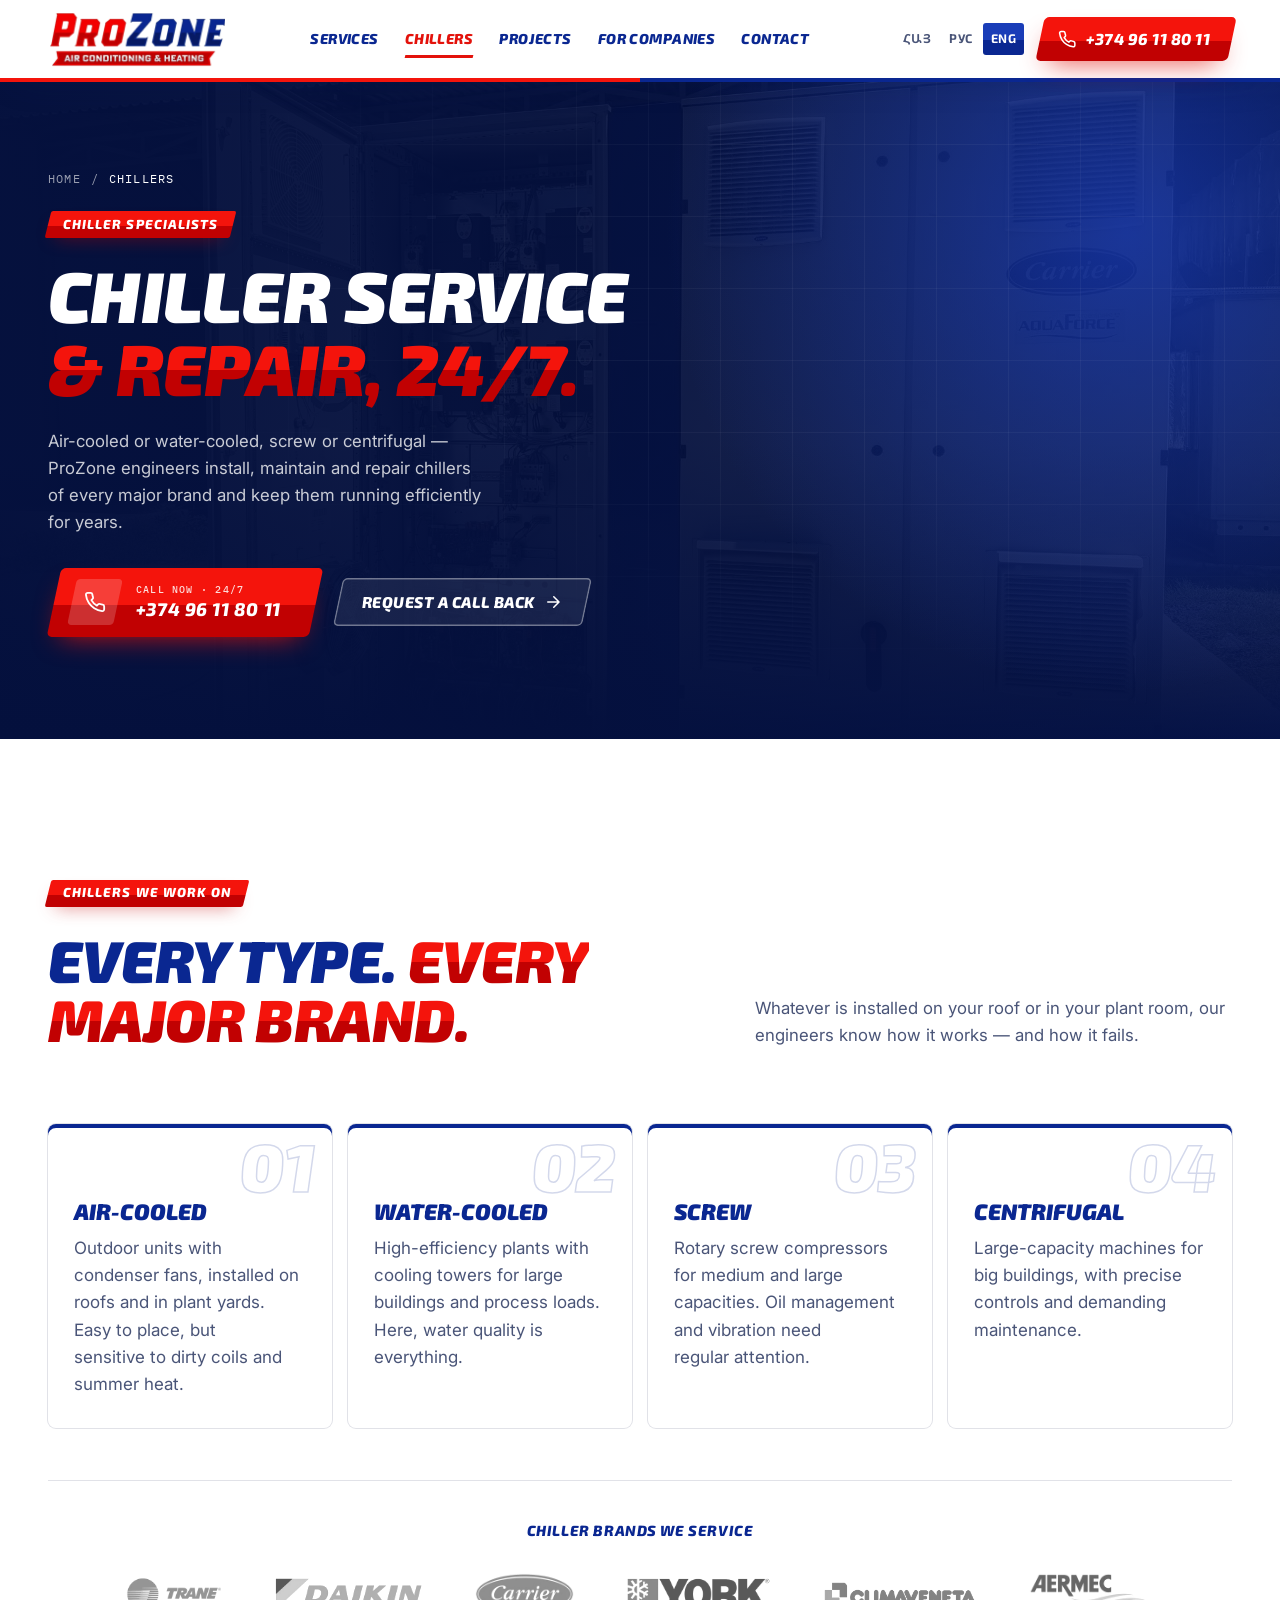
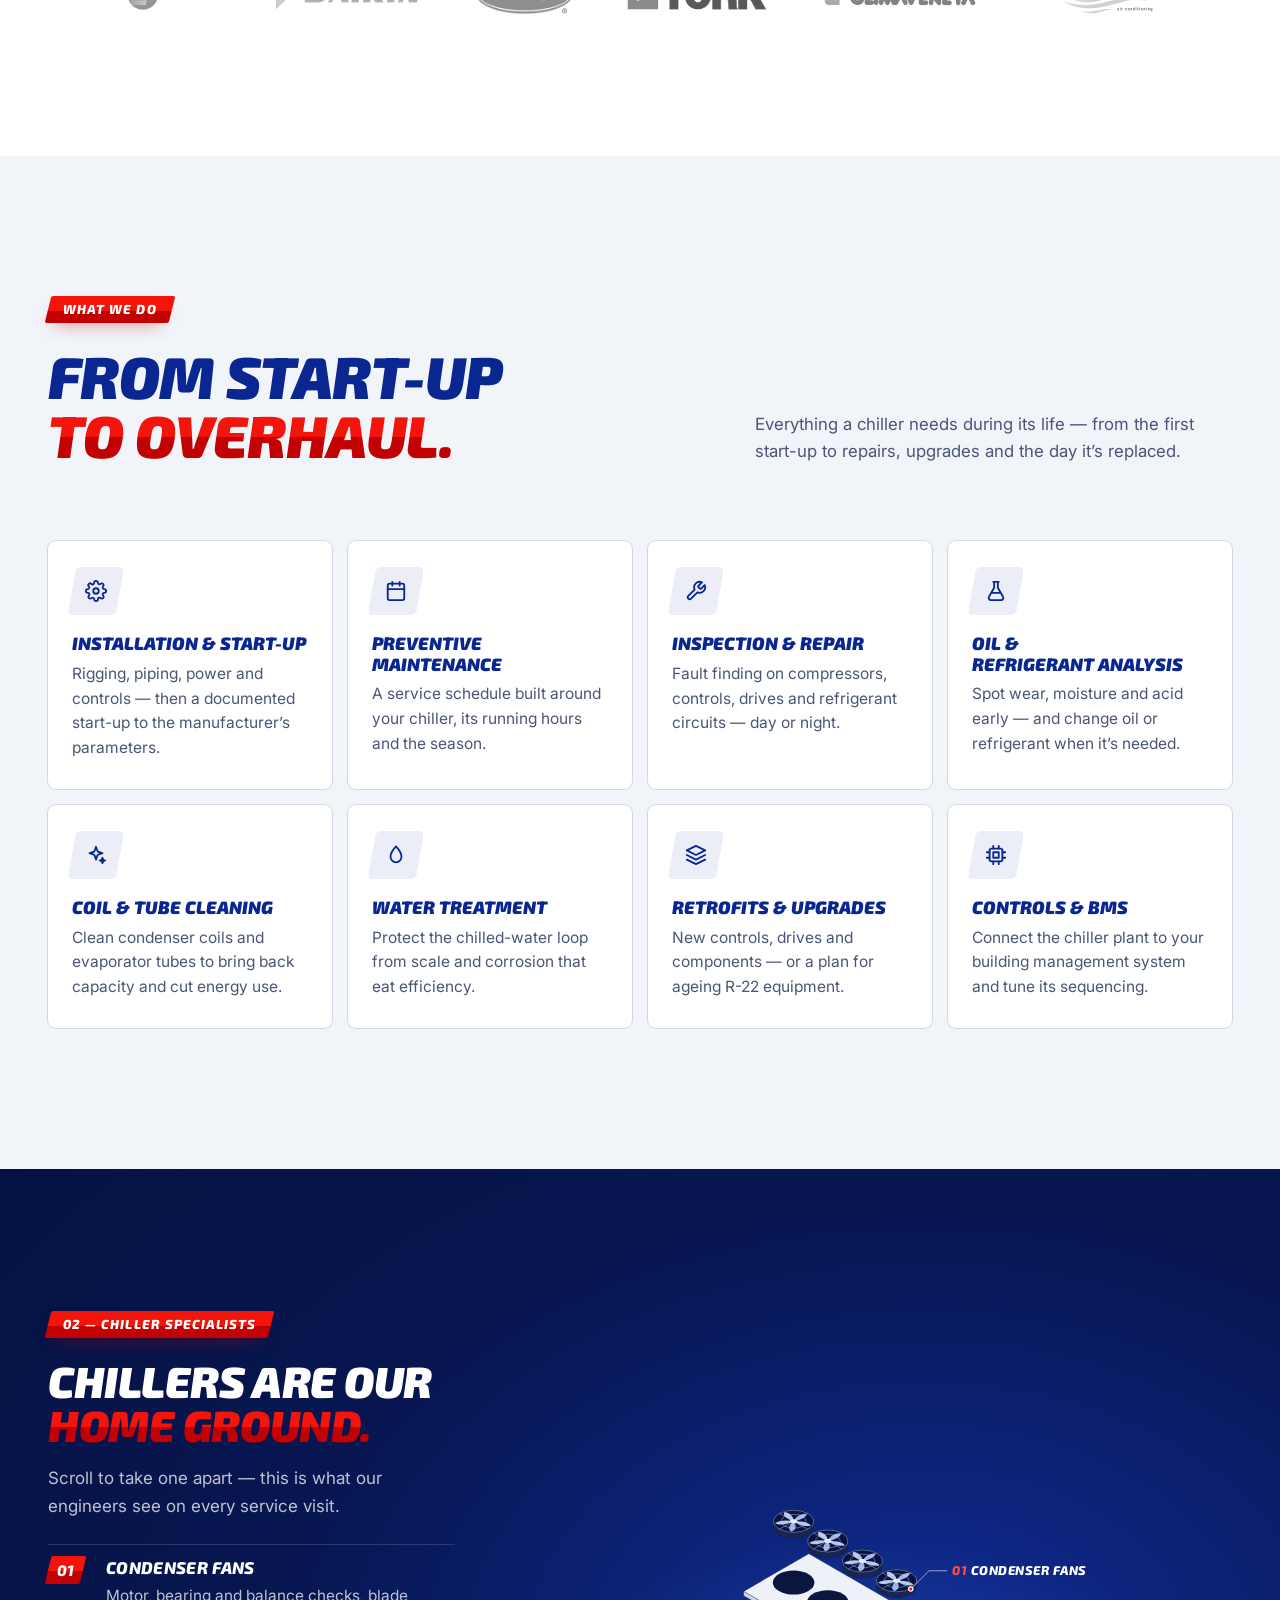
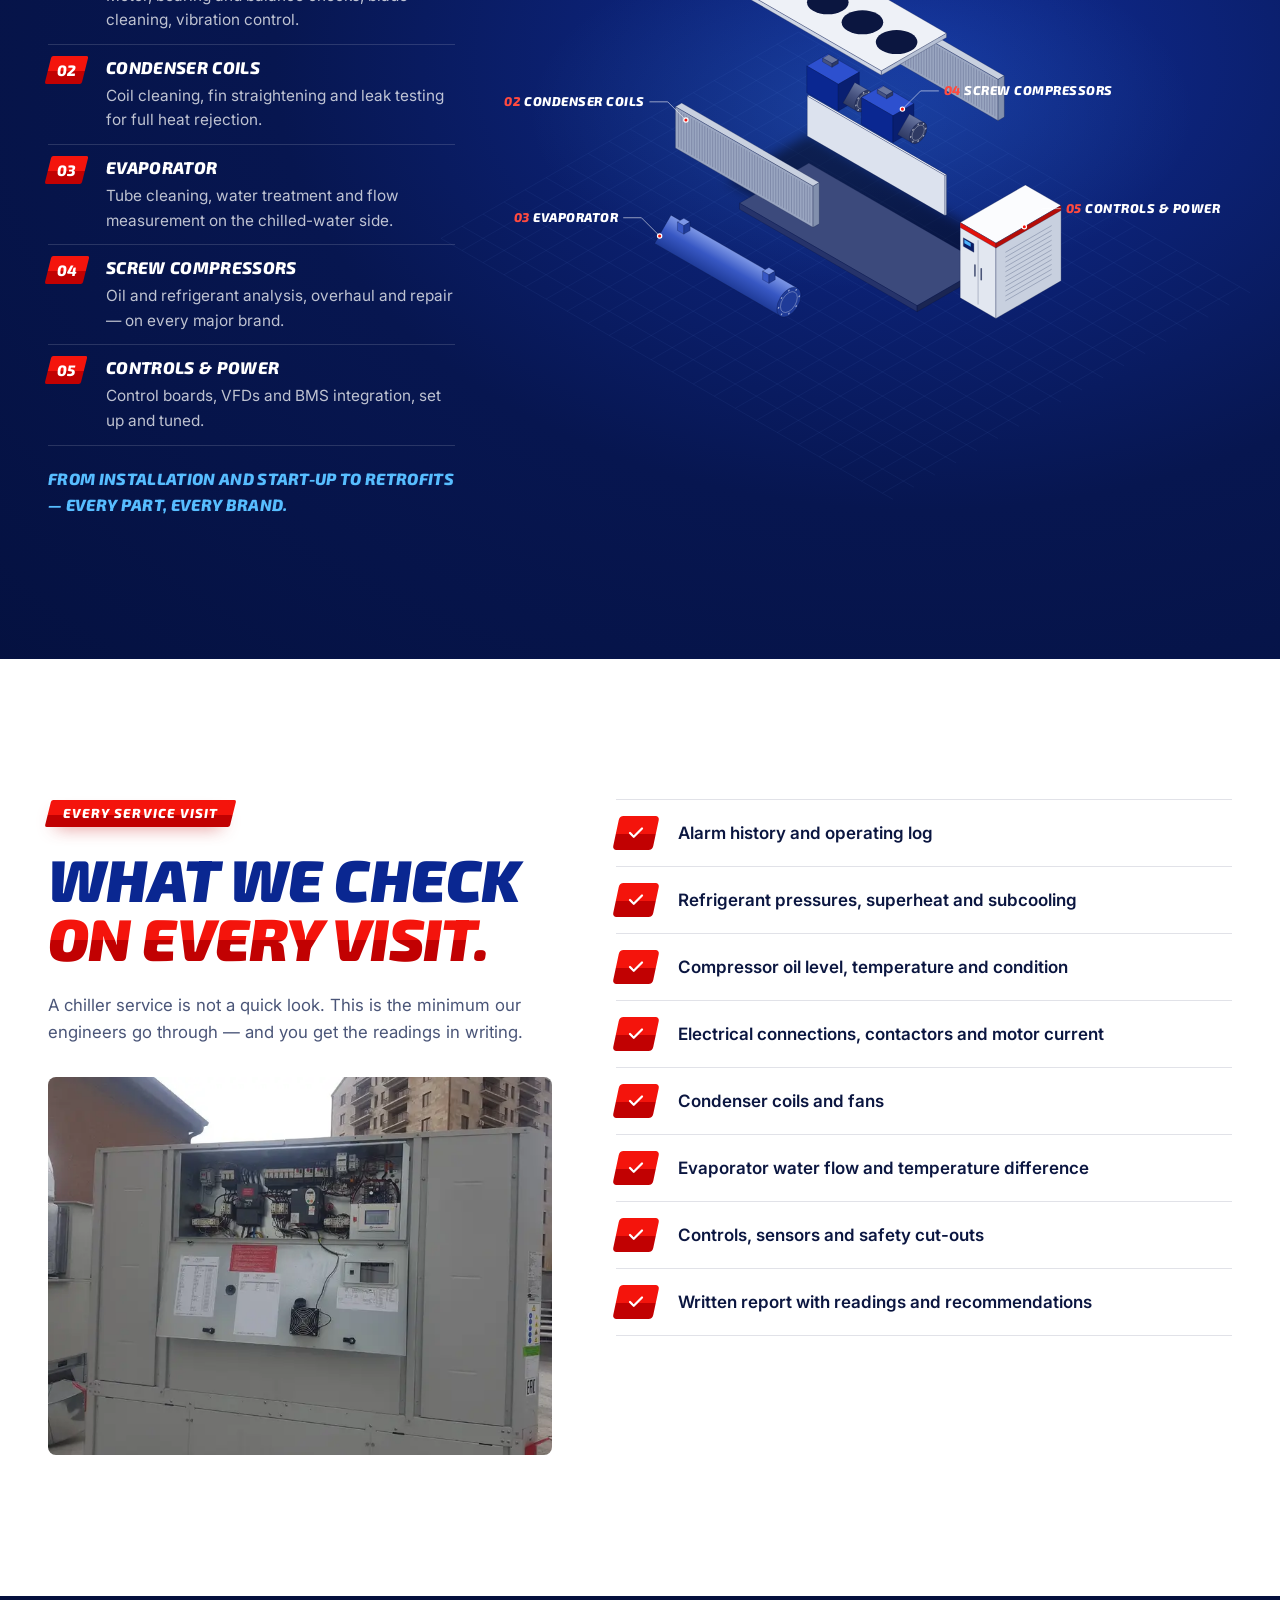
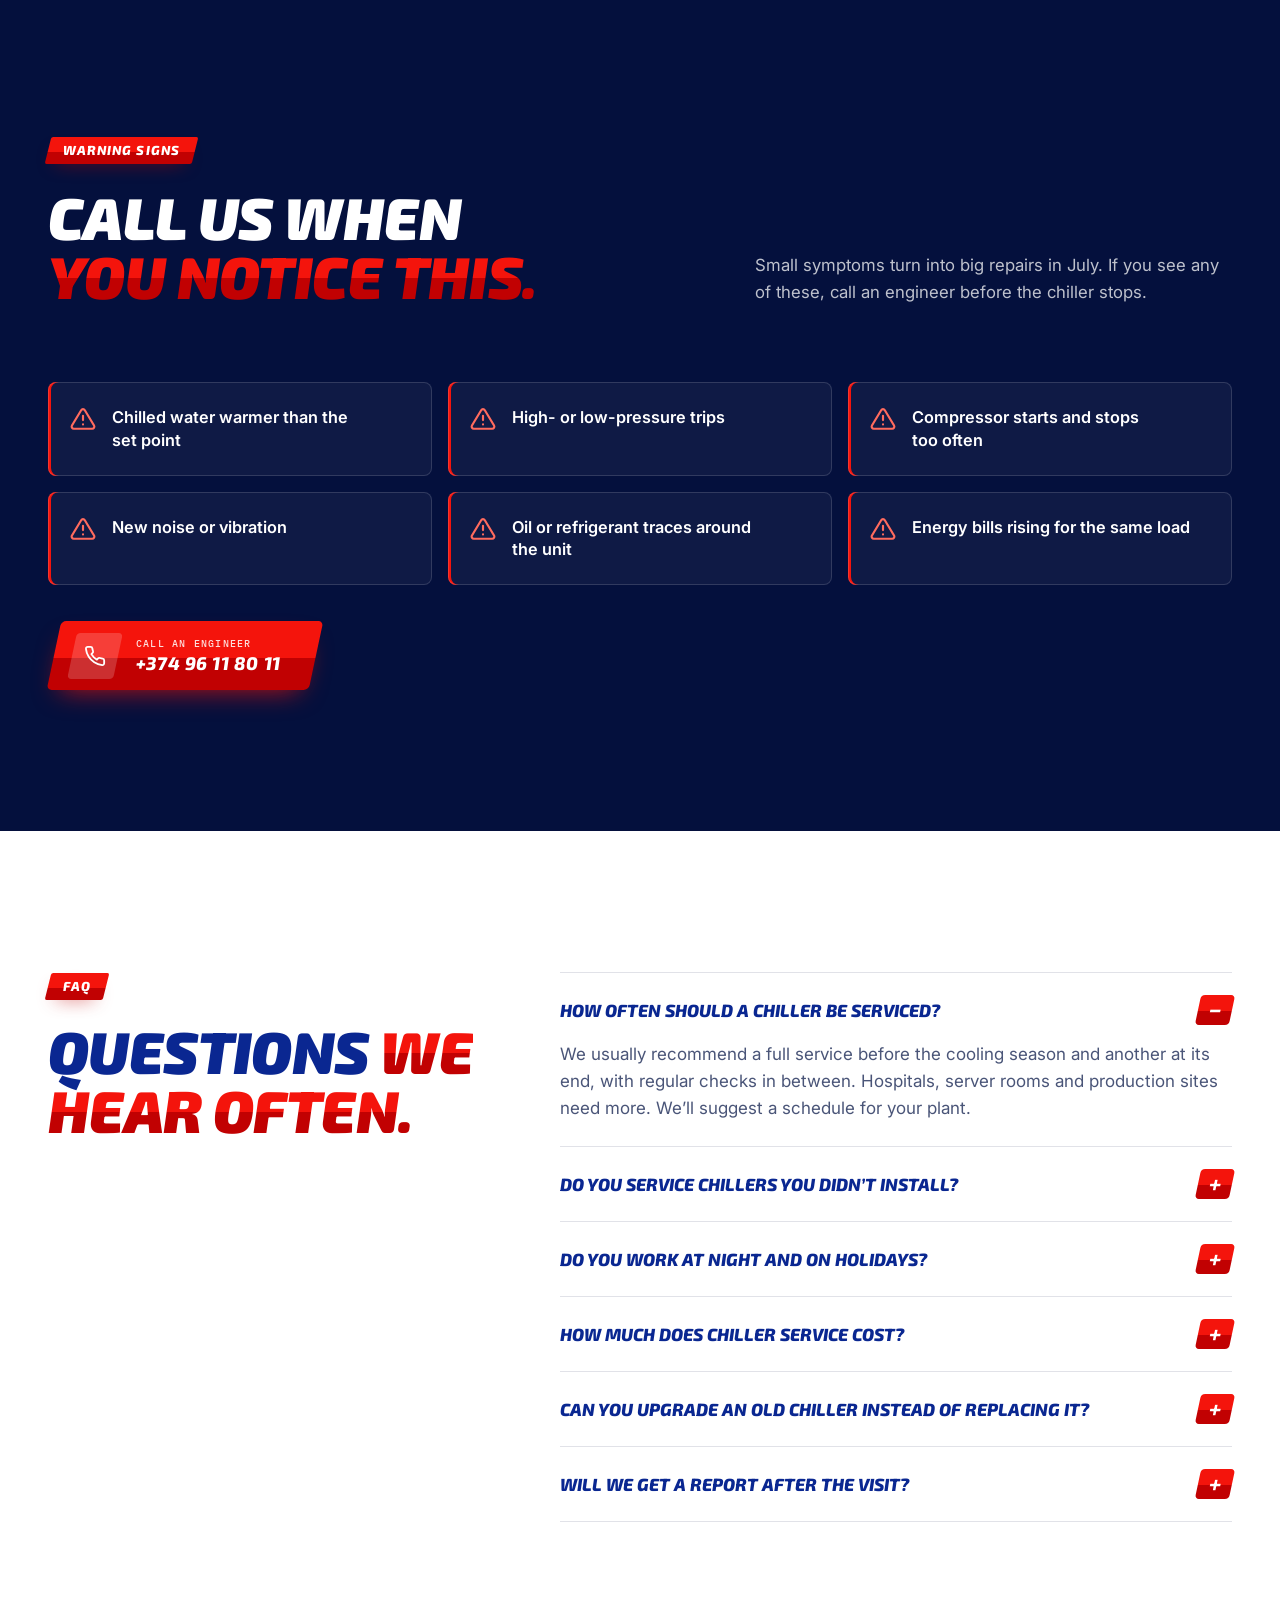
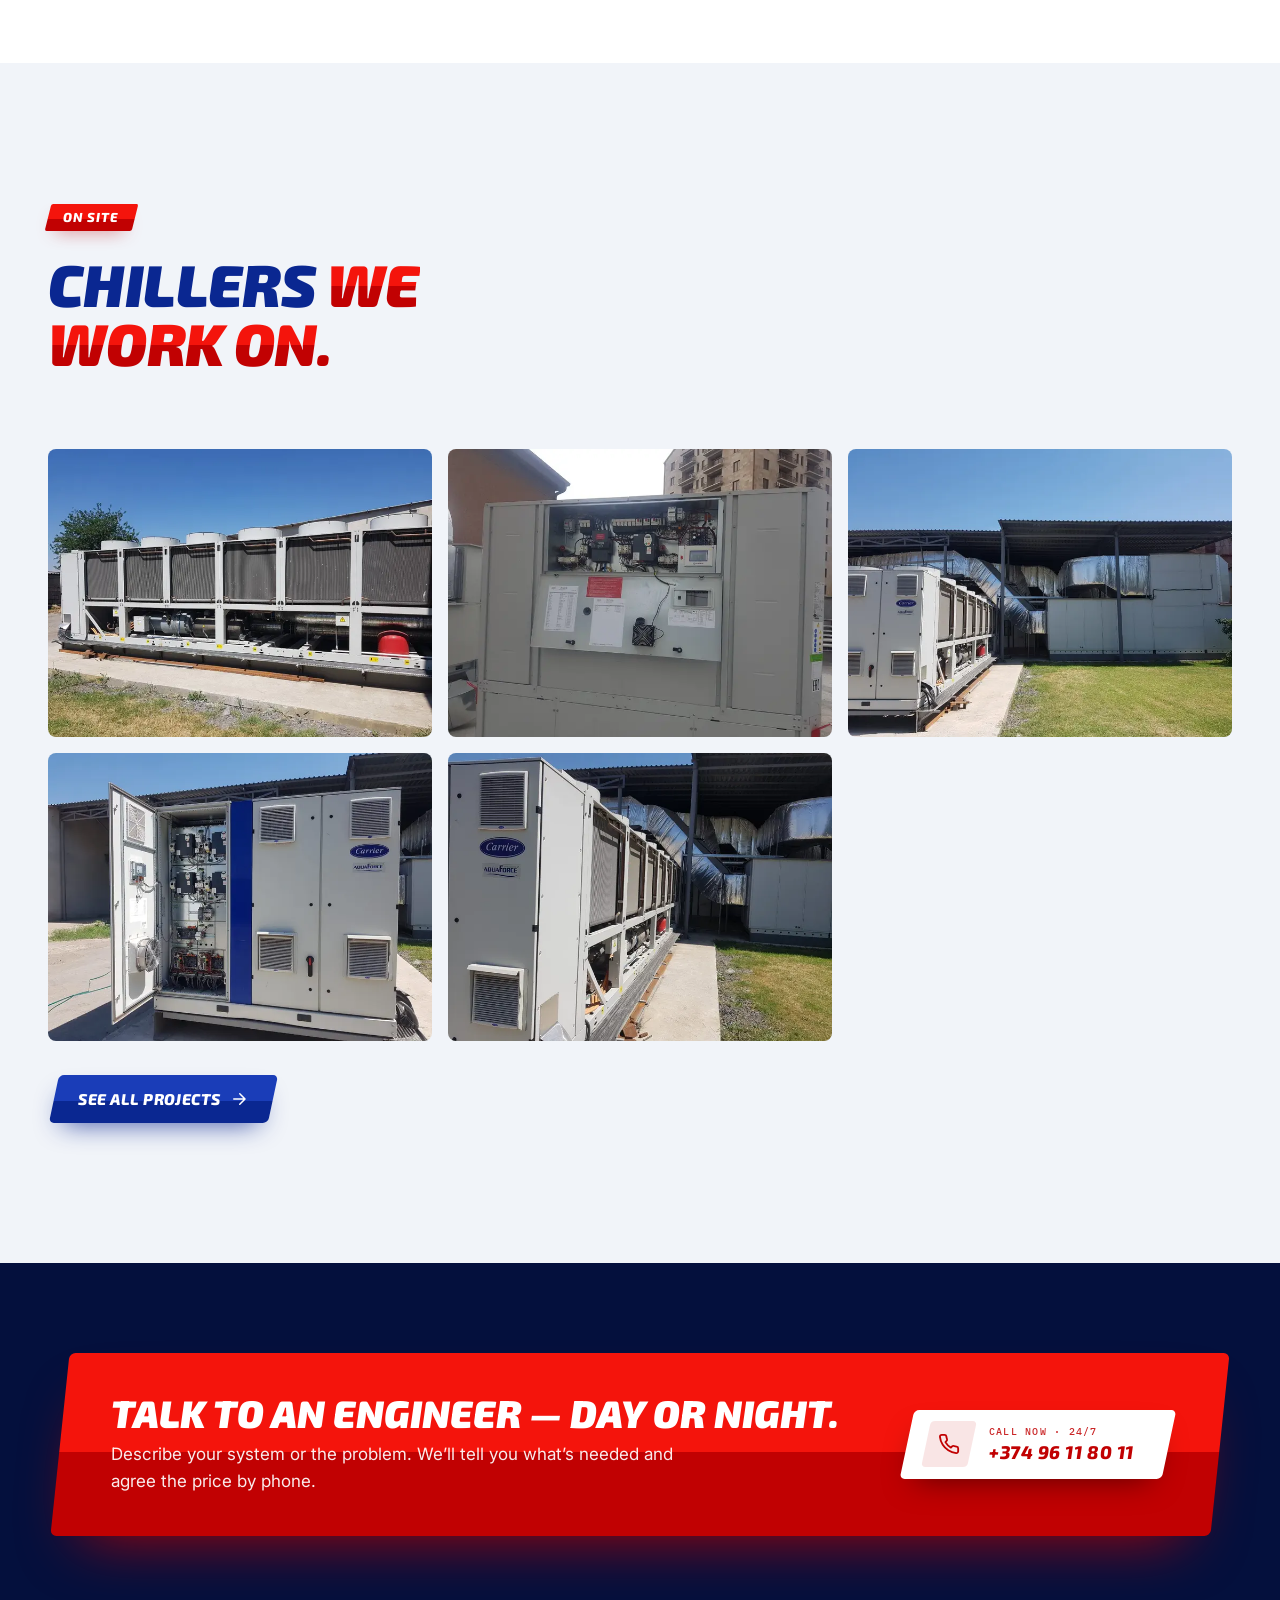
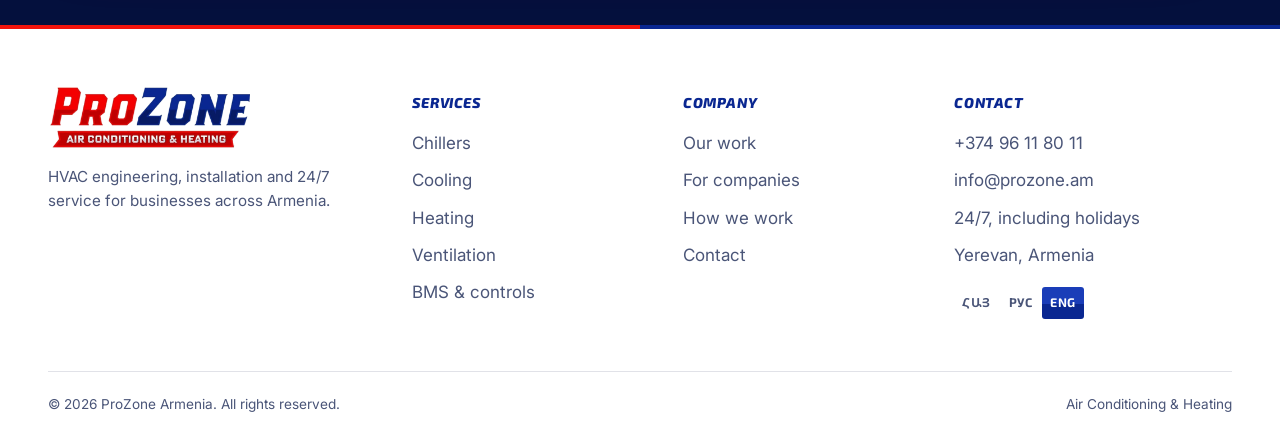
==== chillers.html @ 7e934a1a "Add inner pages: Chillers, Services, Projects, Contact - chillers.html: chiller types, 8 services, t" ====
<!doctype html>
<html lang="en" class="no-js">
<head>
  <meta charset="utf-8">
  <meta name="viewport" content="width=device-width, initial-scale=1, viewport-fit=cover">
  <title data-i18n="cp.title">Chiller Service, Repair &amp; Installation in Armenia — ProZone</title>
  <meta name="description" content="Chiller maintenance, repair, installation and retrofits for Trane, Daikin, Carrier, York, Climaveneta, Aermec and other brands. 24/7 in Yerevan and across Armenia." data-i18n-attr="content:cp.desc">
  <link rel="canonical" href="https://www.prozone.am/chillers">
  <meta name="theme-color" content="#071650">

  <meta property="og:type" content="website">
  <meta property="og:site_name" content="ProZone Armenia">
  <meta property="og:title" content="Chiller Service, Repair &amp; Installation in Armenia — ProZone">
  <meta property="og:description" content="Chiller maintenance, repair, installation and retrofits for Trane, Daikin, Carrier, York, Climaveneta, Aermec and other brands. 24/7 in Yerevan and across Armenia.">
  <meta property="og:url" content="https://www.prozone.am/chillers">
  <meta property="og:image" content="https://www.prozone.am/assets/img/og-image.jpg">
  <meta property="og:image:width" content="1200">
  <meta property="og:image:height" content="630">
  <meta name="twitter:card" content="summary_large_image">

  <link rel="icon" type="image/png" href="assets/img/favicon.png">
  <link rel="preconnect" href="https://fonts.googleapis.com">
  <link rel="preconnect" href="https://fonts.gstatic.com" crossorigin>
  <link rel="stylesheet" href="https://fonts.googleapis.com/css2?family=Exo+2:ital,wght@0,500..900;1,500..900&family=Inter:wght@400..700&family=Noto+Sans+Armenian:wght@400..900&family=IBM+Plex+Mono:wght@400;500;600&display=swap">
  <link rel="preload" as="image" href="assets/img/work/carrier-aquaforce-cabinet.webp">
  <link rel="stylesheet" href="assets/css/style.css">

  <script>
    // Language (URL ?lang= → saved choice → browser → English) and motion flags, set before first paint.
    (function (r) {
      var langs = ['en', 'hy', 'ru'], saved = null, q = /[?&]lang=(en|hy|ru)\b/.exec(location.search);
      try { saved = localStorage.getItem('pz-lang'); } catch (e) {}
      var nav = (navigator.language || 'en').slice(0, 2).toLowerCase();
      var lang = q ? q[1] : (langs.indexOf(saved) > -1 ? saved : (langs.indexOf(nav) > -1 ? nav : 'en'));
      if (q) try { localStorage.setItem('pz-lang', lang); } catch (e) {}
      r.lang = lang;
      r.setAttribute('data-lang', lang);
      r.classList.remove('no-js');
      r.classList.add('js');
      if (lang !== 'en') {
        r.classList.add('i18n-wait');
        setTimeout(function () { r.classList.remove('i18n-wait'); }, 3000);
      }
      if (!window.matchMedia('(prefers-reduced-motion: reduce)').matches) {
        r.classList.add('motion');
        setTimeout(function () { if (!window.__pzReady) r.classList.remove('motion'); }, 4000);
      }
    })(document.documentElement);
  </script>

  <script type="application/ld+json">
  {
    "@context": "https://schema.org",
    "@type": "BreadcrumbList",
    "itemListElement": [
      { "@type": "ListItem", "position": 1, "name": "Home", "item": "https://www.prozone.am/" },
      { "@type": "ListItem", "position": 2, "name": "Chillers", "item": "https://www.prozone.am/chillers" }
    ]
  }
  </script>
  <script type="application/ld+json">
  {
    "@context": "https://schema.org",
    "@type": "FAQPage",
    "mainEntity": [
      {
        "@type": "Question",
        "name": "How often should a chiller be serviced?",
        "acceptedAnswer": {
          "@type": "Answer",
          "text": "We usually recommend a full service before the cooling season and another at its end, with regular checks in between. Hospitals, server rooms and production sites need more. We’ll suggest a schedule for your plant."
        }
      },
      {
        "@type": "Question",
        "name": "Do you service chillers you didn’t install?",
        "acceptedAnswer": {
          "@type": "Answer",
          "text": "Yes. We work on all major brands and models, whoever installed them."
        }
      },
      {
        "@type": "Question",
        "name": "Do you work at night and on holidays?",
        "acceptedAnswer": {
          "@type": "Answer",
          "text": "Yes. Our emergency line works 24/7, including holidays."
        }
      },
      {
        "@type": "Question",
        "name": "How much does chiller service cost?",
        "acceptedAnswer": {
          "@type": "Answer",
          "text": "It depends on the chiller, its condition and what needs to be done, so we don’t publish prices. Call us — an engineer will ask a few questions and tell you the price."
        }
      },
      {
        "@type": "Question",
        "name": "Can you upgrade an old chiller instead of replacing it?",
        "acceptedAnswer": {
          "@type": "Answer",
          "text": "Often, yes. New controls, drives or components can extend its life. If replacement makes more sense, we’ll tell you honestly."
        }
      },
      {
        "@type": "Question",
        "name": "Will we get a report after the visit?",
        "acceptedAnswer": {
          "@type": "Answer",
          "text": "Yes — readings, photos and recommendations after every visit."
        }
      }
    ]
  }
  </script>
</head>
<body>

<!-- Icon sprite -->
<svg width="0" height="0" style="position:absolute" aria-hidden="true">
  <symbol id="i-phone" viewBox="0 0 24 24"><path d="M22 16.92v3a2 2 0 0 1-2.18 2 19.79 19.79 0 0 1-8.63-3.07 19.5 19.5 0 0 1-6-6A19.79 19.79 0 0 1 2.12 4.18 2 2 0 0 1 4.11 2h3a2 2 0 0 1 2 1.72c.13.96.36 1.9.7 2.81a2 2 0 0 1-.45 2.11L8.09 9.91a16 16 0 0 0 6 6l1.27-1.27a2 2 0 0 1 2.11-.45c.91.34 1.85.57 2.81.7A2 2 0 0 1 22 16.92z"/></symbol>
  <symbol id="i-mail" viewBox="0 0 24 24"><path d="M4 4h16c1.1 0 2 .9 2 2v12c0 1.1-.9 2-2 2H4c-1.1 0-2-.9-2-2V6c0-1.1.9-2 2-2z"/><path d="m22 6-10 7L2 6"/></symbol>
  <symbol id="i-chat" viewBox="0 0 24 24"><path d="M21 11.5a8.38 8.38 0 0 1-.9 3.8 8.5 8.5 0 0 1-7.6 4.7 8.38 8.38 0 0 1-3.8-.9L3 21l1.9-5.7a8.38 8.38 0 0 1-.9-3.8 8.5 8.5 0 0 1 4.7-7.6 8.38 8.38 0 0 1 3.8-.9h.5a8.48 8.48 0 0 1 8 8v.5z"/></symbol>
  <symbol id="i-arrow" viewBox="0 0 24 24"><path d="M5 12h14M13 5l7 7-7 7"/></symbol>
  <symbol id="i-snow" viewBox="0 0 24 24"><path d="M12 2v20M2 12h20M4.9 4.9l14.2 14.2M19.1 4.9 4.9 19.1M9 4l3 3 3-3M9 20l3-3 3 3M4 9l3 3-3 3M20 9l-3 3 3 3"/></symbol>
  <symbol id="i-sun" viewBox="0 0 24 24"><circle cx="12" cy="12" r="4"/><path d="M12 2v2M12 20v2M4.9 4.9l1.4 1.4M17.7 17.7l1.4 1.4M2 12h2M20 12h2M4.9 19.1l1.4-1.4M17.7 6.3l1.4-1.4"/></symbol>
  <symbol id="i-flame" viewBox="0 0 24 24"><path d="M12 22c4.4 0 7-2.9 7-6.8 0-3.5-2.2-5.6-4-7.7-.8 1.6-1.8 2.6-3 3.2.3-2.9-.8-5.9-3.4-8.7C8.3 6.4 5 9.6 5 15.2 5 19.1 7.6 22 12 22z"/></symbol>
  <symbol id="i-fan" viewBox="0 0 24 24"><circle cx="12" cy="12" r="2"/><path d="M12 10c0-4 1-7 4-7 2.5 0 3 3 0 5l-4 2zM14 12c4 0 7 1 7 4 0 2.5-3 3-5 0l-2-4zM12 14c0 4-1 7-4 7-2.5 0-3-3 0-5l4-2zM10 12c-4 0-7-1-7-4 0-2.5 3-3 5 0l2 4z"/></symbol>
  <symbol id="i-chip" viewBox="0 0 24 24"><rect x="5" y="5" width="14" height="14" rx="2"/><rect x="9" y="9" width="6" height="6"/><path d="M9 2v3M15 2v3M9 19v3M15 19v3M2 9h3M2 15h3M19 9h3M19 15h3"/></symbol>
  <symbol id="i-check" viewBox="0 0 24 24"><path d="M20 6 9 17l-5-5"/></symbol>
  <symbol id="i-close" viewBox="0 0 24 24"><path d="M18 6 6 18M6 6l12 12"/></symbol>
  <symbol id="i-left" viewBox="0 0 24 24"><path d="m15 18-6-6 6-6"/></symbol>
  <symbol id="i-right" viewBox="0 0 24 24"><path d="m9 18 6-6-6-6"/></symbol>
  <symbol id="i-zoom" viewBox="0 0 24 24"><circle cx="11" cy="11" r="7"/><path d="m21 21-4.3-4.3M11 8v6M8 11h6"/></symbol>
  <symbol id="i-file" viewBox="0 0 24 24"><path d="M14 2H6a2 2 0 0 0-2 2v16a2 2 0 0 0 2 2h12a2 2 0 0 0 2-2V8z"/><path d="M14 2v6h6M8 13h8M8 17h6"/></symbol>
  <symbol id="i-shield" viewBox="0 0 24 24"><path d="M12 22s8-4 8-10V5l-8-3-8 3v7c0 6 8 10 8 10z"/><path d="m9 12 2 2 4-4"/></symbol>
  <symbol id="i-layers" viewBox="0 0 24 24"><path d="m12 2 10 5-10 5L2 7l10-5zM2 17l10 5 10-5M2 12l10 5 10-5"/></symbol>
  <symbol id="i-bolt" viewBox="0 0 24 24"><path d="M13 2 3 14h9l-1 8 10-12h-9l1-8z"/></symbol>
  <symbol id="i-calendar" viewBox="0 0 24 24"><rect x="3" y="4" width="18" height="18" rx="2"/><path d="M16 2v4M8 2v4M3 10h18"/></symbol>
  <symbol id="i-wrench" viewBox="0 0 24 24"><path d="M14.7 6.3a1 1 0 0 0 0 1.4l1.6 1.6a1 1 0 0 0 1.4 0l3.77-3.77a6 6 0 0 1-7.94 7.94l-6.91 6.91a2.12 2.12 0 0 1-3-3l6.91-6.91a6 6 0 0 1 7.94-7.94l-3.76 3.76z"/></symbol>
  <symbol id="i-clock" viewBox="0 0 24 24"><circle cx="12" cy="12" r="10"/><path d="M12 6v6l4 2"/></symbol>
  <symbol id="i-menu" viewBox="0 0 24 24"><path d="M3 6h18M3 12h18M3 18h18"/></symbol>
  <symbol id="i-alert" viewBox="0 0 24 24"><path d="M10.3 3.9 1.8 18a2 2 0 0 0 1.7 3h17a2 2 0 0 0 1.7-3L13.7 3.9a2 2 0 0 0-3.4 0z"/><path d="M12 9v4M12 17h.01"/></symbol>
  <symbol id="i-flask" viewBox="0 0 24 24"><path d="M9 2h6M10 2v6.5L4.5 18A2.5 2.5 0 0 0 6.7 22h10.6a2.5 2.5 0 0 0 2.2-4L14 8.5V2"/><path d="M7.5 14h9"/></symbol>
  <symbol id="i-drop" viewBox="0 0 24 24"><path d="M12 2.7s-6 6.5-6 11.3a6 6 0 0 0 12 0c0-4.8-6-11.3-6-11.3z"/></symbol>
  <symbol id="i-sparkle" viewBox="0 0 24 24"><path d="M12 3l1.8 5.2L19 10l-5.2 1.8L12 17l-1.8-5.2L5 10l5.2-1.8z"/><path d="M19 15l.8 2.2L22 18l-2.2.8L19 21l-.8-2.2L16 18l2.2-.8z"/></symbol>
  <symbol id="i-cog" viewBox="0 0 24 24"><circle cx="12" cy="12" r="3"/><path d="M19.4 15a1.65 1.65 0 0 0 .33 1.82l.06.06a2 2 0 1 1-2.83 2.83l-.06-.06a1.65 1.65 0 0 0-1.82-.33 1.65 1.65 0 0 0-1 1.51V21a2 2 0 1 1-4 0v-.09A1.65 1.65 0 0 0 9 19.4a1.65 1.65 0 0 0-1.82.33l-.06.06a2 2 0 1 1-2.83-2.83l.06-.06A1.65 1.65 0 0 0 4.68 15a1.65 1.65 0 0 0-1.51-1H3a2 2 0 1 1 0-4h.09A1.65 1.65 0 0 0 4.6 9a1.65 1.65 0 0 0-.33-1.82l-.06-.06a2 2 0 1 1 2.83-2.83l.06.06A1.65 1.65 0 0 0 9 4.68a1.65 1.65 0 0 0 1-1.51V3a2 2 0 1 1 4 0v.09a1.65 1.65 0 0 0 1 1.51 1.65 1.65 0 0 0 1.82-.33l.06-.06a2 2 0 1 1 2.83 2.83l-.06.06A1.65 1.65 0 0 0 19.4 9a1.65 1.65 0 0 0 1.51 1H21a2 2 0 1 1 0 4h-.09a1.65 1.65 0 0 0-1.51 1z"/></symbol>
  <symbol id="i-building" viewBox="0 0 24 24"><path d="M4 22V4a2 2 0 0 1 2-2h8a2 2 0 0 1 2 2v18M16 9h2a2 2 0 0 1 2 2v11M2 22h20M8 6h4M8 10h4M8 14h4M8 18h4"/></symbol>
  <symbol id="i-tag" viewBox="0 0 24 24"><path d="M20.6 13.4 13.4 20.6a2 2 0 0 1-2.8 0L3 13V3h10l7.6 7.6a2 2 0 0 1 0 2.8z"/><circle cx="7.5" cy="7.5" r="1.5"/></symbol>
  <symbol id="i-camera" viewBox="0 0 24 24"><path d="M23 19a2 2 0 0 1-2 2H3a2 2 0 0 1-2-2V8a2 2 0 0 1 2-2h4l2-3h6l2 3h4a2 2 0 0 1 2 2z"/><circle cx="12" cy="13" r="4"/></symbol>
</svg>

<a class="skip" href="#main" data-i18n="skip">Skip to content</a>

<!-- ============ HEADER ============ -->
<header class="hdr" id="top">
  <div class="hdr__bar wrap">
    <a class="hdr__logo" href="./" aria-label="ProZone">
      <img src="assets/img/logo.webp" alt="ProZone Air Conditioning &amp; Heating" width="720" height="228">
    </a>
    <nav class="hdr__nav" aria-label="Main">
      <a href="services.html" data-i18n="nav.services">Services</a>
      <a href="chillers.html" aria-current="page" data-i18n="nav.chillers">Chillers</a>
      <a href="projects.html" data-i18n="nav.work">Projects</a>
      <a href="./#business" data-i18n="nav.business">For companies</a>
      <a href="contact.html" data-i18n="nav.contact">Contact</a>
    </nav>
    <div class="hdr__actions">
      <div class="lang hdr__lang" role="group" aria-label="Language">
        <a href="?lang=hy" data-set-lang="hy" lang="hy">ՀԱՅ</a>
        <a href="?lang=ru" data-set-lang="ru" lang="ru">РУС</a>
        <a href="?lang=en" data-set-lang="en" lang="en">ENG</a>
      </div>
      <a class="btn btn--red hdr__call" href="tel:+37496118011">
        <svg class="i"><use href="#i-phone"/></svg>
        <span class="hdr__num">+374 96 11 80 11</span><span class="hdr__short" data-i18n="hdr.call">Call</span>
      </a>
      <button class="hdr__menu" type="button" aria-expanded="false" aria-controls="mnav" aria-label="Open menu" data-i18n-attr="aria-label:hdr.menuOpen">
        <svg class="i"><use href="#i-menu"/></svg>
      </button>
    </div>
  </div>
  <div class="hdr__stripe" aria-hidden="true"></div>
  <nav class="mnav" id="mnav" aria-label="Mobile" hidden>
    <a href="services.html" data-i18n="nav.services">Services</a>
    <a href="chillers.html" aria-current="page" data-i18n="nav.chillers">Chillers</a>
    <a href="projects.html" data-i18n="nav.work">Projects</a>
    <a href="./#business" data-i18n="nav.business">For companies</a>
    <a href="contact.html" data-i18n="nav.contact">Contact</a>
    <div class="lang mnav__lang" role="group" aria-label="Language">
      <a href="?lang=hy" data-set-lang="hy" lang="hy">Հայերեն</a>
      <a href="?lang=ru" data-set-lang="ru" lang="ru">Русский</a>
      <a href="?lang=en" data-set-lang="en" lang="en">English</a>
    </div>
    <a class="btn btn--red" href="tel:+37496118011"><svg class="i"><use href="#i-phone"/></svg><span>+374 96 11 80 11</span></a>
    <a class="btn btn--line" href="mailto:info@prozone.am"><svg class="i"><use href="#i-mail"/></svg><span>info@prozone.am</span></a>
  </nav>
</header>

<main id="main">

  <!-- ============ PAGE HERO ============ -->
  <section class="hero phero" data-mode="cool" aria-labelledby="page-title">
    <div class="hero__media"><img src="assets/img/work/carrier-aquaforce-cabinet.webp" alt="" width="1280" height="960" fetchpriority="high"></div>
    <div class="hero__shade"></div>
    <div class="hero__glow hero__glow--cool"></div>
    <div class="hero__grid" aria-hidden="true"></div>
    <div class="wrap phero__inner">
      <nav class="crumbs" aria-label="Breadcrumb" data-hero-fade><a href="./" data-i18n="crumb.home">Home</a><span aria-hidden="true">/</span><span aria-current="page" data-i18n="nav.chillers">Chillers</span></nav>
      <p class="kicker" data-hero-fade data-i18n="cp.kicker">Chiller specialists</p>
      <h1 class="h1" id="page-title">
        <span class="line"><span data-i18n="cp.h1a">Chiller service</span></span>
        <span class="line"><span><em data-i18n="cp.h1b">&amp; repair, 24/7.</em></span></span>
      </h1>
      <p class="hero__lead" data-hero-fade data-i18n="cp.lead">Air-cooled or water-cooled, screw or centrifugal — ProZone engineers install, maintain and repair chillers of every major brand and keep them running efficiently for years.</p>
      <div class="hero__ctas" data-hero-fade>
        <a class="btn btn--red btn--xl" href="tel:+37496118011">
          <span class="btn__ic"><svg class="i"><use href="#i-phone"/></svg></span>
          <span class="btn__txt"><small data-i18n="hero.callSmall">Call now · 24/7</small>+374 96 11 80 11</span>
        </a>
        <a class="btn btn--ghost" href="contact.html#qform"><span data-i18n="req">Request a call back</span> <svg class="i"><use href="#i-arrow"/></svg></a>
      </div>
    </div>
  </section>

  <!-- ============ TYPES ============ -->
  <section class="sec" aria-labelledby="types-title">
    <div class="wrap">
      <header class="sec__head">
        <p class="kicker" data-i18n="cp.types.k">Chillers we work on</p>
        <h2 class="h2" id="types-title" data-split data-i18n="cp.types.t">Every type. <em>Every major brand.</em></h2>
        <p class="sec__lead" data-reveal data-i18n="cp.types.l">Whatever is installed on your roof or in your plant room, our engineers know how it works — and how it fails.</p>
      </header>
      <div class="tcards">
        <article class="tcard" data-reveal><span class="tcard__n" aria-hidden="true">01</span><h3 data-i18n="cp.t1.t">Air-cooled</h3><p data-i18n="cp.t1.p">Outdoor units with condenser fans, installed on roofs and in plant yards. Easy to place, but sensitive to dirty coils and summer heat.</p></article>
        <article class="tcard" data-reveal><span class="tcard__n" aria-hidden="true">02</span><h3 data-i18n="cp.t2.t">Water-cooled</h3><p data-i18n="cp.t2.p">High-efficiency plants with cooling towers for large buildings and process loads. Here, water quality is everything.</p></article>
        <article class="tcard" data-reveal><span class="tcard__n" aria-hidden="true">03</span><h3 data-i18n="cp.t3.t">Screw</h3><p data-i18n="cp.t3.p">Rotary screw compressors for medium and large capacities. Oil management and vibration need regular attention.</p></article>
        <article class="tcard" data-reveal><span class="tcard__n" aria-hidden="true">04</span><h3 data-i18n="cp.t4.t">Centrifugal</h3><p data-i18n="cp.t4.p">Large-capacity machines for big buildings, with precise controls and demanding maintenance.</p></article>
      </div>
      <div class="brandrow" data-reveal>
        <p data-i18n="cp.brands">Chiller brands we service</p>
        <img src="assets/img/brands/trane.webp" alt="Trane" width="272" height="96" loading="lazy">
        <img src="assets/img/brands/daikin.webp" alt="Daikin" width="420" height="96" loading="lazy">
        <img src="assets/img/brands/carrier.webp" alt="Carrier" width="228" height="96" class="b-tall" loading="lazy">
        <img src="assets/img/brands/york.webp" alt="York" width="408" height="96" loading="lazy">
        <img src="assets/img/brands/climaveneta.webp" alt="Climaveneta" width="570" height="96" class="b-wide" loading="lazy">
        <img src="assets/img/brands/aermec.webp" alt="Aermec" width="286" height="96" class="b-tall" loading="lazy">
      </div>
    </div>
  </section>

  <!-- ============ SERVICES ============ -->
  <section class="sec paper" aria-labelledby="csvc-title">
    <div class="wrap">
      <header class="sec__head">
        <p class="kicker" data-i18n="cp.svc.k">What we do</p>
        <h2 class="h2" id="csvc-title" data-split data-i18n="cp.svc.t">From start-up <em>to overhaul.</em></h2>
        <p class="sec__lead" data-reveal data-i18n="cp.svc.l">Everything a chiller needs during its life — from the first start-up to repairs, upgrades and the day it’s replaced.</p>
      </header>
      <div class="grid8">
        <article class="mini" data-reveal><span class="mini__ic"><svg class="i"><use href="#i-cog"/></svg></span><h3 data-i18n="cp.s1.t">Installation &amp; start-up</h3><p data-i18n="cp.s1.p">Rigging, piping, power and controls — then a documented start-up to the manufacturer’s parameters.</p></article>
        <article class="mini" data-reveal><span class="mini__ic"><svg class="i"><use href="#i-calendar"/></svg></span><h3 data-i18n="cp.s2.t">Preventive maintenance</h3><p data-i18n="cp.s2.p">A service schedule built around your chiller, its running hours and the season.</p></article>
        <article class="mini" data-reveal><span class="mini__ic"><svg class="i"><use href="#i-wrench"/></svg></span><h3 data-i18n="cp.s3.t">Inspection &amp; repair</h3><p data-i18n="cp.s3.p">Fault finding on compressors, controls, drives and refrigerant circuits — day or night.</p></article>
        <article class="mini" data-reveal><span class="mini__ic"><svg class="i"><use href="#i-flask"/></svg></span><h3 data-i18n="cp.s4.t">Oil &amp; refrigerant analysis</h3><p data-i18n="cp.s4.p">Spot wear, moisture and acid early — and change oil or refrigerant when it’s needed.</p></article>
        <article class="mini" data-reveal><span class="mini__ic"><svg class="i"><use href="#i-sparkle"/></svg></span><h3 data-i18n="cp.s5.t">Coil &amp; tube cleaning</h3><p data-i18n="cp.s5.p">Clean condenser coils and evaporator tubes to bring back capacity and cut energy use.</p></article>
        <article class="mini" data-reveal><span class="mini__ic"><svg class="i"><use href="#i-drop"/></svg></span><h3 data-i18n="cp.s6.t">Water treatment</h3><p data-i18n="cp.s6.p">Protect the chilled-water loop from scale and corrosion that eat efficiency.</p></article>
        <article class="mini" data-reveal><span class="mini__ic"><svg class="i"><use href="#i-layers"/></svg></span><h3 data-i18n="cp.s7.t">Retrofits &amp; upgrades</h3><p data-i18n="cp.s7.p">New controls, drives and components — or a plan for ageing R-22 equipment.</p></article>
        <article class="mini" data-reveal><span class="mini__ic"><svg class="i"><use href="#i-chip"/></svg></span><h3 data-i18n="cp.s8.t">Controls &amp; BMS</h3><p data-i18n="cp.s8.p">Connect the chiller plant to your building management system and tune its sequencing.</p></article>
      </div>
    </div>
  </section>

  <!-- ============ CHILLER — DISMANTLED ON SCROLL ============ -->
  <section class="xp" id="inside" aria-labelledby="xp-title">
    <div class="xp__pin">
      <div class="wrap xp__grid">
        <div class="xp__text">
          <p class="kicker" data-i18n="ch.kicker">02 — Chiller specialists</p>
          <h2 class="h2" id="xp-title" data-split data-i18n="ch.title">Chillers are our <em>home ground.</em></h2>
          <p class="xp__lead" data-i18n="ch.lead">Scroll to take one apart — this is what our engineers see on every service visit.</p>
          <ol class="xp__steps">
            <li data-step="1"><span class="xp__n">01</span><div><h3 data-i18n="ch.s1.t">Condenser fans</h3><p data-i18n="ch.s1.p">Motor, bearing and balance checks, blade cleaning, vibration control.</p></div></li>
            <li data-step="2"><span class="xp__n">02</span><div><h3 data-i18n="ch.s2.t">Condenser coils</h3><p data-i18n="ch.s2.p">Coil cleaning, fin straightening and leak testing for full heat rejection.</p></div></li>
            <li data-step="3"><span class="xp__n">03</span><div><h3 data-i18n="ch.s3.t">Evaporator</h3><p data-i18n="ch.s3.p">Tube cleaning, water treatment and flow measurement on the chilled-water side.</p></div></li>
            <li data-step="4"><span class="xp__n">04</span><div><h3 data-i18n="ch.s4.t">Screw compressors</h3><p data-i18n="ch.s4.p">Oil and refrigerant analysis, overhaul and repair — on every major brand.</p></div></li>
            <li data-step="5"><span class="xp__n">05</span><div><h3 data-i18n="ch.s5.t">Controls &amp; power</h3><p data-i18n="ch.s5.p">Control boards, VFDs and BMS integration, set up and tuned.</p></div></li>
          </ol>
          <p class="xp__end" data-i18n="ch.end">From installation and start-up to retrofits — every part, every brand.</p>
          <div class="xp__progress" aria-hidden="true"><span></span></div>
        </div>
        <div class="xp__stage">
          <svg class="xp__svg" role="img" aria-labelledby="xp-svg-title" viewBox="-200 -400 700 700">
            <title id="xp-svg-title" data-i18n="ch.svg">Exploded view of an air-cooled screw chiller: fans, condenser coils, evaporator, compressors and control cabinet</title>
          </svg>
        </div>
      </div>
    </div>
  </section>

  <!-- ============ CHECKLIST ============ -->
  <section class="sec" aria-labelledby="chk-title">
    <div class="wrap check__grid">
      <div>
        <p class="kicker" data-i18n="cp.chk.k">Every service visit</p>
        <h2 class="h2" id="chk-title" data-split data-i18n="cp.chk.t">What we check <em>on every visit.</em></h2>
        <p class="sec__lead" data-reveal data-i18n="cp.chk.l">A chiller service is not a quick look. This is the minimum our engineers go through — and you get the readings in writing.</p>
        <figure class="check__photo" data-reveal><img src="assets/img/work/chiller-control-panel-sm.webp" alt="" width="720" height="540" loading="lazy"></figure>
      </div>
      <ol class="checklist">
        <li data-reveal><span class="tick"><svg class="i"><use href="#i-check"/></svg></span><span data-i18n="cp.c1">Alarm history and operating log</span></li>
        <li data-reveal><span class="tick"><svg class="i"><use href="#i-check"/></svg></span><span data-i18n="cp.c2">Refrigerant pressures, superheat and subcooling</span></li>
        <li data-reveal><span class="tick"><svg class="i"><use href="#i-check"/></svg></span><span data-i18n="cp.c3">Compressor oil level, temperature and condition</span></li>
        <li data-reveal><span class="tick"><svg class="i"><use href="#i-check"/></svg></span><span data-i18n="cp.c4">Electrical connections, contactors and motor current</span></li>
        <li data-reveal><span class="tick"><svg class="i"><use href="#i-check"/></svg></span><span data-i18n="cp.c5">Condenser coils and fans</span></li>
        <li data-reveal><span class="tick"><svg class="i"><use href="#i-check"/></svg></span><span data-i18n="cp.c6">Evaporator water flow and temperature difference</span></li>
        <li data-reveal><span class="tick"><svg class="i"><use href="#i-check"/></svg></span><span data-i18n="cp.c7">Controls, sensors and safety cut-outs</span></li>
        <li data-reveal><span class="tick"><svg class="i"><use href="#i-check"/></svg></span><span data-i18n="cp.c8">Written report with readings and recommendations</span></li>
      </ol>
    </div>
  </section>

  <!-- ============ WARNING SIGNS ============ -->
  <section class="sec warn" aria-labelledby="warn-title">
    <div class="wrap">
      <header class="sec__head sec__head--dark">
        <p class="kicker" data-i18n="cp.warn.k">Warning signs</p>
        <h2 class="h2" id="warn-title" data-split data-i18n="cp.warn.t">Call us when <em>you notice this.</em></h2>
        <p class="sec__lead" data-reveal data-i18n="cp.warn.l">Small symptoms turn into big repairs in July. If you see any of these, call an engineer before the chiller stops.</p>
      </header>
      <div class="wgrid">
        <div class="wcard" data-reveal><svg class="i"><use href="#i-alert"/></svg><p data-i18n="cp.w1">Chilled water warmer than the set point</p></div>
        <div class="wcard" data-reveal><svg class="i"><use href="#i-alert"/></svg><p data-i18n="cp.w2">High- or low-pressure trips</p></div>
        <div class="wcard" data-reveal><svg class="i"><use href="#i-alert"/></svg><p data-i18n="cp.w3">Compressor starts and stops too often</p></div>
        <div class="wcard" data-reveal><svg class="i"><use href="#i-alert"/></svg><p data-i18n="cp.w4">New noise or vibration</p></div>
        <div class="wcard" data-reveal><svg class="i"><use href="#i-alert"/></svg><p data-i18n="cp.w5">Oil or refrigerant traces around the unit</p></div>
        <div class="wcard" data-reveal><svg class="i"><use href="#i-alert"/></svg><p data-i18n="cp.w6">Energy bills rising for the same load</p></div>
      </div>
      <div class="warn__cta" data-reveal>
        <a class="btn btn--red btn--xl" href="tel:+37496118011">
          <span class="btn__ic"><svg class="i"><use href="#i-phone"/></svg></span>
          <span class="btn__txt"><small data-i18n="cp.warn.cta">Call an engineer</small>+374 96 11 80 11</span>
        </a>
      </div>
    </div>
  </section>

  <!-- ============ FAQ ============ -->
  <section class="sec faq" aria-labelledby="faq-title">
    <div class="wrap faq__grid">
      <div>
        <p class="kicker" data-i18n="cp.faq.k">FAQ</p>
        <h2 class="h2" id="faq-title" data-split data-i18n="cp.faq.t">Questions <em>we hear often.</em></h2>
      </div>
      <div class="faq__list" data-reveal>
        <details open><summary data-i18n="cp.q1">How often should a chiller be serviced?</summary><p data-i18n="cp.a1">We usually recommend a full service before the cooling season and another at its end, with regular checks in between. Hospitals, server rooms and production sites need more. We’ll suggest a schedule for your plant.</p></details>
        <details><summary data-i18n="cp.q2">Do you service chillers you didn’t install?</summary><p data-i18n="cp.a2">Yes. We work on all major brands and models, whoever installed them.</p></details>
        <details><summary data-i18n="cp.q3">Do you work at night and on holidays?</summary><p data-i18n="cp.a3">Yes. Our emergency line works 24/7, including holidays.</p></details>
        <details><summary data-i18n="cp.q4">How much does chiller service cost?</summary><p data-i18n="cp.a4">It depends on the chiller, its condition and what needs to be done, so we don’t publish prices. Call us — an engineer will ask a few questions and tell you the price.</p></details>
        <details><summary data-i18n="cp.q5">Can you upgrade an old chiller instead of replacing it?</summary><p data-i18n="cp.a5">Often, yes. New controls, drives or components can extend its life. If replacement makes more sense, we’ll tell you honestly.</p></details>
        <details><summary data-i18n="cp.q6">Will we get a report after the visit?</summary><p data-i18n="cp.a6">Yes — readings, photos and recommendations after every visit.</p></details>
      </div>
    </div>
  </section>

  <!-- ============ CHILLER PHOTOS ============ -->
  <section class="sec paper work" aria-labelledby="gal-title">
    <div class="wrap">
      <header class="sec__head">
        <p class="kicker" data-i18n="cp.gal.k">On site</p>
        <h2 class="h2" id="gal-title" data-split data-i18n="cp.gal.t">Chillers <em>we work on.</em></h2>
      </header>
      <div class="gallery">
        <a class="shot" href="assets/img/work/chiller-plant.webp" data-cat="chillers" data-title="Air-cooled chiller plant" data-tag="Chillers · Installation" data-i18n-attr="data-title:g1,data-tag:tag.chInst">
          <img src="assets/img/work/chiller-plant-sm.webp" alt="Air-cooled chiller plant" data-i18n-attr="alt:g1" width="720" height="540" loading="lazy">
          <span class="shot__cap"><span><span class="shot__tag" data-i18n="tag.chInst">Chillers · Installation</span><b data-i18n="g1">Air-cooled chiller plant</b></span><span class="shot__zoom"><svg class="i"><use href="#i-zoom"/></svg></span></span>
        </a>
        <a class="shot" href="assets/img/work/carrier-aquaforce-cabinet.webp" data-cat="chillers controls" data-title="Carrier AquaForce — power &amp; control cabinet" data-tag="Chillers · Controls" data-i18n-attr="data-title:g4,data-tag:tag.chCtrl">
          <img src="assets/img/work/carrier-aquaforce-cabinet-sm.webp" alt="Carrier AquaForce — power &amp; control cabinet" data-i18n-attr="alt:g4" width="720" height="540" loading="lazy">
          <span class="shot__cap"><span><span class="shot__tag" data-i18n="tag.chCtrl">Chillers · Controls</span><b data-i18n="g4">Carrier AquaForce — power &amp; control cabinet</b></span><span class="shot__zoom"><svg class="i"><use href="#i-zoom"/></svg></span></span>
        </a>
        <a class="shot" href="assets/img/work/chiller-control-panel.webp" data-cat="chillers controls" data-title="Chiller control panel commissioning" data-tag="Chillers · Controls" data-i18n-attr="data-title:g8,data-tag:tag.chCtrl">
          <img src="assets/img/work/chiller-control-panel-sm.webp" alt="Chiller control panel commissioning" data-i18n-attr="alt:g8" width="720" height="540" loading="lazy">
          <span class="shot__cap"><span><span class="shot__tag" data-i18n="tag.chCtrl">Chillers · Controls</span><b data-i18n="g8">Chiller control panel commissioning</b></span><span class="shot__zoom"><svg class="i"><use href="#i-zoom"/></svg></span></span>
        </a>
        <a class="shot" href="assets/img/work/carrier-aquaforce-service.webp" data-cat="chillers" data-title="Carrier AquaForce chiller service" data-tag="Chillers · Service" data-i18n-attr="data-title:g10,data-tag:tag.chSvc">
          <img src="assets/img/work/carrier-aquaforce-service-sm.webp" alt="Carrier AquaForce chiller service" data-i18n-attr="alt:g10" width="720" height="540" loading="lazy">
          <span class="shot__cap"><span><span class="shot__tag" data-i18n="tag.chSvc">Chillers · Service</span><b data-i18n="g10">Carrier AquaForce chiller service</b></span><span class="shot__zoom"><svg class="i"><use href="#i-zoom"/></svg></span></span>
        </a>
        <a class="shot" href="assets/img/work/chiller-ahu-ductwork.webp" data-cat="chillers air" data-title="Chiller, air handling unit &amp; ductwork" data-tag="Chillers · Air handling" data-i18n-attr="data-title:g3,data-tag:tag.chAir">
          <img src="assets/img/work/chiller-ahu-ductwork-sm.webp" alt="Chiller, air handling unit &amp; ductwork" data-i18n-attr="alt:g3" width="720" height="540" loading="lazy">
          <span class="shot__cap"><span><span class="shot__tag" data-i18n="tag.chAir">Chillers · Air handling</span><b data-i18n="g3">Chiller, air handling unit &amp; ductwork</b></span><span class="shot__zoom"><svg class="i"><use href="#i-zoom"/></svg></span></span>
        </a>
      </div>
      <div class="sec__foot" data-reveal>
        <a class="btn btn--blue" href="projects.html"><span data-i18n="work.all">See all projects</span> <svg class="i"><use href="#i-arrow"/></svg></a>
      </div>
    </div>
  </section>

  <!-- ============ CALL TO ACTION ============ -->
  <section class="ctaband" aria-labelledby="ctab-title">
    <div class="wrap">
      <div class="pricecall" data-reveal>
        <div>
          <h2 id="ctab-title" data-i18n="ctab.t">Talk to an engineer — day or night.</h2>
          <p data-i18n="ctab.p">Describe your system or the problem. We’ll tell you what’s needed and agree the price by phone.</p>
        </div>
        <a class="btn btn--white btn--xl" href="tel:+37496118011">
          <span class="btn__ic"><svg class="i"><use href="#i-phone"/></svg></span>
          <span class="btn__txt"><small data-i18n="hero.callSmall">Call now · 24/7</small>+374 96 11 80 11</span>
        </a>
      </div>
    </div>
  </section>
</main>

<!-- ============ FOOTER ============ -->
<footer class="foot">
  <div class="hdr__stripe" aria-hidden="true"></div>
  <div class="wrap">
    <div class="foot__grid">
      <div>
        <a class="foot__logo" href="./"><img src="assets/img/logo.webp" alt="ProZone Air Conditioning &amp; Heating" width="720" height="228" loading="lazy"></a>
        <p data-i18n="ft.desc">HVAC engineering, installation and 24/7 service for businesses across Armenia.</p>
      </div>
      <div>
        <h3 data-i18n="ft.services">Services</h3>
        <ul>
          <li><a href="chillers.html" data-i18n="nav.chillers">Chillers</a></li>
          <li><a href="services.html#cooling" data-i18n="svc.cool.t">Cooling</a></li>
          <li><a href="services.html#heating" data-i18n="svc.heat.t">Heating</a></li>
          <li><a href="services.html#ventilation" data-i18n="svc.air.t">Ventilation</a></li>
          <li><a href="services.html#controls" data-i18n="ft.bms">BMS &amp; controls</a></li>
        </ul>
      </div>
      <div>
        <h3 data-i18n="ft.company">Company</h3>
        <ul>
          <li><a href="projects.html" data-i18n="ft.work">Our work</a></li>
          <li><a href="./#business" data-i18n="nav.business">For companies</a></li>
          <li><a href="./#process" data-i18n="ft.how">How we work</a></li>
          <li><a href="contact.html" data-i18n="nav.contact">Contact</a></li>
        </ul>
      </div>
      <div>
        <h3 data-i18n="ft.contact">Contact</h3>
        <ul>
          <li><a href="tel:+37496118011">+374 96 11 80 11</a></li>
          <li><a href="mailto:info@prozone.am">info@prozone.am</a></li>
          <li data-i18n="ct.hours">24/7, including holidays</li>
          <li data-i18n="ft.city">Yerevan, Armenia</li>
        </ul>
        <div class="lang foot__lang" role="group" aria-label="Language">
          <a href="?lang=hy" data-set-lang="hy" lang="hy">ՀԱՅ</a>
          <a href="?lang=ru" data-set-lang="ru" lang="ru">РУС</a>
          <a href="?lang=en" data-set-lang="en" lang="en">ENG</a>
        </div>
      </div>
    </div>
    <div class="foot__bottom">
      <span>© <span data-year>2026</span> ProZone Armenia. <span data-i18n="ft.rights">All rights reserved.</span></span>
      <span data-i18n="ft.tag">Air Conditioning &amp; Heating</span>
    </div>
  </div>
</footer>

<!-- Mobile quick-contact bar -->
<div class="mbar" role="region" aria-label="Quick contact">
  <a class="mbar__call" href="tel:+37496118011"><svg class="i"><use href="#i-phone"/></svg><span data-i18n="mb.call">Call 24/7</span></a>
  <a class="mbar__alt" href="https://wa.me/37496118011" target="_blank" rel="noopener" aria-label="WhatsApp"><svg class="i"><use href="#i-chat"/></svg></a>
  <a class="mbar__alt" href="mailto:info@prozone.am" aria-label="Email"><svg class="i"><use href="#i-mail"/></svg></a>
</div>

<!-- Gallery lightbox -->
<dialog class="lb" id="lb" aria-label="Photo">
  <figure>
    <img src="" alt="">
    <figcaption><b data-lb-title></b><span data-lb-tag></span></figcaption>
  </figure>
  <button class="lb__btn lb__close" type="button" aria-label="Close" data-i18n-attr="aria-label:lb.close"><svg class="i"><use href="#i-close"/></svg></button>
  <button class="lb__btn lb__prev" type="button" aria-label="Previous photo" data-i18n-attr="aria-label:lb.prev"><svg class="i"><use href="#i-left"/></svg></button>
  <button class="lb__btn lb__next" type="button" aria-label="Next photo" data-i18n-attr="aria-label:lb.next"><svg class="i"><use href="#i-right"/></svg></button>
</dialog>

<script src="https://cdnjs.cloudflare.com/ajax/libs/gsap/3.12.5/gsap.min.js" defer></script>
<script src="https://cdnjs.cloudflare.com/ajax/libs/gsap/3.12.5/ScrollTrigger.min.js" defer></script>
<script src="assets/js/i18n.js" defer></script>
<script src="assets/js/chiller.js" defer></script>
<script src="assets/js/main.js" defer></script>
</body>
</html>
---- assets/css/style.css ----
/* ==========================================================================
   ProZone Armenia — site styles
   Built from the logo: "Pro" red + "Zone" blue, heavy italic letters with a
   lighter top half and darker bottom half, and the red slanted banner.
   ========================================================================== */

:root {
  /* Logo colours (sampled from the logo file) */
  --red-hi: #F4140C;
  --red: #E3120B;
  --red-lo: #C10102;
  --blue-hi: #1A3DB8;
  --blue: #0A2791;
  --blue-lo: #091F71;

  --navy: #071650;
  --navy-2: #0B1E68;
  --navy-3: #04103D;
  --ice: #57BDFF;
  --heat: #FF5A3C;
  --paper: #F1F4F9;
  --ink: #0B1640;
  --ink-2: #4A5578;
  --line: rgba(11, 22, 64, .12);
  --line-strong: rgba(11, 22, 64, .22);
  --line-d: rgba(255, 255, 255, .14);

  /* Two-tone fills, like the logo lettering */
  --two-red: linear-gradient(180deg, var(--red-hi) 0 54%, var(--red-lo) 54% 100%);
  --two-blue: linear-gradient(180deg, var(--blue-hi) 0 54%, var(--blue) 54% 100%);
  --two-ice: linear-gradient(180deg, #9ADCFF 0 54%, #46A6FF 54% 100%);
  --two-white: linear-gradient(180deg, #FFFFFF 0 54%, #DCE3F2 54% 100%);

  --f-display: "Exo 2", "Noto Sans Armenian", system-ui, sans-serif;
  --f-body: "Inter", "Noto Sans Armenian", system-ui, -apple-system, "Segoe UI", sans-serif;
  --f-mono: "IBM Plex Mono", "Noto Sans Armenian", ui-monospace, Menlo, monospace;

  --radius: 8px;
  --gutter: clamp(16px, 4vw, 48px);
  --maxw: 1320px;
  --hdr-h: 82px;
  --ease: cubic-bezier(.2, .7, .1, 1);
}

/* ---------- Base ---------- */
*, *::before, *::after { box-sizing: border-box; }
html { -webkit-text-size-adjust: 100%; scroll-behavior: smooth; scroll-padding-top: 90px; }
html:has(dialog[open]) { overflow: hidden; }
.i18n-wait body { opacity: 0; }
body {
  margin: 0;
  font-family: var(--f-body);
  font-size: 1.0625rem;
  line-height: 1.6;
  color: var(--ink);
  background: #fff;
  -webkit-font-smoothing: antialiased;
  overflow-x: hidden;
}
img { max-width: 100%; height: auto; display: block; }
a { color: inherit; text-decoration: none; }
button { font: inherit; color: inherit; }
h1, h2, h3 { text-wrap: balance; overflow-wrap: break-word; }
p { text-wrap: pretty; }
:focus-visible { outline: 3px solid var(--ice); outline-offset: 3px; border-radius: 4px; }

.sr-only {
  position: absolute; width: 1px; height: 1px; padding: 0; margin: -1px;
  overflow: hidden; clip: rect(0 0 0 0); white-space: nowrap; border: 0;
}
.skip { position: absolute; left: -9999px; top: 8px; z-index: 300; background: #fff; color: var(--ink); padding: 10px 16px; font-weight: 700; }
.skip:focus { left: 8px; }

.wrap { width: 100%; max-width: var(--maxw); margin-inline: auto; padding-inline: var(--gutter); }

.i {
  width: 1.15em; height: 1.15em; flex: none;
  fill: none; stroke: currentColor; stroke-width: 2; stroke-linecap: round; stroke-linejoin: round;
}
.mono { font-family: var(--f-mono); font-size: .76rem; font-weight: 500; letter-spacing: .1em; text-transform: uppercase; }

/* Red slanted ribbon — the logo's banner */
.kicker {
  position: relative; isolation: isolate;
  display: inline-flex; align-items: center; justify-self: start;
  margin: 0 0 1.4rem; padding: .45em 1.15em .42em;
  font-family: var(--f-display); font-weight: 800; font-style: italic; font-size: .82rem;
  letter-spacing: .08em; text-transform: uppercase; line-height: 1.2; color: #fff;
}
.kicker::before {
  content: ""; position: absolute; inset: 0; z-index: -1;
  background: var(--two-red); transform: skewX(-14deg); border-radius: 2px;
  box-shadow: 0 8px 18px -10px rgba(193, 1, 2, .8);
}

/* Headlines — heavy italic capitals like the logo */
.h1, .h2 {
  margin: 0;
  font-family: var(--f-display); font-weight: 900; font-style: italic;
  text-transform: uppercase; letter-spacing: -.01em;
}
.h2 { font-size: clamp(2rem, 4.6vw, 4.2rem); line-height: 1; color: var(--blue); }
.h1 em, .h2 em { font-style: italic; }
.h2 em { color: var(--red); }
.h2 em, .h2.is-split em .wi {
  background: var(--two-red);
  -webkit-background-clip: text; background-clip: text; color: transparent;
  -webkit-box-decoration-break: clone; box-decoration-break: clone;
}
.h2.is-split em { background: none; color: inherit; }
.h2.is-split em .wi { padding-right: .06em; }

/* ---------- Buttons: slanted, two-tone ---------- */
.btn {
  --bb: transparent; --bs: none;
  position: relative; isolation: isolate;
  display: inline-flex; align-items: center; gap: .6em;
  padding: .95em 1.55em;
  border: 0; background: none; color: #fff; cursor: pointer; white-space: nowrap;
  font-family: var(--f-display); font-weight: 800; font-style: italic; font-size: .98rem;
  letter-spacing: .03em; text-transform: uppercase; line-height: 1.1;
  transition: translate .25s var(--ease), color .25s;
}
.btn::before {
  content: ""; position: absolute; inset: 0; z-index: -1;
  background: var(--bb); box-shadow: var(--bs);
  transform: skewX(-12deg); border-radius: 5px;
  transition: filter .25s, background-color .25s;
}
.btn:hover { translate: 0 -2px; }
.btn:hover::before { filter: brightness(1.1) saturate(1.05); }
.btn--red { --bb: var(--two-red); --bs: 0 12px 26px -12px rgba(227, 18, 11, .85); }
.btn--blue { --bb: var(--two-blue); --bs: 0 12px 26px -12px rgba(10, 39, 145, .85); }
.btn--ghost { --bb: rgba(255, 255, 255, .07); --bs: inset 0 0 0 1.5px rgba(255, 255, 255, .38); }
.btn--ghost:hover::before { background: rgba(255, 255, 255, .15); }
.btn--line { color: var(--blue); --bs: inset 0 0 0 2px var(--blue); }
.btn--white { color: var(--red-lo); --bb: #fff; --bs: 0 14px 30px -14px rgba(0, 0, 0, .55); }

.btn--xl { padding: .62em 1.9em .62em 1em; font-size: 1.15rem; gap: .95em; }
.btn__ic {
  position: relative; display: grid; place-items: center;
  width: 46px; height: 46px; transform: skewX(-12deg); border-radius: 4px;
  background: rgba(255, 255, 255, .18);
}
.btn__ic .i { width: 22px; height: 22px; transform: skewX(12deg); }
.btn--white .btn__ic { background: rgba(193, 1, 2, .1); }
.btn__txt { display: flex; flex-direction: column; align-items: flex-start; gap: 4px; text-transform: none; }
.btn__txt small {
  font-family: var(--f-mono); font-style: normal; font-weight: 500; font-size: .64rem; text-transform: uppercase;
  letter-spacing: .12em; opacity: .85;
}
.btn--red .btn__ic::after {
  content: ""; position: absolute; inset: 0; border-radius: 4px;
  animation: ring 2.4s ease-out infinite;
}
.btn--red .btn__ic .i { animation: wiggle 2.4s ease-in-out infinite; }

@keyframes ring {
  0% { box-shadow: 0 0 0 0 rgba(255, 255, 255, .55); }
  70%, 100% { box-shadow: 0 0 0 14px rgba(255, 255, 255, 0); }
}
@keyframes wiggle {
  0%, 60%, 100% { transform: skewX(12deg) rotate(0); }
  64% { transform: skewX(12deg) rotate(-14deg); }
  70% { transform: skewX(12deg) rotate(12deg); }
  76% { transform: skewX(12deg) rotate(-8deg); }
  82% { transform: skewX(12deg) rotate(4deg); }
}
@keyframes pulse {
  0% { box-shadow: 0 0 0 0 rgba(34, 197, 94, .6); }
  70% { box-shadow: 0 0 0 10px rgba(34, 197, 94, 0); }
  100% { box-shadow: 0 0 0 0 rgba(34, 197, 94, 0); }
}

/* ---------- Language switcher ---------- */
.lang { display: inline-flex; align-items: center; gap: 2px; }
.lang a {
  padding: 6px 8px; border-radius: 3px;
  font-family: var(--f-display); font-weight: 700; font-size: .78rem; letter-spacing: .04em;
  color: var(--ink-2); transition: color .2s, background-color .2s;
}
.lang a:hover { color: var(--blue); }
.lang a[aria-current] { color: #fff; background: var(--two-blue); }

/* ---------- Header ---------- */
.hdr {
  position: fixed; top: 0; left: 0; right: 0; z-index: 100;
  background: #fff;
  box-shadow: 0 12px 34px -22px rgba(7, 22, 80, .55);
}
.hdr__bar {
  display: flex; align-items: center; justify-content: space-between; gap: 18px;
  height: 78px; transition: height .3s var(--ease);
}
.hdr.is-scrolled .hdr__bar { height: 66px; }
.hdr__stripe { height: 4px; background: linear-gradient(100deg, var(--red-hi) 0 50%, var(--blue) 50% 100%); }
.hdr__logo img { height: 56px; width: auto; transition: height .3s var(--ease); }
.hdr.is-scrolled .hdr__logo img { height: 46px; }
.hdr__nav { display: flex; gap: 2px; }
.hdr__nav a {
  position: relative; padding: 10px 12px;
  font-family: var(--f-display); font-weight: 800; font-style: italic; font-size: .9rem;
  letter-spacing: .03em; text-transform: uppercase; color: var(--blue);
}
.hdr__nav a::after {
  content: ""; position: absolute; left: 12px; right: 12px; bottom: 3px; height: 3px;
  background: var(--red); transform: scaleX(0) skewX(-14deg); transform-origin: left;
  transition: transform .3s var(--ease);
}
.hdr__nav a:hover::after { transform: scaleX(1) skewX(-14deg); }
.hdr__actions { display: flex; align-items: center; gap: 16px; }
.hdr__call { padding: 13px 22px 13px 18px; font-size: 1rem; }
.hdr__short { display: none; }
.hdr__menu {
  display: none; place-items: center; width: 46px; height: 46px; border: 0; border-radius: 6px; cursor: pointer;
  background: var(--paper); color: var(--blue);
}
.hdr__menu .i { width: 22px; height: 22px; }
.mnav {
  display: grid; gap: 4px; padding: 10px var(--gutter) 18px;
  background: #fff; border-top: 1px solid var(--line);
}
.mnav[hidden] { display: none; }
.mnav > a:not(.btn) {
  padding: 13px 4px; border-bottom: 1px solid var(--line);
  font-family: var(--f-display); font-weight: 800; font-style: italic; font-size: 1.2rem;
  text-transform: uppercase; color: var(--blue);
}
.mnav .btn { justify-content: center; margin-top: 8px; }
.mnav__lang { margin: 10px 0 2px; }
.mnav__lang a { font-size: .9rem; padding: 8px 12px; }

@media (max-width: 1240px) {
  .hdr__nav { display: none; }
  .hdr__menu { display: grid; }
}
@media (max-width: 680px) {
  :root { --hdr-h: 68px; }
  .hdr__bar { height: 64px; gap: 10px; }
  .hdr.is-scrolled .hdr__bar { height: 58px; }
  .hdr__logo img, .hdr.is-scrolled .hdr__logo img { height: 40px; }
  .hdr__lang { display: none; }
  .hdr__num { display: none; }
  .hdr__short { display: inline; }
  .hdr__call { padding: 12px 18px; font-size: .92rem; }
  .hdr__actions { gap: 8px; }
}

/* ---------- Hero ---------- */
.hero {
  --mode: var(--ice); --mode-grad: var(--two-ice);
  position: relative; isolation: isolate; overflow: hidden;
  min-height: 100vh; min-height: 100svh;
  display: flex; flex-direction: column;
  padding-top: 150px;
  background: var(--navy-3); color: #fff;
}
.hero[data-mode="heat"] { --mode: var(--heat); --mode-grad: var(--two-red); }
.hero__media { position: absolute; inset: 0; z-index: -4; }
.hero__media img { width: 100%; height: 115%; object-fit: cover; object-position: 60% 50%; opacity: .45; filter: saturate(.6) contrast(1.05); }
.hero__shade {
  position: absolute; inset: 0; z-index: -3;
  background:
    linear-gradient(90deg, rgba(4, 16, 61, .97) 0%, rgba(4, 16, 61, .84) 42%, rgba(7, 22, 80, .5) 100%),
    linear-gradient(0deg, var(--navy-3) 0%, rgba(4, 16, 61, 0) 40%);
}
.hero__glow { position: absolute; z-index: -2; width: 72vmax; height: 72vmax; right: -24vmax; top: -18vmax; border-radius: 50%; opacity: 0; transition: opacity 1.4s ease; }
.hero__glow--cool { background: radial-gradient(closest-side, rgba(26, 61, 184, .7), rgba(26, 61, 184, 0)); }
.hero__glow--heat { background: radial-gradient(closest-side, rgba(244, 20, 12, .42), rgba(244, 20, 12, 0)); }
.hero[data-mode="cool"] .hero__glow--cool, .hero[data-mode="heat"] .hero__glow--heat { opacity: 1; }
.hero__grid {
  position: absolute; inset: 0; z-index: -1;
  background-image: linear-gradient(rgba(255, 255, 255, .045) 1px, transparent 1px), linear-gradient(90deg, rgba(255, 255, 255, .045) 1px, transparent 1px);
  background-size: 72px 72px;
  -webkit-mask-image: radial-gradient(ellipse 80% 70% at 70% 40%, #000 30%, transparent 75%);
  mask-image: radial-gradient(ellipse 80% 70% at 70% 40%, #000 30%, transparent 75%);
}
.hero__inner { flex: 1; display: grid; grid-template-columns: minmax(0, 1.2fr) minmax(0, .8fr); gap: 48px; align-items: center; padding-bottom: 56px; }
.eyebrow {
  display: inline-flex; align-items: center; gap: 10px;
  margin: 0 0 26px; padding: 8px 16px 8px 13px;
  font-family: var(--f-mono); font-size: .76rem; letter-spacing: .1em; text-transform: uppercase; color: rgba(255, 255, 255, .8);
  background: rgba(255, 255, 255, .06); box-shadow: inset 0 0 0 1px rgba(255, 255, 255, .14); border-radius: 3px;
}
.eyebrow .dot { width: 8px; height: 8px; border-radius: 50%; background: #22C55E; animation: pulse 2s infinite; }
.h1 { font-size: clamp(2.4rem, 6.4vw, 6rem); line-height: .96; margin-bottom: 26px; }
.h1 .line { display: block; overflow: hidden; padding: .06em .12em .08em 0; margin: -.06em 0 -.08em; }
.h1 .line > span { display: inline-block; }
.h1 em {
  color: var(--mode); background: var(--mode-grad);
  -webkit-background-clip: text; background-clip: text; -webkit-text-fill-color: transparent;
  padding-right: .08em;
}
.hero__lead { max-width: 42ch; margin: 0 0 36px; font-size: clamp(1.05rem, 1.3vw, 1.2rem); color: rgba(255, 255, 255, .78); }
.hero__ctas { display: flex; flex-wrap: wrap; gap: 18px 22px; padding-left: 6px; }
.hero__stats { display: grid; grid-template-columns: repeat(4, 1fr); border-top: 1px solid var(--line-d); }
.stat { padding: 24px 24px 30px 0; }
.stat + .stat { padding-left: 24px; border-left: 1px solid var(--line-d); }
.stat b {
  display: block; font-family: var(--f-display); font-weight: 900; font-style: italic;
  font-size: clamp(2rem, 3.3vw, 3rem); line-height: 1; font-variant-numeric: tabular-nums;
  background: var(--two-white); -webkit-background-clip: text; background-clip: text; -webkit-text-fill-color: transparent;
}
.stat span { display: block; margin-top: 8px; font-size: .92rem; color: rgba(255, 255, 255, .65); }

/* Set-point dial */
.dial {
  justify-self: end; width: 100%; max-width: 430px;
  padding: 20px 20px 22px; border-radius: 14px;
  background: linear-gradient(160deg, rgba(255, 255, 255, .11), rgba(255, 255, 255, .035));
  box-shadow: inset 0 0 0 1px rgba(255, 255, 255, .16), 0 40px 80px -30px rgba(0, 0, 0, .65);
  -webkit-backdrop-filter: blur(16px); backdrop-filter: blur(16px);
}
.dial__top { display: flex; align-items: center; justify-content: space-between; gap: 12px; }
.dial__title { font-family: var(--f-mono); font-size: .7rem; letter-spacing: .12em; text-transform: uppercase; color: rgba(255, 255, 255, .62); }
.seg { display: inline-flex; padding: 4px; border-radius: 6px; background: rgba(0, 0, 0, .3); box-shadow: inset 0 0 0 1px rgba(255, 255, 255, .1); }
.seg button {
  display: inline-flex; align-items: center; gap: 6px; padding: 7px 12px; border: 0; border-radius: 4px; cursor: pointer;
  background: transparent; color: rgba(255, 255, 255, .75);
  font-family: var(--f-display); font-weight: 700; font-style: italic; font-size: .84rem; text-transform: uppercase; letter-spacing: .02em;
  transition: background-color .3s, color .3s;
}
.seg button .i { width: 15px; height: 15px; }
.seg button[aria-pressed="true"] { background: #fff; color: var(--blue); }
.dial__gauge { position: relative; max-width: 310px; margin: 6px auto 4px; aspect-ratio: 1; }
.dial__svg { width: 100%; height: 100%; overflow: visible; }
.dial__track { fill: none; stroke: rgba(255, 255, 255, .09); stroke-width: 16; stroke-linecap: round; }
.dial__arc { fill: none; stroke: var(--mode); stroke-width: 16; stroke-linecap: round; filter: drop-shadow(0 0 8px var(--mode)); transition: stroke 1s ease; }
.dial__tick { stroke: rgba(255, 255, 255, .25); stroke-width: 1.5; }
.dial__tick--major { stroke: rgba(255, 255, 255, .55); stroke-width: 2; }
.dial__lbl { fill: rgba(255, 255, 255, .5); font-family: var(--f-mono); font-size: 11px; text-anchor: middle; dominant-baseline: middle; }
.dial__sp { stroke: #fff; stroke-width: 3; stroke-linecap: round; }
.dial__dot { fill: var(--mode); stroke: #fff; stroke-width: 3; transition: fill 1s ease; }
.dial__center { position: absolute; inset: 0; pointer-events: none; display: flex; flex-direction: column; align-items: center; justify-content: center; text-align: center; }
.dial__center .mono { color: rgba(255, 255, 255, .58); }
.dial__temp {
  margin: 6px 0 10px; font-family: var(--f-display); font-weight: 900; font-style: italic;
  font-size: clamp(3.2rem, 5.6vw, 4.4rem); line-height: 1; letter-spacing: -.02em; font-variant-numeric: tabular-nums;
}
.dial__temp sup { font-size: .36em; vertical-align: top; position: relative; top: .3em; margin-left: 3px; color: rgba(255, 255, 255, .6); }
.dial__ok { display: inline-flex; align-items: center; gap: 6px; padding: 5px 10px; border-radius: 3px; font-size: .8rem; font-weight: 600; color: #4ADE80; background: rgba(74, 222, 128, .1); }
.dial__ok .i { width: 14px; height: 14px; stroke-width: 3; }
.dial__read { display: grid; grid-template-columns: .9fr 1.25fr .9fr; gap: 8px; margin: 0; }
.dial__read div { padding: 10px 12px; border-radius: 6px; background: rgba(0, 0, 0, .26); box-shadow: inset 0 0 0 1px rgba(255, 255, 255, .07); min-width: 0; }
.dial__read dt { margin-bottom: 4px; font-family: var(--f-mono); font-size: .62rem; letter-spacing: .12em; text-transform: uppercase; color: rgba(255, 255, 255, .52); }
.dial__read dd { margin: 0; font-weight: 700; font-size: .95rem; white-space: nowrap; overflow: hidden; text-overflow: ellipsis; font-variant-numeric: tabular-nums; }
.modechip::before { content: ""; display: inline-block; width: 8px; height: 8px; margin-right: 6px; vertical-align: 1px; border-radius: 50%; background: var(--mode); transition: background-color 1s ease; }

@media (max-width: 980px) {
  .hero { padding-top: 120px; min-height: 0; }
  .hero__inner { grid-template-columns: 1fr; gap: 40px; padding-bottom: 48px; }
  .dial { justify-self: stretch; max-width: 520px; }
  .hero__stats { grid-template-columns: repeat(2, 1fr); }
  .stat:nth-child(3) { padding-left: 0; border-left: 0; }
  .stat:nth-child(n + 3) { border-top: 1px solid var(--line-d); }
}
@media (max-width: 560px) {
  .hero { padding-top: 104px; }
  .hero__ctas { padding-left: 4px; }
  .hero__ctas .btn { width: calc(100% - 8px); }
  .btn--xl { font-size: 1.06rem; }
  .stat { padding: 20px 12px 22px 0; }
  .stat + .stat { padding-left: 14px; }
  .stat:nth-child(3) { padding-left: 0; }
  .dial { padding: 16px 14px; }
  .dial__title { display: none; }
  .dial__top { justify-content: center; }
  .dial__read div { padding: 9px 10px; }
  .dial__read dd { font-size: .86rem; }
}

/* ---------- Brands marquee ---------- */
.brands { background: #fff; padding: 34px 0 36px; border-bottom: 1px solid var(--line); overflow: hidden; }
.brands__head { display: flex; justify-content: space-between; align-items: baseline; flex-wrap: wrap; gap: 6px 16px; margin-bottom: 24px; }
.brands__title { margin: 0; font-family: var(--f-display); font-weight: 800; font-style: italic; font-size: .95rem; letter-spacing: .04em; text-transform: uppercase; color: var(--blue); }
.brands__note { margin: 0; font-size: .92rem; color: var(--ink-2); }
.marquee {
  overflow: hidden;
  -webkit-mask-image: linear-gradient(90deg, transparent, #000 8%, #000 92%, transparent);
  mask-image: linear-gradient(90deg, transparent, #000 8%, #000 92%, transparent);
}
.marquee__track { display: flex; flex-wrap: wrap; justify-content: center; align-items: center; row-gap: 26px; padding-inline: var(--gutter); }
.marquee__track img {
  height: clamp(28px, 3.2vw, 38px); width: auto; margin-inline: clamp(20px, 3vw, 44px);
  filter: grayscale(1) contrast(1.15); opacity: .6; mix-blend-mode: multiply; transition: filter .4s, opacity .4s;
}
.marquee__track img.b-tall { height: clamp(34px, 3.9vw, 46px); }
.marquee__track img.b-wide { height: clamp(22px, 2.5vw, 30px); }
.marquee__track img:hover { filter: none; opacity: 1; }
.motion .marquee__track { flex-wrap: nowrap; justify-content: flex-start; width: max-content; padding-inline: 0; }

/* ---------- Sections ---------- */
.sec { padding-block: clamp(84px, 11vw, 160px); }
.sec__head { display: grid; grid-template-columns: minmax(0, 1.35fr) minmax(0, 1fr); gap: 24px 64px; align-items: end; margin-bottom: clamp(40px, 6vw, 76px); }
.sec__head .kicker { grid-column: 1 / -1; margin-bottom: 0; }
.sec__lead { margin: 0; max-width: 46ch; font-size: clamp(1.05rem, 1.3vw, 1.2rem); color: var(--ink-2); }
.sec__head--dark .h2 { color: #fff; }
.sec__head--dark .sec__lead { color: rgba(255, 255, 255, .74); }
@media (max-width: 860px) { .sec__head { grid-template-columns: 1fr; } }

/* Split-word reveal */
.w { display: inline-block; overflow: hidden; vertical-align: top; padding: .1em .1em .08em 0; margin: -.1em -.1em -.08em 0; }
.wi { display: inline-block; }

/* ---------- Services ---------- */
.services { background: var(--paper); }
.svc-grid { display: grid; grid-template-columns: repeat(4, 1fr); gap: 16px; }
.svc {
  --c: var(--blue); --cg: var(--two-blue);
  position: relative; isolation: isolate; overflow: hidden;
  display: flex; flex-direction: column; min-height: 460px; padding: 30px 28px 26px;
  border-radius: var(--radius); background: #fff;
  box-shadow: 0 0 0 1px var(--line), inset 0 4px 0 var(--c);
  transition: color .45s var(--ease), box-shadow .45s;
}
.svc--heat { --c: var(--red); --cg: var(--two-red); }
.svc--air { --c: #1F57B8; --cg: linear-gradient(180deg, #2F6AD0 0 54%, #1F4FA8 54% 100%); }
.svc--ctrl { --c: var(--navy-2); --cg: linear-gradient(180deg, #15297E 0 54%, var(--navy) 54% 100%); }
.svc::before { content: ""; position: absolute; inset: 0; z-index: -1; background: var(--cg); transform: translateY(101%); transition: transform .6s var(--ease); }
.svc:hover { color: #fff; box-shadow: 0 30px 60px -30px var(--c); }
.svc:hover::before { transform: none; }
.svc__num { position: absolute; top: 26px; right: 26px; font-family: var(--f-display); font-weight: 800; font-style: italic; font-size: .95rem; color: var(--ink-2); transition: color .45s; }
.svc__ic {
  width: 58px; height: 58px; display: grid; place-items: center; transform: skewX(-10deg); border-radius: 6px;
  background: color-mix(in srgb, var(--c) 10%, transparent); color: var(--c);
  transition: background-color .45s, color .45s;
}
.svc__ic .i { width: 28px; height: 28px; stroke-width: 1.9; transform: skewX(10deg); }
.svc h3 {
  margin: 42px 0 10px; font-family: var(--f-display); font-weight: 900; font-style: italic; text-transform: uppercase;
  font-size: clamp(1.6rem, 2.1vw, 2rem); letter-spacing: -.005em; line-height: 1.05; color: var(--c); transition: color .45s;
}
.svc p { margin: 0 0 20px; color: var(--ink-2); transition: color .45s; }
.svc ul { list-style: none; margin: 0 0 24px; padding: 0; display: grid; gap: 9px; }
.svc li { display: flex; align-items: baseline; gap: 10px; font-weight: 600; }
.svc li::before { content: ""; flex: none; width: 10px; height: 6px; background: var(--c); transform: skewX(-20deg); translate: 0 -3px; transition: background-color .45s; }
.svc__foot {
  margin-top: auto; padding-top: 16px; border-top: 1px solid var(--line);
  font-family: var(--f-mono); font-size: .68rem; letter-spacing: .1em; text-transform: uppercase; color: var(--ink-2);
  transition: color .45s, border-color .45s;
}
.svc:hover h3, .svc:hover .svc__num { color: #fff; }
.svc:hover p, .svc:hover .svc__foot { color: rgba(255, 255, 255, .82); }
.svc:hover .svc__ic { background: rgba(255, 255, 255, .16); color: #fff; }
.svc:hover li::before { background: #fff; }
.svc:hover .svc__foot { border-color: rgba(255, 255, 255, .25); }
@media (max-width: 1120px) { .svc-grid { grid-template-columns: repeat(2, 1fr); } .svc { min-height: 420px; } }
@media (max-width: 640px) { .svc-grid { grid-template-columns: 1fr; } .svc { min-height: 0; } .svc h3 { margin-top: 28px; } }

/* ---------- Chiller, taken apart on scroll ---------- */
.xp {
  position: relative; color: #fff;
  background: radial-gradient(110% 90% at 72% 45%, #102C96 0%, var(--navy) 46%, var(--navy-3) 100%);
}
.xp__pin { padding-block: clamp(84px, 11vw, 150px); }
.xp__grid { display: grid; grid-template-columns: minmax(0, .78fr) minmax(0, 1.42fr); gap: 36px; align-items: center; }
.xp .h2 { font-size: clamp(1.9rem, 3.4vw, 3.3rem); color: #fff; }
.xp__lead { max-width: 42ch; margin: 18px 0 24px; color: rgba(255, 255, 255, .74); }
.xp__steps { list-style: none; margin: 0; padding: 0; }
.xp__steps li { display: grid; grid-template-columns: 46px 1fr; gap: 12px; padding: 11px 0; border-top: 1px solid var(--line-d); }
.xp__steps li:last-child { border-bottom: 1px solid var(--line-d); }
.xp__n {
  position: relative; isolation: isolate; align-self: start; justify-self: start;
  padding: 2px 9px; font-family: var(--f-display); font-weight: 800; font-style: italic; font-size: .95rem; color: rgba(255, 255, 255, .45);
  transition: color .4s;
}
.xp__n::before { content: ""; position: absolute; inset: 0; z-index: -1; background: var(--two-red); transform: skewX(-14deg) scaleX(0); transform-origin: left; transition: transform .4s var(--ease); border-radius: 2px; }
.xp__steps h3 {
  margin: 0; font-family: var(--f-display); font-weight: 800; font-style: italic; text-transform: uppercase;
  font-size: 1.06rem; letter-spacing: .02em; line-height: 1.3; color: rgba(255, 255, 255, .55); transition: color .4s;
}
.xp__steps p { margin: 6px 0 0; font-size: .96rem; color: rgba(255, 255, 255, .74); }
.xp__steps li.is-on .xp__n, .xp--static .xp__n { color: #fff; }
.xp__steps li.is-on .xp__n::before, .xp--static .xp__n::before { transform: skewX(-14deg) scaleX(1); }
.xp__steps li.is-on h3, .xp--static .xp__steps h3 { color: #fff; }
.xp__end {
  margin: 20px 0 0; font-family: var(--f-display); font-weight: 800; font-style: italic; text-transform: uppercase;
  font-size: 1.02rem; letter-spacing: .02em; color: var(--ice);
}
.xp--pinned .xp__end { opacity: 0; transform: translateY(8px); transition: opacity .5s, transform .5s var(--ease); }
.xp--pinned[data-step="6"] .xp__end { opacity: 1; transform: none; }
.xp__progress { display: none; max-width: 360px; height: 3px; margin-top: 22px; overflow: hidden; border-radius: 3px; background: rgba(255, 255, 255, .12); }
.xp__progress span { display: block; height: 100%; transform: scaleX(0); transform-origin: left; background: linear-gradient(90deg, var(--red-hi), var(--ice)); }
.xp--pinned .xp__progress { display: block; }
.xp__stage { position: relative; }
.xp__stage::before {
  content: ""; position: absolute; inset: 10% 5%; z-index: 0; border-radius: 50%;
  background: radial-gradient(closest-side, rgba(87, 189, 255, .16), transparent);
}
.xp__svg { position: relative; display: block; width: 100%; height: auto; overflow: visible; }

.xp--pinned .xp__pin { height: 100vh; height: 100svh; padding: calc(var(--hdr-h) + 12px) 0 20px; display: flex; align-items: center; }
.xp--pinned .xp__grid { width: 100%; }
.xp--pinned .xp__svg { height: calc(100vh - var(--hdr-h) - 60px); height: calc(100svh - var(--hdr-h) - 60px); }
.xp--pinned .xp__steps p { max-height: 0; margin-top: 0; opacity: 0; overflow: hidden; transition: max-height .5s var(--ease), opacity .4s, margin .4s; }
.xp--pinned .xp__steps li.is-on p { max-height: 7em; margin-top: 6px; opacity: 1; }

/* SVG parts */
.xp-face { stroke: rgba(4, 16, 61, .55); stroke-width: .8; stroke-linejoin: round; }
.xp-fin { stroke: rgba(40, 52, 92, .42); stroke-width: .9; }
.xp-louver { stroke: rgba(40, 52, 92, .32); stroke-width: 1.4; }
.xp-seam { stroke: rgba(40, 52, 92, .45); stroke-width: 1; }
.xp-handle { stroke: #4A5578; stroke-width: 2.6; stroke-linecap: round; }
.xp-ring { stroke: rgba(255, 255, 255, .38); stroke-width: 1.2; }
.xp-bolt { fill: rgba(255, 255, 255, .6); }
.xp-grille { fill: none; stroke: rgba(205, 216, 245, .55); stroke-width: 1.1; }
.xp-grid { stroke: rgba(120, 160, 255, .1); stroke-width: 1; }
.xp-screen { animation: screen 2.6s ease-in-out infinite; }
@keyframes screen { 50% { opacity: .45; } }
.xp-part { transition: filter .5s; }
.xp-part.is-active { filter: drop-shadow(0 0 14px rgba(87, 189, 255, .6)); }
.xp-lead { fill: none; stroke: rgba(255, 255, 255, .7); stroke-width: 1.3; }
.xp-dot { fill: var(--red-hi); stroke: #fff; stroke-width: 2; }
.xp-labels text { font-family: var(--f-display); font-weight: 800; font-style: italic; font-size: 21px; letter-spacing: .04em; fill: #fff; }
.xp-num { fill: #FF4A3F; }

@media (max-width: 899px) {
  .xp-labels { display: none; }
  .xp__grid { grid-template-columns: 1fr; gap: 18px; }
  .xp--pinned .xp__pin { align-items: stretch; padding-bottom: 12px; }
  .xp--pinned .xp__grid { display: flex; flex-direction: column; justify-content: center; gap: 8px; }
  .xp--pinned .xp__text { display: contents; }
  .xp--pinned .kicker { order: 1; margin-bottom: 4px; font-size: .72rem; }
  .xp--pinned .h2 { order: 2; font-size: clamp(1.5rem, 6.4vw, 2.2rem); }
  .xp--pinned .xp__lead { order: 3; display: none; margin: 4px 0 0; font-size: .95rem; }
  .xp--pinned[data-step="0"] .xp__lead { display: block; }
  .xp--pinned .xp__stage { order: 4; }
  .xp--pinned .xp__svg { height: 44vh; height: 44svh; }
  .xp--pinned .xp__steps { order: 5; }
  .xp--pinned .xp__steps li { display: none; border: 0; padding: 4px 0 0; }
  .xp--pinned .xp__steps li.is-on { display: grid; }
  .xp--pinned .xp__end { order: 6; margin-top: 4px; }
  .xp--pinned .xp__progress { order: 7; margin-top: 10px; }
}

/* ---------- Work / gallery ---------- */
.filters { display: flex; flex-wrap: wrap; gap: 10px; margin: 0 0 28px; padding-left: 4px; }
.filters button {
  position: relative; isolation: isolate; display: inline-flex; align-items: baseline; gap: 7px;
  padding: 10px 18px; border: 0; background: none; cursor: pointer;
  font-family: var(--f-display); font-weight: 800; font-style: italic; font-size: .9rem; text-transform: uppercase; letter-spacing: .02em; color: var(--blue);
}
.filters button::before {
  content: ""; position: absolute; inset: 0; z-index: -1; transform: skewX(-12deg); border-radius: 4px;
  background: #fff; box-shadow: inset 0 0 0 1.5px var(--line-strong); transition: background .25s, box-shadow .25s;
}
.filters button:hover::before { box-shadow: inset 0 0 0 1.5px var(--blue); }
.filters button[aria-pressed="true"] { color: #fff; }
.filters button[aria-pressed="true"]::before { background: var(--two-blue); box-shadow: none; }
.filters .count { font-family: var(--f-mono); font-style: normal; font-size: .72rem; opacity: .65; }
.gallery { columns: 3 280px; column-gap: 16px; }
.shot { position: relative; display: block; overflow: hidden; margin: 0 0 16px; break-inside: avoid; border-radius: var(--radius); background: var(--navy); cursor: zoom-in; }
.shot[hidden] { display: none; }
.shot img { width: 100%; transition: transform .9s var(--ease); }
.shot:hover img { transform: scale(1.05); }
.shot__cap {
  position: absolute; inset: auto 0 0 0; display: flex; justify-content: space-between; align-items: flex-end; gap: 12px;
  padding: 56px 16px 16px 18px; color: #fff;
  background: linear-gradient(0deg, rgba(4, 16, 61, .92), rgba(4, 16, 61, 0));
  opacity: 0; transform: translateY(8px); transition: opacity .4s, transform .4s var(--ease);
}
.shot:hover .shot__cap, .shot:focus-visible .shot__cap { opacity: 1; transform: none; }
.shot__cap b { display: block; font-family: var(--f-display); font-weight: 800; font-style: italic; text-transform: uppercase; font-size: .98rem; line-height: 1.2; letter-spacing: .01em; }
.shot__tag { display: block; margin-bottom: 4px; font-family: var(--f-mono); font-size: .64rem; letter-spacing: .1em; text-transform: uppercase; opacity: .75; }
.shot__zoom { flex: none; display: grid; place-items: center; width: 38px; height: 38px; transform: skewX(-12deg); border-radius: 4px; background: var(--two-red); color: #fff; }
.shot__zoom .i { transform: skewX(12deg); }
@media (hover: none) { .shot__cap { opacity: 1; transform: none; } .shot__zoom { display: none; } }
@media (max-width: 560px) {
  .gallery { columns: 2; column-gap: 10px; }
  .shot { margin-bottom: 10px; }
  .shot__cap { padding: 40px 10px 10px; }
  .shot__cap b { font-size: .76rem; }
  .shot__tag { display: none; }
}
.work__more { margin: 30px 0 0; font-size: 1.05rem; color: var(--ink-2); }
.work__more a { display: inline-flex; align-items: center; gap: 6px; font-weight: 700; color: var(--red); }
.work__more .i { transition: translate .3s var(--ease); }
.work__more a:hover .i { translate: 4px 0; }

/* Lightbox */
.lb { width: 100vw; height: 100vh; max-width: none; max-height: none; margin: 0; padding: 0; border: 0; background: transparent; color: #fff; }
.lb[open] { display: grid; place-items: center; }
.lb::backdrop { background: rgba(4, 10, 36, .94); -webkit-backdrop-filter: blur(6px); backdrop-filter: blur(6px); }
.lb figure { display: grid; gap: 14px; max-width: min(92vw, 1200px); margin: 0; }
.lb img { width: auto; max-width: 100%; max-height: 80vh; margin-inline: auto; border-radius: 6px; }
.lb figcaption { display: flex; justify-content: space-between; align-items: baseline; gap: 16px; padding-inline: 4px; }
.lb figcaption b { font-family: var(--f-display); font-weight: 800; font-style: italic; text-transform: uppercase; }
.lb figcaption span { font-family: var(--f-mono); font-size: .74rem; letter-spacing: .08em; text-transform: uppercase; opacity: .65; }
.lb__btn { position: fixed; display: grid; place-items: center; width: 52px; height: 52px; border: 0; border-radius: 6px; cursor: pointer; background: rgba(255, 255, 255, .1); color: #fff; transition: background-color .2s; }
.lb__btn:hover { background: rgba(255, 255, 255, .22); }
.lb__btn .i { width: 24px; height: 24px; }
.lb__close { top: 18px; right: 18px; }
.lb__prev { left: 18px; top: 50%; translate: 0 -50%; }
.lb__next { right: 18px; top: 50%; translate: 0 -50%; }
@media (max-width: 700px) {
  .lb__prev, .lb__next { top: auto; bottom: calc(18px + env(safe-area-inset-bottom)); translate: none; }
  .lb__prev { left: calc(50% - 62px); }
  .lb__next { right: calc(50% - 62px); }
  .lb figcaption { flex-direction: column; gap: 4px; }
}

/* ---------- For companies ---------- */
.biz { position: relative; isolation: isolate; overflow: hidden; color: #fff; background: linear-gradient(180deg, var(--navy) 0%, var(--navy-3) 100%); }
.biz::before {
  content: ""; position: absolute; inset: 0; z-index: -1;
  background-image: linear-gradient(rgba(255, 255, 255, .035) 1px, transparent 1px), linear-gradient(90deg, rgba(255, 255, 255, .035) 1px, transparent 1px);
  background-size: 72px 72px;
  -webkit-mask-image: linear-gradient(180deg, #000, transparent 70%); mask-image: linear-gradient(180deg, #000, transparent 70%);
}
.offers { display: grid; grid-template-columns: repeat(4, 1fr); gap: 16px; }
.offer {
  position: relative; padding: 30px 26px 30px; border-radius: var(--radius);
  background: rgba(255, 255, 255, .045); box-shadow: inset 0 0 0 1px var(--line-d), inset 0 3px 0 var(--red-hi);
  transition: translate .4s var(--ease), background-color .4s;
}
.offer:hover { translate: 0 -6px; background: rgba(255, 255, 255, .075); }
.offer__ic { display: grid; place-items: center; width: 50px; height: 50px; transform: skewX(-10deg); border-radius: 5px; background: rgba(87, 189, 255, .12); color: var(--ice); }
.offer__ic .i { width: 24px; height: 24px; transform: skewX(10deg); }
.offer h3 { margin: 22px 0 10px; font-family: var(--f-display); font-weight: 900; font-style: italic; text-transform: uppercase; font-size: 1.3rem; line-height: 1.12; letter-spacing: .005em; }
.offer p { margin: 0; color: rgba(255, 255, 255, .72); font-size: .98rem; }

.pricecall {
  position: relative; isolation: isolate;
  display: flex; align-items: center; justify-content: space-between; gap: 24px 40px; flex-wrap: wrap;
  margin: clamp(40px, 5vw, 64px) 12px 0; padding: clamp(26px, 3.4vw, 40px) clamp(26px, 4vw, 56px);
}
.pricecall::before {
  content: ""; position: absolute; inset: 0; z-index: -1; transform: skewX(-6deg); border-radius: 6px;
  background: var(--two-red); box-shadow: 0 30px 60px -30px rgba(193, 1, 2, .9);
}
.pricecall h2, .pricecall h3 { margin: 0 0 8px; font-family: var(--f-display); font-weight: 900; font-style: italic; text-transform: uppercase; font-size: clamp(1.6rem, 3vw, 2.5rem); line-height: 1.05; }
.pricecall p { margin: 0; max-width: 54ch; color: rgba(255, 255, 255, .92); }
.why { display: grid; grid-template-columns: repeat(4, 1fr); gap: 32px; margin-top: clamp(56px, 7vw, 96px); padding-top: 44px; border-top: 1px solid var(--line-d); }
.why .i { width: 30px; height: 30px; color: var(--ice); stroke-width: 1.7; }
.why h3 { margin: 16px 0 6px; font-family: var(--f-display); font-weight: 800; font-style: italic; text-transform: uppercase; font-size: 1.05rem; letter-spacing: .01em; }
.why p { margin: 0; font-size: .96rem; color: rgba(255, 255, 255, .64); }
@media (max-width: 1080px) { .offers { grid-template-columns: repeat(2, 1fr); } }
@media (max-width: 960px) { .why { grid-template-columns: repeat(2, 1fr); } }
@media (max-width: 560px) {
  .offers, .why { grid-template-columns: 1fr; }
  .pricecall { margin-inline: 6px; }
  .pricecall .btn { width: 100%; }
}

/* ---------- Industries ---------- */
.ind { padding-block: clamp(64px, 9vw, 120px); background: #fff; overflow: hidden; border-bottom: 1px solid var(--line); }
.ind .wrap { display: grid; }
.ind .kicker { margin-bottom: clamp(24px, 3vw, 40px); }
.ind__rows { display: grid; gap: .08em; font-size: clamp(2.6rem, 7.2vw, 7rem); }
.ind__row {
  display: flex; align-items: center; width: max-content; white-space: nowrap;
  font-family: var(--f-display); font-weight: 900; font-style: italic; text-transform: uppercase;
  font-size: 1em; line-height: 1.1; letter-spacing: -.01em; will-change: transform;
}
.ind__row span { padding: .04em .26em; }
.ind__row:not(.ind__row--outline) span { background: var(--two-blue); -webkit-background-clip: text; background-clip: text; -webkit-text-fill-color: transparent; }
.ind__row i { font-style: normal; font-size: .36em; color: var(--red); }
.ind__row--outline { color: transparent; -webkit-text-stroke: 1.5px var(--red); }
.ind__row--outline i { color: var(--blue); -webkit-text-stroke: 0; }

/* ---------- Process ---------- */
.process { background: var(--paper); }
.process__grid { display: grid; grid-template-columns: minmax(0, .9fr) minmax(0, 1.1fr); gap: 64px; }
.process__head { position: sticky; top: 120px; align-self: start; display: grid; justify-items: start; }
.process__head .btn { margin: 34px 0 0 6px; }
.steps { position: relative; }
.steps__list { list-style: none; margin: 0; padding: 0; }
.steps__line { position: absolute; left: 27px; top: 28px; bottom: 28px; width: 3px; background: var(--line); }
.steps__line span { position: absolute; inset: 0; background: linear-gradient(var(--red-hi), var(--blue)); transform-origin: top; }
.motion .steps__line span { transform: scaleY(0); }
.step { position: relative; display: grid; grid-template-columns: 56px 1fr; gap: 24px; padding-bottom: 52px; }
.step:last-child { padding-bottom: 0; }
.step__n {
  position: relative; z-index: 1; isolation: isolate; display: grid; place-items: center; width: 56px; height: 56px;
  font-family: var(--f-display); font-weight: 900; font-style: italic; font-size: 1.05rem; color: var(--blue);
  transition: color .4s;
}
.step__n::before {
  content: ""; position: absolute; inset: 0; z-index: -1; transform: skewX(-12deg); border-radius: 6px;
  background: #fff; box-shadow: inset 0 0 0 2px var(--line-strong); transition: background .4s, box-shadow .4s;
}
.step.is-on .step__n { color: #fff; }
.step.is-on .step__n::before { background: var(--two-red); box-shadow: 0 10px 24px -10px rgba(227, 18, 11, .85); }
.step h3 { margin: 12px 0 8px; font-family: var(--f-display); font-weight: 900; font-style: italic; text-transform: uppercase; font-size: clamp(1.3rem, 1.9vw, 1.7rem); line-height: 1.12; color: var(--blue); }
.step p { margin: 0; max-width: 46ch; color: var(--ink-2); }
@media (max-width: 900px) { .process__grid { grid-template-columns: 1fr; gap: 48px; } .process__head { position: static; } }

/* ---------- Contact ---------- */
.contact { position: relative; isolation: isolate; overflow: hidden; padding-block: clamp(84px, 11vw, 160px); color: #fff; background: var(--navy-3); }
.contact .wrap { display: grid; }
.contact::before {
  content: ""; position: absolute; z-index: -1; left: -20%; right: -20%; bottom: -40%; height: 95%;
  background:
    radial-gradient(50% 60% at 25% 60%, rgba(244, 20, 12, .3), transparent 70%),
    radial-gradient(50% 60% at 80% 40%, rgba(26, 61, 184, .55), transparent 70%);
}
.contact .h2 { color: #fff; }
.bigphone {
  position: relative; justify-self: start; margin: 40px 0 clamp(40px, 5vw, 64px);
  font-family: var(--f-display); font-weight: 900; font-style: italic;
  font-size: clamp(1.9rem, 8.2vw, 7.2rem); line-height: 1.05; letter-spacing: -.01em; white-space: nowrap;
  background: var(--two-white); -webkit-background-clip: text; background-clip: text; -webkit-text-fill-color: transparent;
  padding-right: .1em;
}
.bigphone::after {
  content: ""; position: absolute; left: 0; right: .1em; bottom: -.08em; height: .07em;
  background: var(--two-red); transform: scaleX(.22) skewX(-14deg); transform-origin: left; transition: transform .6s var(--ease);
}
.bigphone:hover::after { transform: scaleX(1) skewX(-14deg); }
.bigphone .ch {
  display: inline-block;
  background: var(--two-white); -webkit-background-clip: text; background-clip: text; -webkit-text-fill-color: transparent;
}
.contact__grid { display: grid; grid-template-columns: minmax(0, 1fr) minmax(0, 1fr); gap: 56px; align-items: start; }
.contact__btns { display: flex; flex-wrap: wrap; gap: 14px 18px; margin-bottom: 36px; padding-left: 6px; }
.contact__meta { margin: 0; }
.contact__meta div { display: grid; grid-template-columns: 120px 1fr; gap: 16px; padding: 18px 0; border-top: 1px solid var(--line-d); }
.contact__meta dt { padding-top: 3px; font-family: var(--f-mono); font-size: .72rem; letter-spacing: .12em; text-transform: uppercase; color: rgba(255, 255, 255, .52); }
.contact__meta dd { margin: 0; font-weight: 600; }
.contact__meta a:hover { color: var(--ice); }

.qform { padding: clamp(22px, 3vw, 34px); border-radius: 10px; background: #fff; color: var(--ink); box-shadow: inset 0 4px 0 var(--red-hi), 0 40px 80px -40px rgba(0, 0, 0, .7); }
.qform h3 { margin: 0 0 6px; font-family: var(--f-display); font-weight: 900; font-style: italic; text-transform: uppercase; font-size: 1.55rem; line-height: 1.1; color: var(--blue); }
.qform > p:first-of-type { margin: 0 0 22px; color: var(--ink-2); font-size: .96rem; }
.row2 { display: grid; grid-template-columns: 1fr 1fr; gap: 12px; }
.field { display: grid; gap: 6px; margin-bottom: 14px; }
.field label { font-size: .84rem; font-weight: 600; }
.field input, .field select, .field textarea {
  width: 100%; padding: 13px 14px; border: 1.5px solid var(--line-strong); border-radius: 6px;
  font: inherit; font-size: 1rem; color: var(--ink); background: var(--paper);
  transition: border-color .2s, background-color .2s, box-shadow .2s;
}
.field select {
  -webkit-appearance: none; appearance: none; padding-right: 40px; cursor: pointer;
  background-image: url("data:image/svg+xml,%3Csvg xmlns='http://www.w3.org/2000/svg' viewBox='0 0 24 24' fill='none' stroke='%230A2791' stroke-width='2.2' stroke-linecap='round' stroke-linejoin='round'%3E%3Cpath d='m6 9 6 6 6-6'/%3E%3C/svg%3E");
  background-repeat: no-repeat; background-position: right 12px center; background-size: 18px;
}
.field textarea { min-height: 110px; resize: vertical; }
.field input:focus, .field select:focus, .field textarea:focus { outline: none; border-color: var(--blue); background-color: #fff; box-shadow: 0 0 0 4px rgba(10, 39, 145, .12); }
.field input:user-invalid { border-color: var(--red); }
.qform .btn[type="submit"] { width: calc(100% - 10px); margin: 6px 5px 0; justify-content: center; padding-block: 1.05em; font-size: 1.04rem; }
.qform__note { margin: 14px 0 0; text-align: center; font-size: .82rem; color: var(--ink-2); }
.qform__note a { font-weight: 700; color: var(--blue); white-space: nowrap; }
@media (max-width: 900px) { .contact__grid { grid-template-columns: 1fr; gap: 40px; } }
@media (max-width: 520px) {
  .row2 { grid-template-columns: 1fr; gap: 0; }
  .contact__btns .btn { flex: 1 1 calc(50% - 18px); justify-content: center; }
  .contact__meta div { grid-template-columns: 90px 1fr; }
}

/* ---------- Footer (light, so the logo sits on white) ---------- */
.foot { background: #fff; color: var(--ink-2); padding-bottom: calc(28px + env(safe-area-inset-bottom)); }
.foot .wrap { padding-top: 56px; }
.foot__grid { display: grid; grid-template-columns: 1.4fr 1fr 1fr 1.2fr; gap: 40px; }
.foot__logo img { height: 64px; width: auto; }
.foot p { max-width: 34ch; margin: 16px 0 0; font-size: .95rem; }
.foot h3 { margin: 6px 0 16px; font-family: var(--f-display); font-weight: 800; font-style: italic; text-transform: uppercase; font-size: .9rem; letter-spacing: .04em; color: var(--blue); }
.foot ul { list-style: none; display: grid; gap: 10px; margin: 0; padding: 0; }
.foot a:hover { color: var(--red); }
.foot__lang { margin-top: 18px; }
.foot__bottom { display: flex; justify-content: space-between; flex-wrap: wrap; gap: 16px; margin-top: 52px; padding-top: 22px; border-top: 1px solid var(--line); font-size: .85rem; }
@media (max-width: 900px) { .foot__grid { grid-template-columns: 1fr 1fr; } }
@media (max-width: 560px) { .foot__grid { grid-template-columns: 1fr; } }

/* ---------- Mobile quick-contact bar ---------- */
.mbar { display: none; }
@media (max-width: 760px) {
  body { padding-bottom: 86px; }
  .mbar {
    position: fixed; left: 10px; right: 10px; bottom: calc(10px + env(safe-area-inset-bottom)); z-index: 90;
    display: grid; grid-template-columns: 1fr auto auto; gap: 8px; padding: 8px 10px;
    border-radius: 10px; background: rgba(255, 255, 255, .96);
    -webkit-backdrop-filter: blur(14px); backdrop-filter: blur(14px);
    box-shadow: 0 18px 40px -16px rgba(4, 16, 61, .6), 0 0 0 1px rgba(11, 22, 64, .08);
    transition: transform .45s var(--ease);
  }
  .mbar.is-hidden { transform: translateY(150%); }
  .mbar a { position: relative; isolation: isolate; display: inline-flex; align-items: center; justify-content: center; gap: 8px; height: 52px; font-weight: 800; }
  .mbar__call {
    color: #fff; font-family: var(--f-display); font-style: italic; text-transform: uppercase; font-size: 1.05rem; letter-spacing: .03em;
  }
  .mbar__call::before { content: ""; position: absolute; inset: 0; z-index: -1; transform: skewX(-10deg); border-radius: 6px; background: var(--two-red); }
  .mbar__call .i { animation: wiggle 2.4s ease-in-out infinite; }
  .mbar__alt { width: 52px; color: var(--blue); }
  .mbar__alt::before { content: ""; position: absolute; inset: 0; z-index: -1; transform: skewX(-10deg); border-radius: 6px; background: var(--paper); }
  .mbar .i { width: 22px; height: 22px; }
}

/* ---------- Language-specific sizing (Armenian & Russian words run longer) ---------- */
:lang(hy) .h1 { font-size: clamp(1.9rem, 4.5vw, 4.3rem); line-height: 1.04; }
:lang(ru) .h1 { font-size: clamp(2.1rem, 5.3vw, 5rem); }
:lang(hy) .h2 { font-size: clamp(1.55rem, 3.3vw, 3.1rem); line-height: 1.08; }
:lang(ru) .h2 { font-size: clamp(1.75rem, 3.9vw, 3.7rem); }
:lang(hy) .xp .h2 { font-size: clamp(1.4rem, 2.5vw, 2.4rem); }
:lang(ru) .xp .h2 { font-size: clamp(1.6rem, 2.9vw, 2.8rem); }
:lang(hy) .ind__rows { font-size: clamp(2rem, 5.2vw, 5rem); }
:lang(ru) .ind__rows { font-size: clamp(2.2rem, 6vw, 6rem); }
:lang(hy) .hdr__nav a { font-size: .78rem; padding-inline: 9px; }
:lang(ru) .hdr__nav a { font-size: .84rem; padding-inline: 10px; }
:lang(hy) .svc h3, :lang(hy) .offer h3 { font-size: 1.15rem; }
:lang(hy) .svc h3 { font-size: clamp(1.25rem, 1.6vw, 1.5rem); }
:lang(hy) .pricecall h3 { font-size: clamp(1.4rem, 2.4vw, 2rem); }
:lang(hy) .step h3 { font-size: clamp(1.15rem, 1.6vw, 1.4rem); }
:lang(hy) .btn, :lang(ru) .btn { letter-spacing: .01em; }
@media (max-width: 680px) {
  :lang(hy) .mbar__call, :lang(ru) .mbar__call { font-size: .92rem; }
}

/* ---------- Motion: initial states (only while JS motion is active) ---------- */
.motion .hdr { opacity: 0; transform: translateY(-24px); }
.motion .hero .line > span { transform: translateY(110%); }
.motion [data-hero-fade] { opacity: 0; transform: translateY(24px); }
.motion .dial { opacity: 0; transform: translateY(30px) scale(.96); }
.motion [data-split] { visibility: hidden; }
.motion [data-reveal] { opacity: 0; transform: translateY(40px); }
.motion .shot { clip-path: inset(100% 0 0 0); }

@media (prefers-reduced-motion: reduce) {
  html { scroll-behavior: auto; }
  *, *::before, *::after { animation: none !important; transition: none !important; }
}
.mnav .btn--line span, .btn .is-mail { text-transform: none; }
:lang(hy) .dial__read dd, :lang(ru) .dial__read dd { font-size: .86rem; }

/* ==========================================================================
   Inner pages
   ========================================================================== */
.hdr__nav a[aria-current="page"] { color: var(--red); }
.hdr__nav a[aria-current="page"]::after { transform: scaleX(1) skewX(-14deg); }
.mnav > a[aria-current="page"] { color: var(--red); }

/* Page hero */
.phero { --mode: var(--red-hi); --mode-grad: var(--two-red); min-height: 0; padding: 170px 0 clamp(64px, 8vw, 110px); }
.phero__inner { display: grid; justify-items: start; }
.phero .hero__media img { opacity: .36; }
.phero .h1 { font-size: clamp(2.3rem, 5.6vw, 5.2rem); }
.phero .kicker { margin-bottom: 22px; }
.phero .hero__lead { margin-bottom: 32px; }
.crumbs { display: flex; flex-wrap: wrap; align-items: center; gap: 10px; margin: 0 0 22px; font-family: var(--f-mono); font-size: .74rem; letter-spacing: .1em; text-transform: uppercase; color: rgba(255, 255, 255, .6); }
.crumbs a:hover { color: #fff; }
.crumbs [aria-current] { color: #fff; }
.phero .bigphone { margin: 6px 0 26px; }
:lang(hy) .phero .h1 { font-size: clamp(1.8rem, 4.2vw, 3.9rem); }
:lang(ru) .phero .h1 { font-size: clamp(2rem, 4.8vw, 4.5rem); }
@media (max-width: 680px) { .phero { padding-top: 116px; } }

/* Shared call-to-action band */
.ctaband { padding-block: clamp(56px, 7vw, 100px); color: #fff; background: var(--navy-3); overflow: hidden; }
.ctaband .pricecall { margin-top: 0; }

/* Card grids */
.tcards { display: grid; grid-template-columns: repeat(4, 1fr); gap: 16px; }
.tcard { position: relative; overflow: hidden; padding: 30px 26px; border-radius: var(--radius); background: #fff; box-shadow: 0 0 0 1px var(--line), inset 0 4px 0 var(--blue); }
.tcard__n { position: absolute; top: 8px; right: 16px; font-family: var(--f-display); font-weight: 900; font-style: italic; font-size: 4.2rem; line-height: 1; color: transparent; -webkit-text-stroke: 1.5px rgba(10, 39, 145, .18); }
.tcard h3 { margin: 46px 0 10px; font-family: var(--f-display); font-weight: 900; font-style: italic; text-transform: uppercase; font-size: 1.4rem; line-height: 1.1; color: var(--blue); }
.tcard p { margin: 0; color: var(--ink-2); }
.brandrow { display: flex; flex-wrap: wrap; justify-content: center; align-items: center; gap: 24px 52px; margin-top: 52px; padding-top: 38px; border-top: 1px solid var(--line); }
.brandrow p { flex-basis: 100%; margin: 0 0 6px; text-align: center; font-family: var(--f-display); font-weight: 800; font-style: italic; text-transform: uppercase; font-size: .92rem; letter-spacing: .04em; color: var(--blue); }
.brandrow img { height: 34px; width: auto; filter: grayscale(1) contrast(1.1); opacity: .65; mix-blend-mode: multiply; transition: filter .3s, opacity .3s; }
.brandrow img:hover { filter: none; opacity: 1; }

.paper { background: var(--paper); }
.grid8 { display: grid; grid-template-columns: repeat(4, 1fr); gap: 16px; }
.mini { padding: 26px 24px 28px; border-radius: var(--radius); background: #fff; box-shadow: 0 0 0 1px var(--line); transition: translate .35s var(--ease), box-shadow .35s; }
.mini:hover { translate: 0 -4px; box-shadow: 0 0 0 1px var(--line), 0 24px 40px -28px rgba(10, 39, 145, .6); }
.mini__ic { display: grid; place-items: center; width: 48px; height: 48px; transform: skewX(-10deg); border-radius: 5px; background: rgba(10, 39, 145, .08); color: var(--blue); }
.mini__ic .i { width: 22px; height: 22px; transform: skewX(10deg); }
.mini h3 { margin: 18px 0 8px; font-family: var(--f-display); font-weight: 900; font-style: italic; text-transform: uppercase; font-size: 1.12rem; line-height: 1.15; color: var(--blue); }
.mini p { margin: 0; font-size: .97rem; color: var(--ink-2); }
@media (max-width: 1120px) { .tcards, .grid8 { grid-template-columns: repeat(2, 1fr); } }
@media (max-width: 560px) { .tcards, .grid8 { grid-template-columns: 1fr; } .tcard h3 { margin-top: 34px; } }

/* Checklist */
.check__grid { display: grid; grid-template-columns: minmax(0, .9fr) minmax(0, 1.1fr); gap: 64px; align-items: start; }
.check__grid .sec__lead { margin-top: 24px; }
.check__photo { margin: 32px 0 0; overflow: hidden; border-radius: var(--radius); }
.checklist { list-style: none; margin: 0; padding: 0; border-top: 1px solid var(--line); }
.checklist li { display: grid; grid-template-columns: 46px 1fr; gap: 16px; align-items: center; padding: 16px 0; border-bottom: 1px solid var(--line); font-weight: 600; }
.tick { position: relative; isolation: isolate; display: grid; place-items: center; width: 40px; height: 34px; color: #fff; }
.tick::before { content: ""; position: absolute; inset: 0; z-index: -1; transform: skewX(-12deg); border-radius: 4px; background: var(--two-red); }
.tick .i { width: 18px; height: 18px; stroke-width: 3; }
@media (max-width: 900px) { .check__grid { grid-template-columns: 1fr; gap: 36px; } }

/* Warning signs */
.warn { color: #fff; background: var(--navy-3); }
.wgrid { display: grid; grid-template-columns: repeat(3, 1fr); gap: 16px; }
.wcard { display: flex; align-items: flex-start; gap: 16px; padding: 24px 22px; border-radius: var(--radius); background: rgba(255, 255, 255, .045); box-shadow: inset 0 0 0 1px var(--line-d), inset 3px 0 0 var(--red-hi); }
.wcard .i { flex: none; width: 26px; height: 26px; color: #FF6B5E; }
.wcard p { margin: 0; font-size: 1.02rem; font-weight: 600; line-height: 1.4; }
.warn__cta { display: flex; flex-wrap: wrap; align-items: center; gap: 18px 24px; margin-top: 36px; padding-left: 6px; }
@media (max-width: 960px) { .wgrid { grid-template-columns: repeat(2, 1fr); } }
@media (max-width: 560px) { .wgrid { grid-template-columns: 1fr; } }

/* FAQ */
.faq__grid { display: grid; grid-template-columns: minmax(0, .8fr) minmax(0, 1.2fr); gap: 64px; align-items: start; }
.faq__list { border-top: 1px solid var(--line); }
.faq details { border-bottom: 1px solid var(--line); }
.faq summary {
  display: flex; justify-content: space-between; align-items: center; gap: 20px; padding: 22px 0; cursor: pointer; list-style: none;
  font-family: var(--f-display); font-weight: 800; font-style: italic; text-transform: uppercase; font-size: 1.1rem; line-height: 1.25; color: var(--blue);
}
.faq summary::-webkit-details-marker { display: none; }
.faq summary::after {
  content: "+"; flex: none; display: grid; place-items: center; width: 34px; height: 30px; transform: skewX(-12deg); border-radius: 4px;
  font-family: var(--f-body); font-style: normal; font-weight: 700; font-size: 1.3rem; color: #fff; background: var(--two-red);
}
.faq details[open] summary::after { content: "−"; }
.faq details p { margin: -6px 0 24px; max-width: 62ch; color: var(--ink-2); }
@media (max-width: 900px) { .faq__grid { grid-template-columns: 1fr; gap: 28px; } }

/* Section footer row (link buttons under a section) */
.sec__foot { display: flex; flex-wrap: wrap; align-items: center; gap: 16px 28px; margin-top: 34px; padding-left: 6px; }
.sec__foot .work__more { margin: 0; }

/* Services page */
.svcp__grid { display: grid; grid-template-columns: 250px minmax(0, 1fr); gap: 56px; align-items: start; }
.svcp__nav { position: sticky; top: calc(var(--hdr-h) + 36px); display: grid; gap: 4px; }
.svcp__nav a {
  --c: var(--blue);
  display: flex; align-items: center; gap: 12px; padding: 12px 14px; border-radius: 6px;
  font-family: var(--f-display); font-weight: 800; font-style: italic; text-transform: uppercase; font-size: .98rem; color: var(--c);
  transition: background-color .25s, color .25s;
}
.svcp__nav a .i { width: 20px; height: 20px; }
.svcp__nav a:hover { background: var(--paper); }
.svcp__nav a[aria-current="true"] { color: #fff; background: var(--two-blue); }
.chiprow { display: flex; flex-wrap: wrap; gap: 10px; margin-bottom: 64px; padding-left: 4px; }
.chip { position: relative; isolation: isolate; padding: 8px 16px; font-family: var(--f-display); font-weight: 700; font-style: italic; text-transform: uppercase; font-size: .82rem; letter-spacing: .02em; color: var(--blue); }
.chip::before { content: ""; position: absolute; inset: 0; z-index: -1; transform: skewX(-12deg); border-radius: 4px; background: var(--paper); box-shadow: inset 0 0 0 1.5px var(--line-strong); }
.cat { --c: var(--blue); margin-bottom: 72px; padding-bottom: 72px; border-bottom: 1px solid var(--line); scroll-margin-top: calc(var(--hdr-h) + 24px); }
.cat:last-child { margin-bottom: 0; padding-bottom: 0; border-bottom: 0; }
.cat--heat { --c: var(--red); }
.cat--air { --c: #1F57B8; }
.cat--ctrl { --c: var(--navy-2); }
.cat__head { display: grid; grid-template-columns: auto 1fr; align-items: center; gap: 8px 22px; margin-bottom: 30px; }
.cat__head .h2 { font-size: clamp(1.8rem, 3.4vw, 3rem); color: var(--c); }
.cat__head p { grid-column: 2; margin: 0; max-width: 56ch; color: var(--ink-2); }
.items { display: grid; grid-template-columns: repeat(2, 1fr); gap: 16px; }
.item { position: relative; padding: 26px 24px; border-radius: var(--radius); background: var(--paper); scroll-margin-top: calc(var(--hdr-h) + 24px); transition: box-shadow .3s; }
.item:target { box-shadow: 0 0 0 2px var(--c); }
.item h3 { margin: 0 0 8px; font-family: var(--f-display); font-weight: 900; font-style: italic; text-transform: uppercase; font-size: 1.2rem; line-height: 1.15; color: var(--c); }
.item p { margin: 0 0 14px; color: var(--ink-2); }
.item__tags { font-family: var(--f-mono); font-size: .68rem; letter-spacing: .1em; text-transform: uppercase; color: var(--ink-2); }
.item__link { display: inline-flex; align-items: center; gap: 6px; margin-top: 10px; font-weight: 700; color: var(--red); }
.item__link .i { transition: translate .3s var(--ease); }
.item__link:hover .i { translate: 4px 0; }
:lang(hy) .cat__head .h2 { font-size: clamp(1.5rem, 2.8vw, 2.4rem); }
@media (max-width: 1000px) {
  .svcp__grid { grid-template-columns: 1fr; gap: 20px; }
  .svcp__nav {
    top: var(--hdr-h); z-index: 5; display: flex; gap: 6px; overflow-x: auto; scrollbar-width: none;
    margin: 0 calc(-1 * var(--gutter)); padding: 10px var(--gutter); background: rgba(255, 255, 255, .96);
    box-shadow: 0 1px 0 var(--line);
  }
  .svcp__nav::-webkit-scrollbar { display: none; }
  .svcp__nav a { flex: none; padding: 9px 12px; font-size: .86rem; }
}
@media (max-width: 640px) {
  .items { grid-template-columns: 1fr; }
  .cat__head { grid-template-columns: 1fr; }
  .cat__head p { grid-column: 1; }
}

/* Contact page */
.cpage__grid { display: grid; grid-template-columns: minmax(0, 1.05fr) minmax(0, .95fr); gap: 48px; align-items: start; }
.channels { display: grid; grid-template-columns: repeat(2, 1fr); gap: 14px; }
.channel {
  --c: var(--blue);
  display: grid; gap: 4px; padding: 22px 22px 20px; border-radius: var(--radius); background: #fff;
  box-shadow: 0 0 0 1px var(--line), inset 0 3px 0 var(--c); transition: translate .3s var(--ease), box-shadow .3s;
}
.channel:hover { translate: 0 -4px; box-shadow: 0 0 0 1px var(--line), inset 0 3px 0 var(--c), 0 24px 40px -28px rgba(10, 39, 145, .6); }
.channel--phone { --c: var(--red-hi); }
.channel .i { width: 26px; height: 26px; margin-bottom: 8px; color: var(--c); }
.channel b { font-family: var(--f-display); font-weight: 900; font-style: italic; text-transform: uppercase; font-size: 1.05rem; color: var(--blue); }
.channel .val { font-weight: 700; font-size: 1.08rem; color: var(--ink); }
.channel small { font-size: .88rem; color: var(--ink-2); }
.ready { margin-top: 28px; padding: 28px; border-radius: var(--radius); background: #fff; box-shadow: 0 0 0 1px var(--line); }
.ready h2 { margin: 0 0 16px; font-family: var(--f-display); font-weight: 900; font-style: italic; text-transform: uppercase; font-size: 1.3rem; color: var(--blue); }
.ready ul { list-style: none; display: grid; gap: 12px; margin: 0; padding: 0; }
.ready li { display: flex; align-items: flex-start; gap: 12px; }
.ready li .i { flex: none; margin-top: 3px; color: var(--red); }
.contact__meta--light { margin-top: 28px; }
.contact__meta--light div { border-top-color: var(--line); }
.contact__meta--light dt { color: var(--ink-2); }
@media (max-width: 960px) { .cpage__grid { grid-template-columns: 1fr; } }
@media (max-width: 520px) { .channels { grid-template-columns: 1fr; } }

/* Home: links into the inner pages */
.svc__more {
  display: inline-flex; align-items: center; gap: 6px; margin: -6px 0 18px;
  font-family: var(--f-display); font-weight: 800; font-style: italic; text-transform: uppercase; font-size: .86rem; color: var(--c);
  transition: color .45s;
}
.svc__more::after { content: ""; position: absolute; inset: 0; }
.svc:hover .svc__more { color: #fff; }
.xp__more { margin-top: 18px; }
.xp--pinned .xp__more { opacity: 0; pointer-events: none; transition: opacity .5s; }
.xp--pinned[data-step="6"] .xp__more { opacity: 1; pointer-events: auto; }
@media (max-width: 899px) { .xp--pinned .xp__more { order: 7; margin-top: 8px; } .xp--pinned .xp__progress { order: 8; } }
.item__tags { display: block; }
.phero .hero__ctas { align-items: center; }
.brandrow img.b-tall { height: 42px; }
.brandrow img.b-wide { height: 26px; }
.xp__more { white-space: normal; max-width: calc(100% - 12px); margin-left: 6px; line-height: 1.25; text-align: left; }
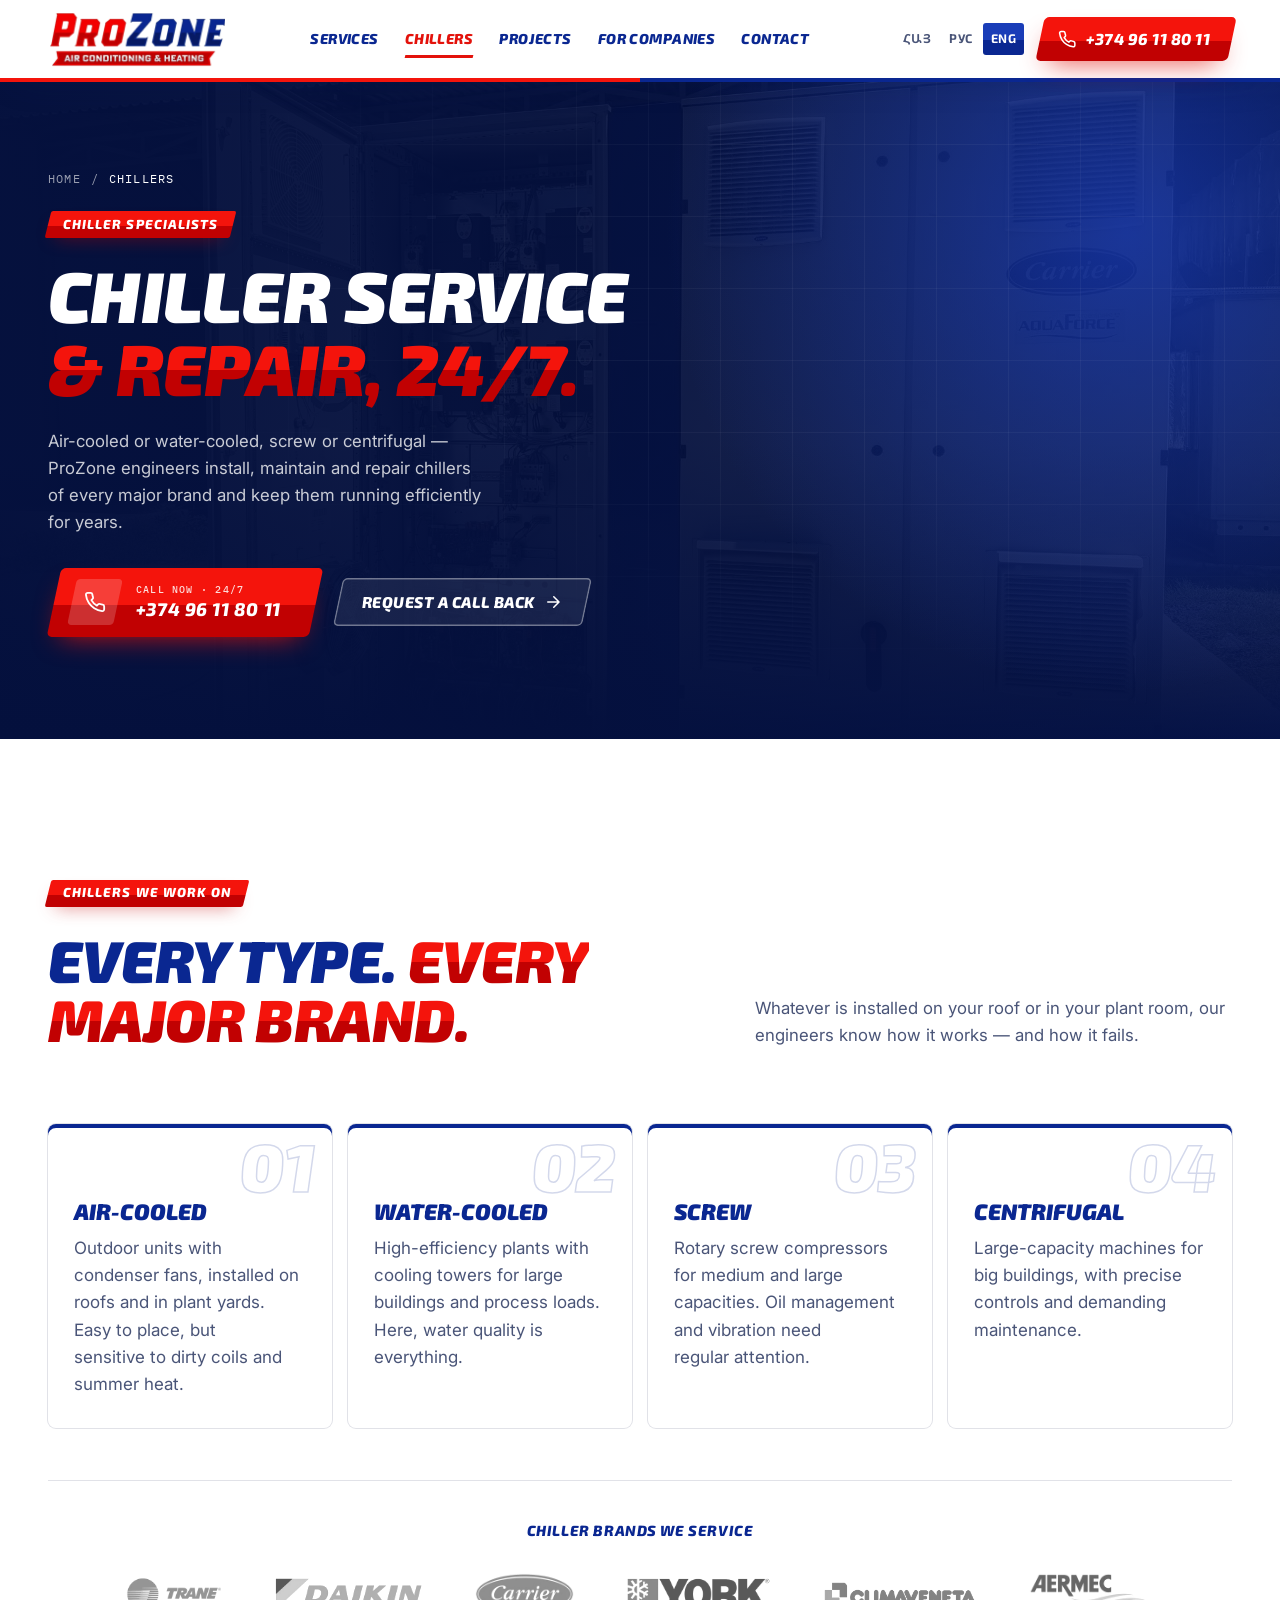
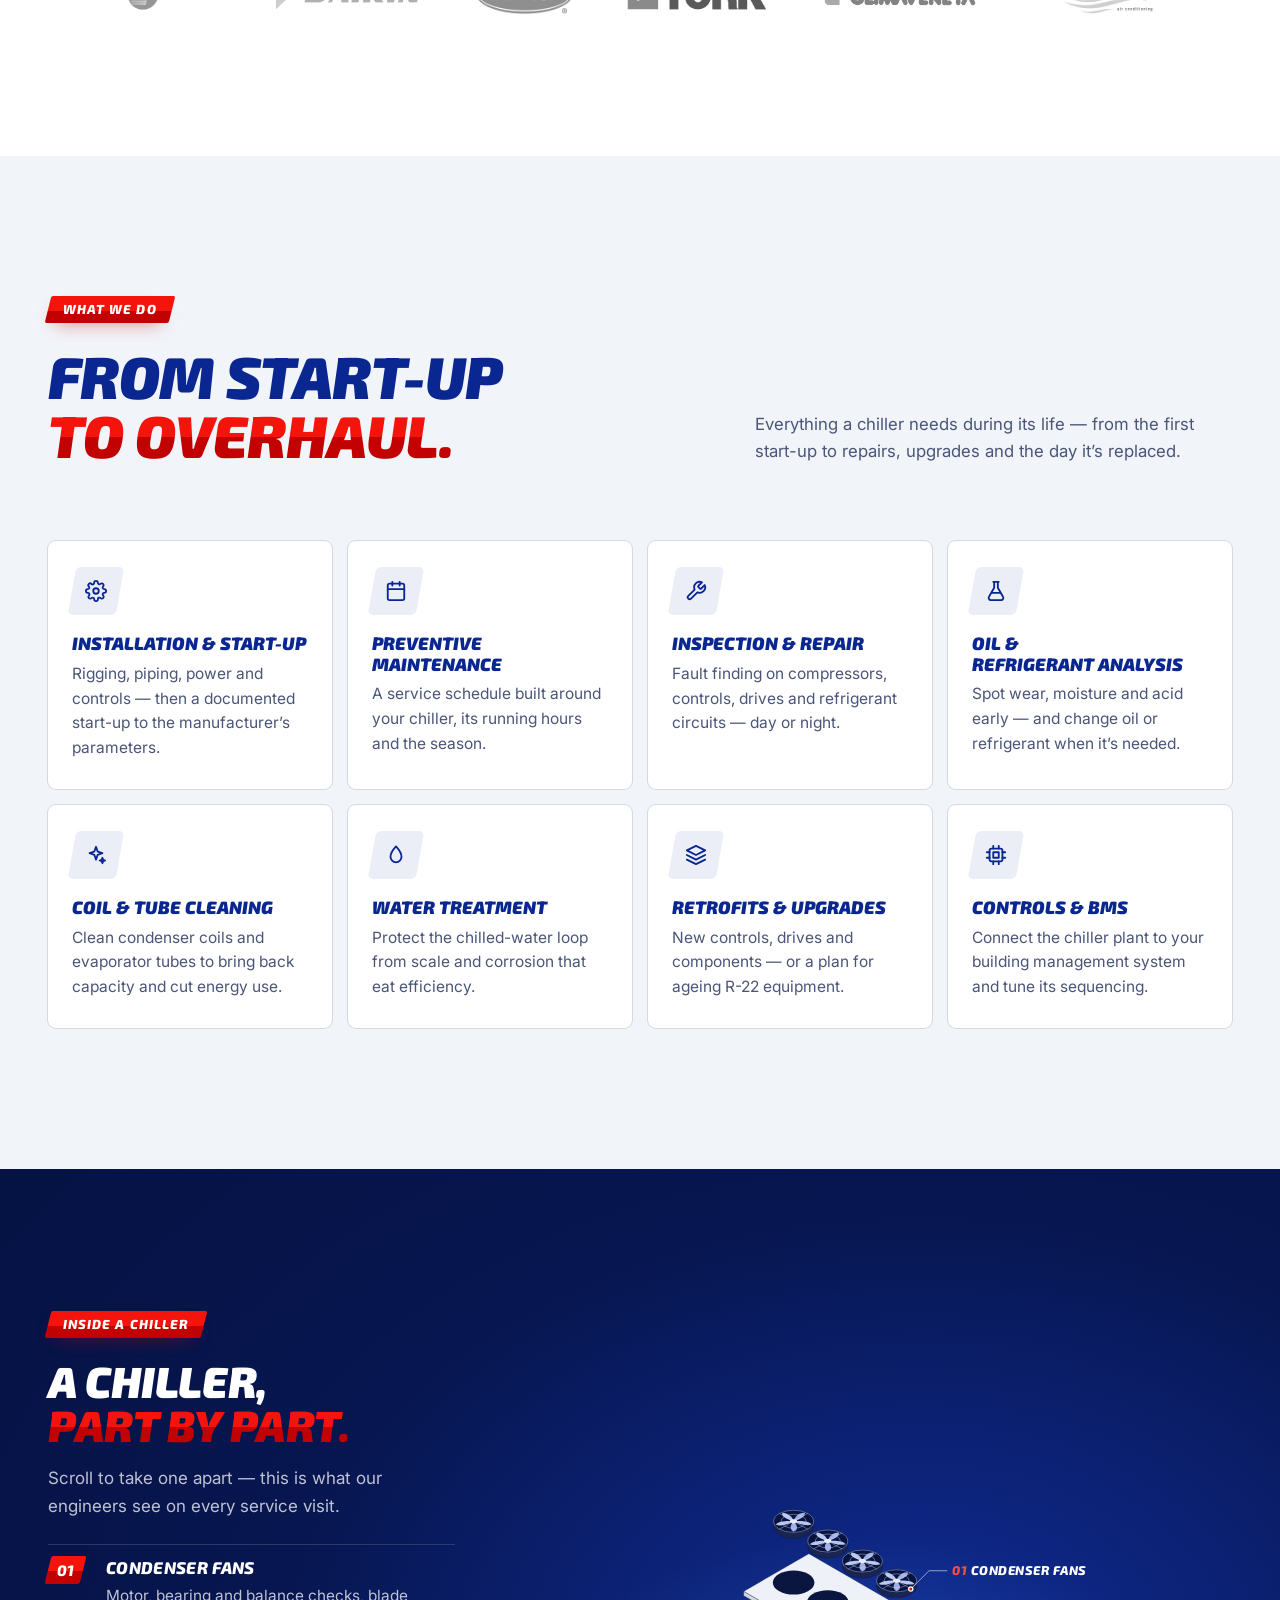
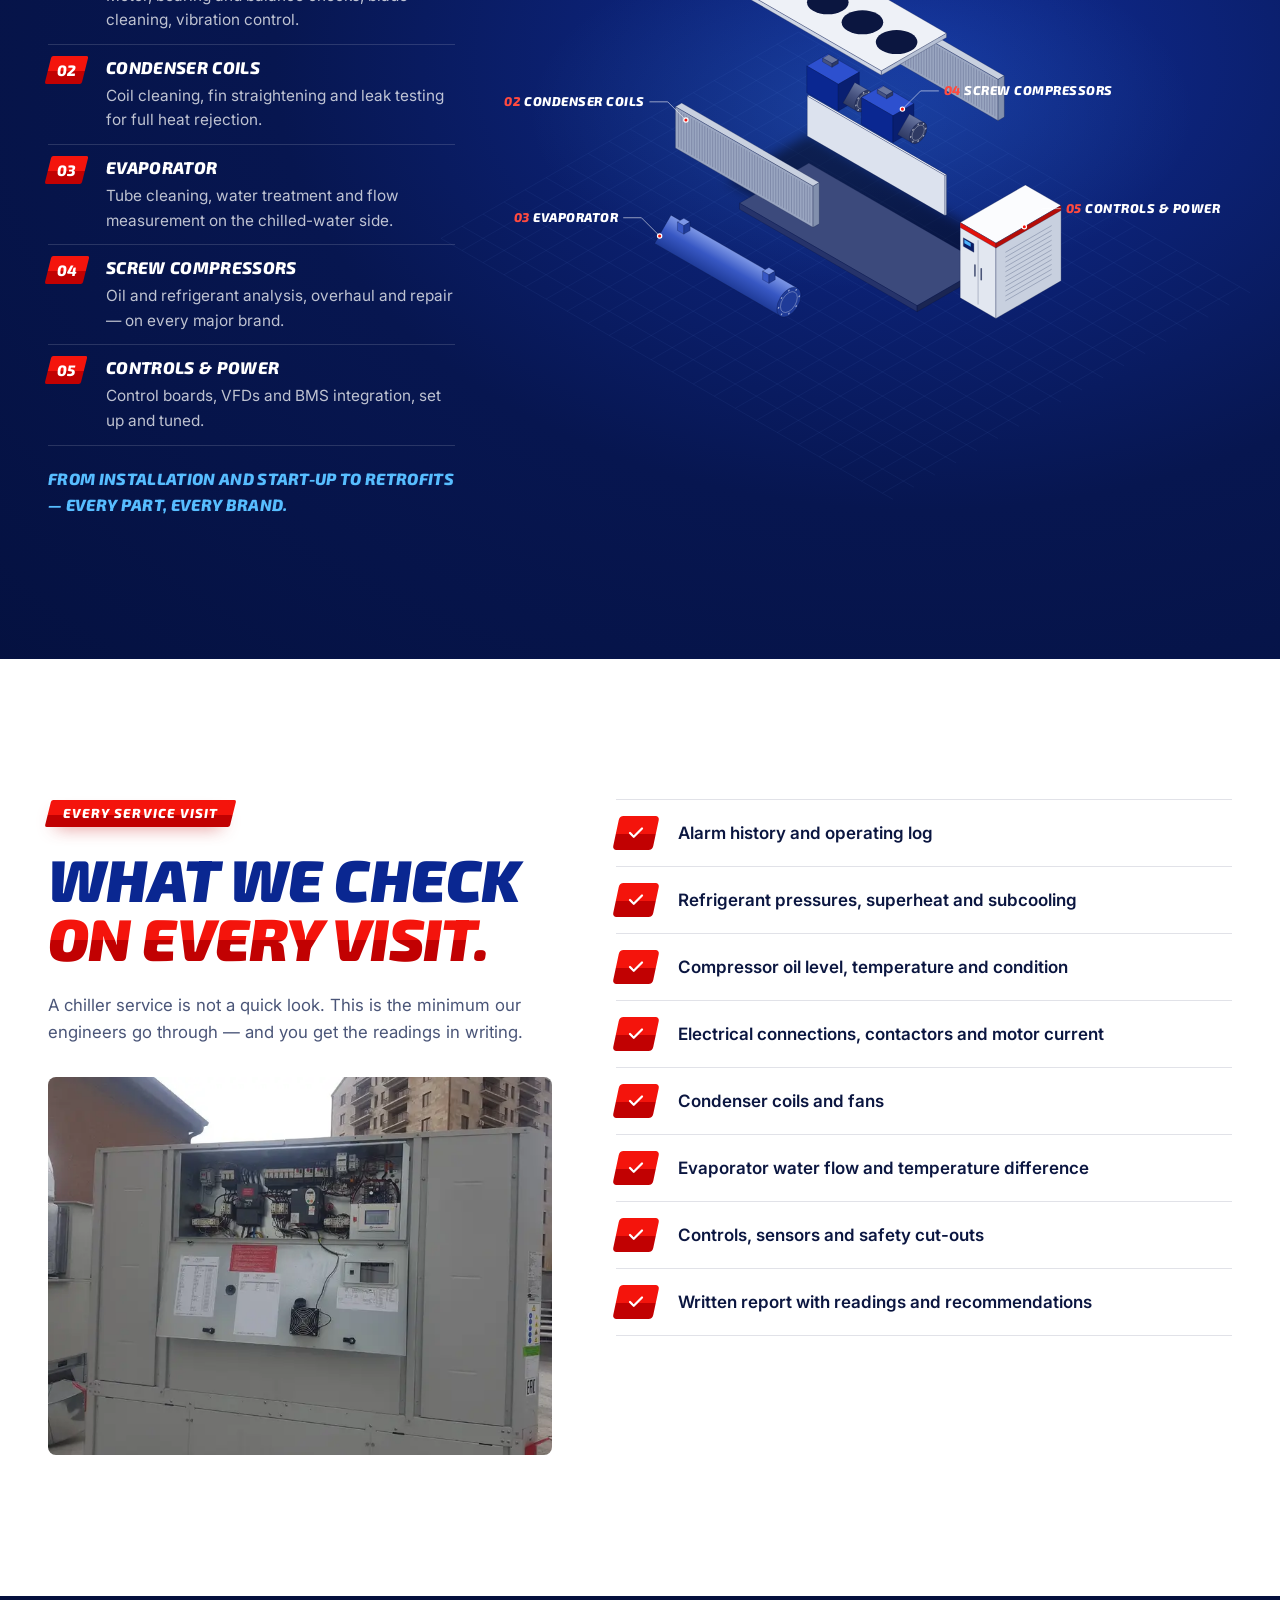
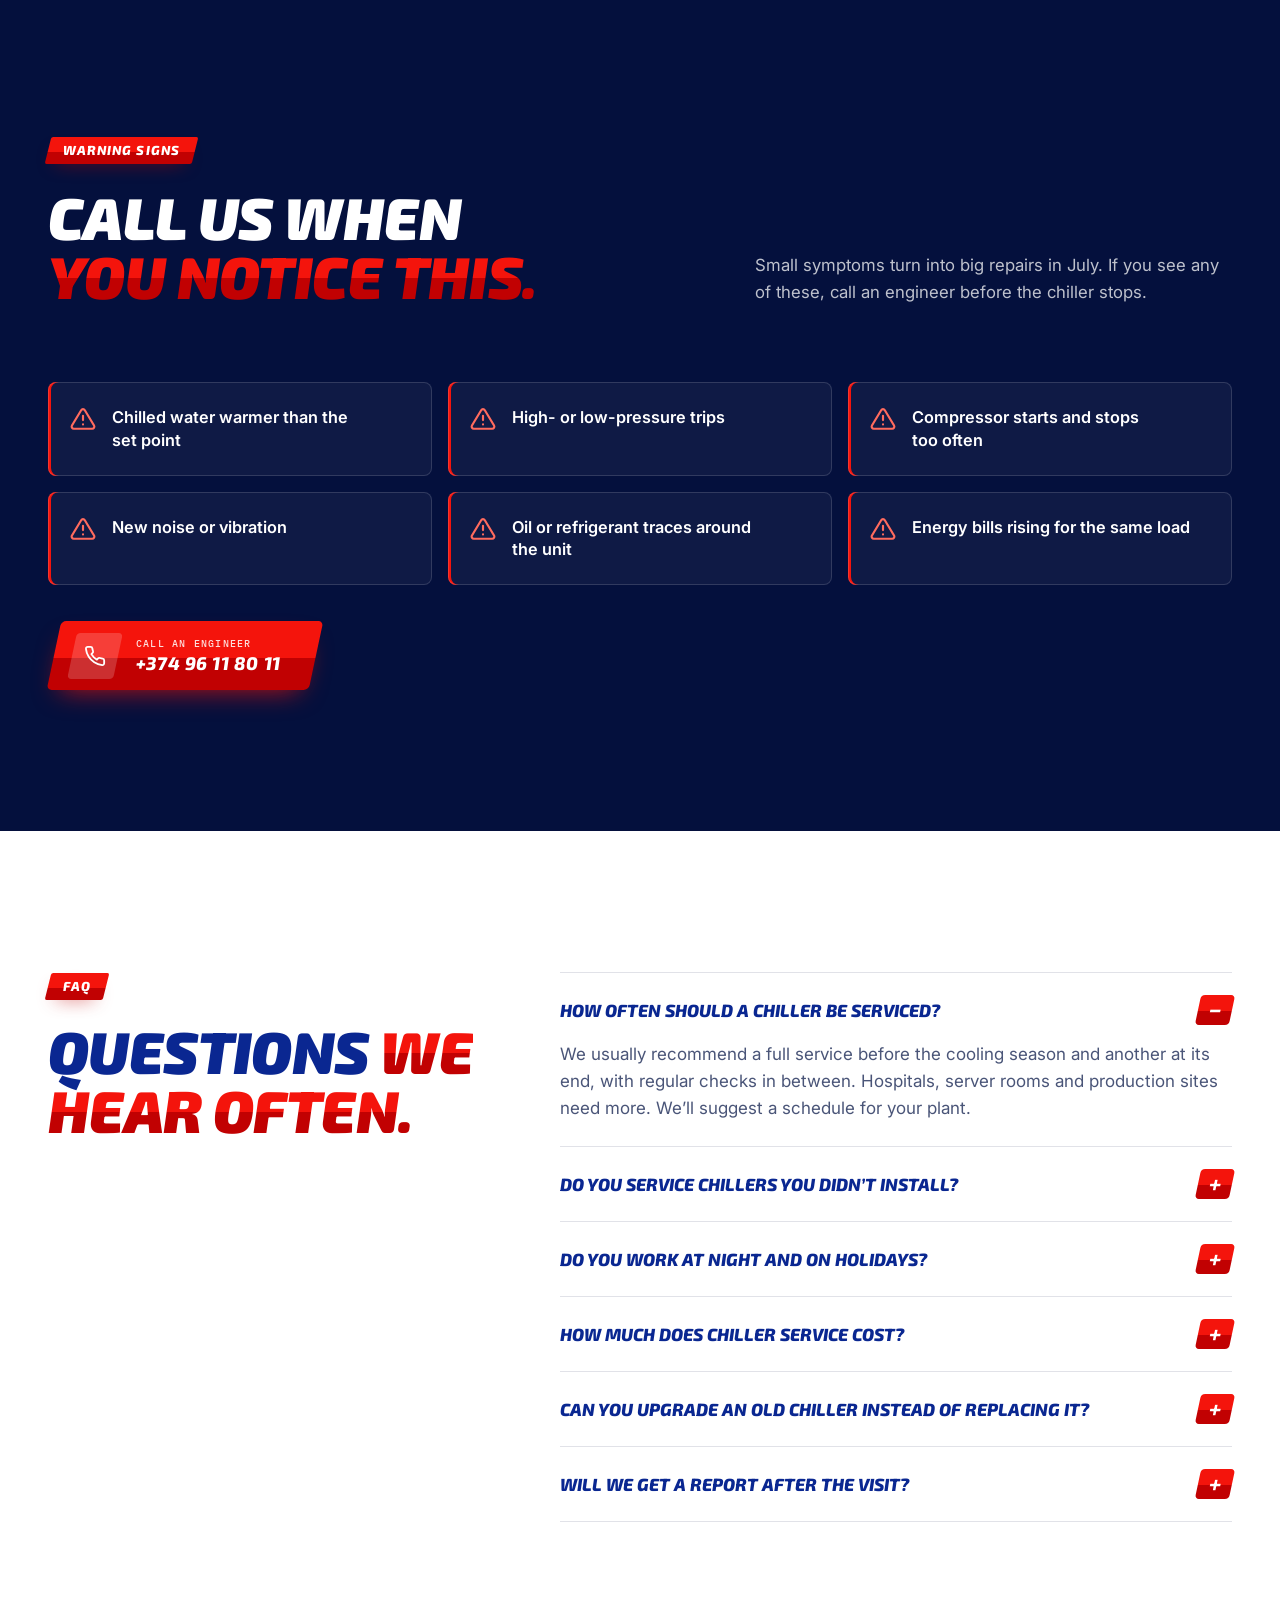
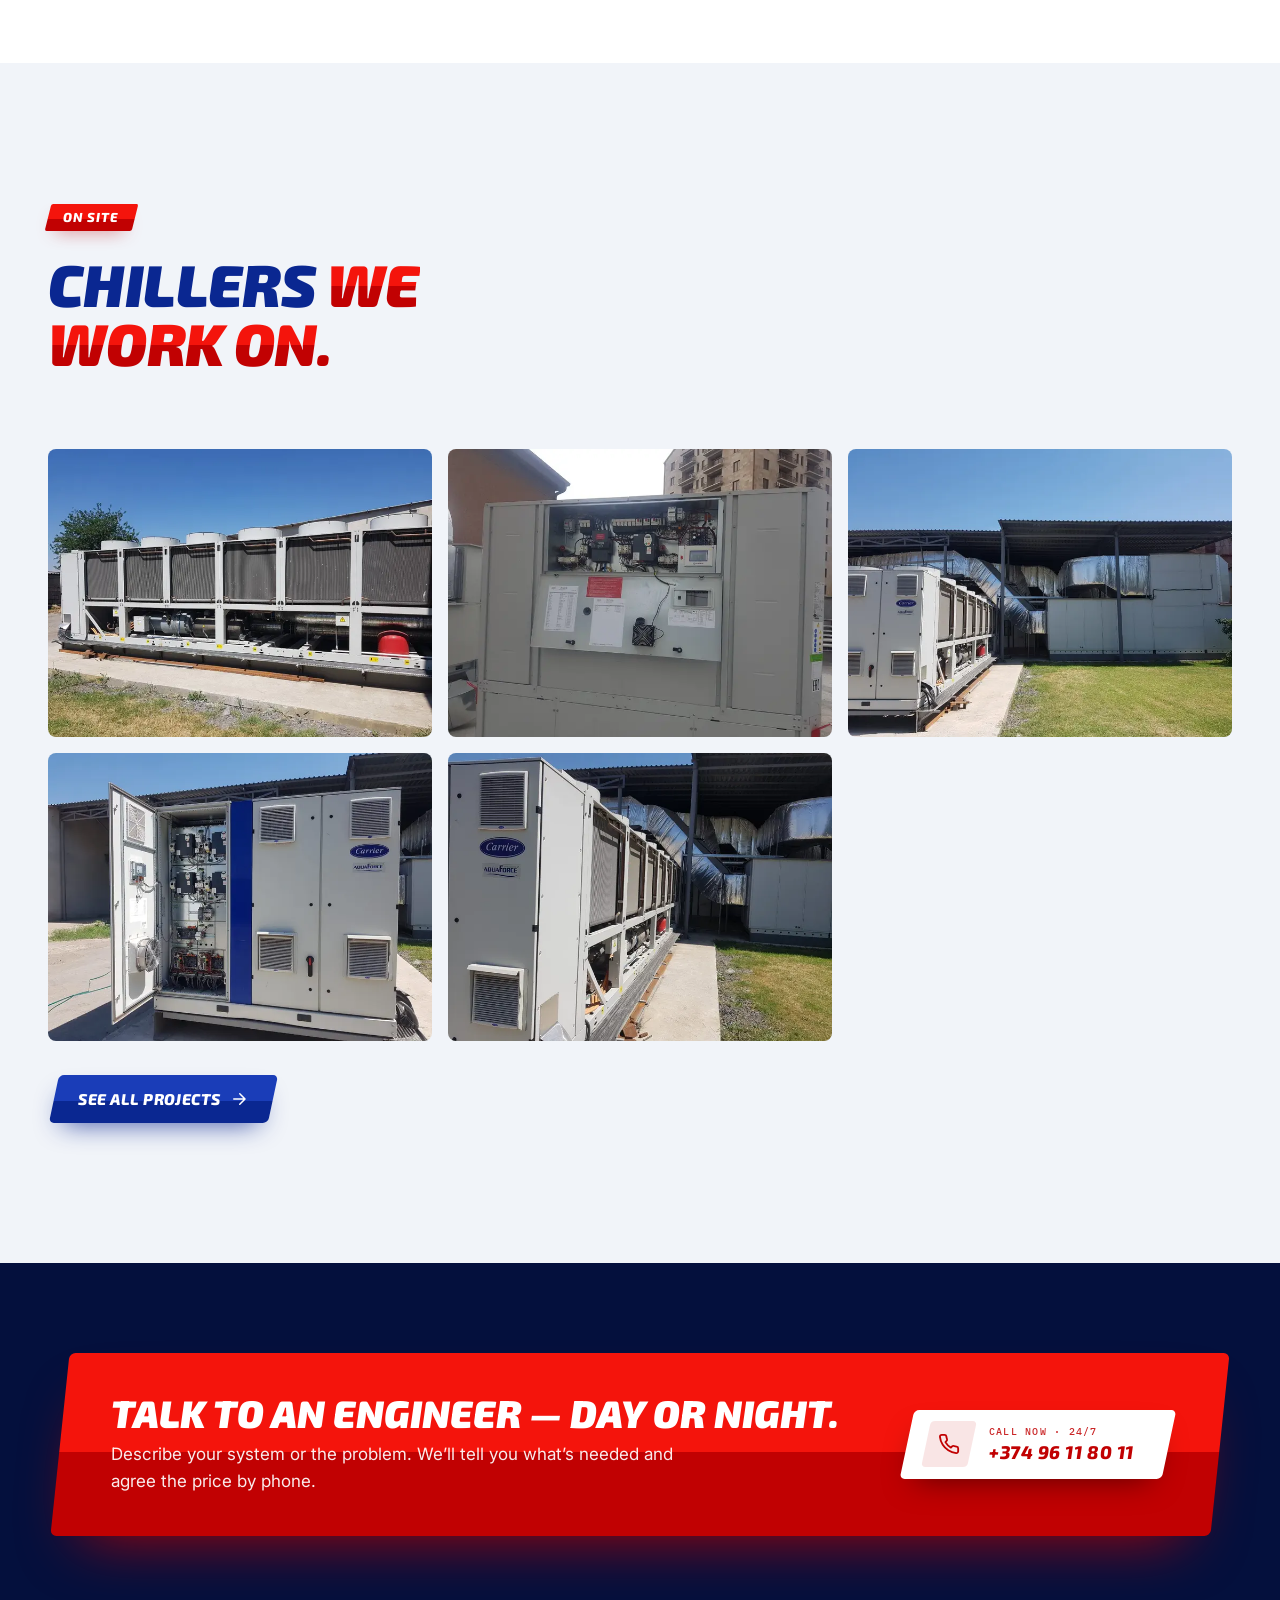
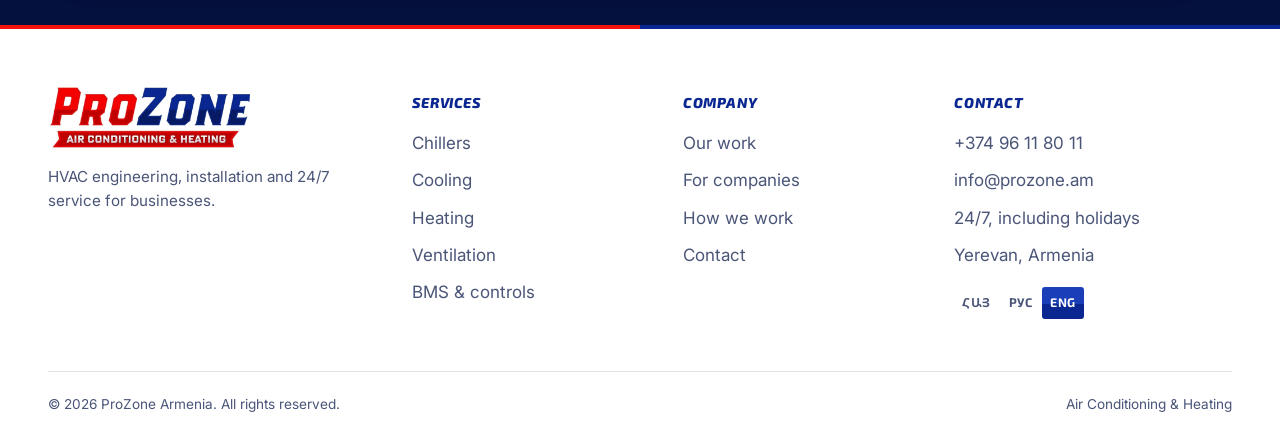
==== commit f886e89d: "Add category pages and update homepage copy - New Cooling, Heating, Ventilation and Controls pages, " ====
--- a/chillers.html
+++ b/chillers.html
@@ -4,14 +4,14 @@
   <meta charset="utf-8">
   <meta name="viewport" content="width=device-width, initial-scale=1, viewport-fit=cover">
   <title data-i18n="cp.title">Chiller Service, Repair &amp; Installation in Armenia — ProZone</title>
-  <meta name="description" content="Chiller maintenance, repair, installation and retrofits for Trane, Daikin, Carrier, York, Climaveneta, Aermec and other brands. 24/7 in Yerevan and across Armenia." data-i18n-attr="content:cp.desc">
+  <meta name="description" content="Chiller maintenance, repair, installation and retrofits for Trane, Daikin, Carrier, York, Climaveneta, Aermec and other brands. 24/7 in Yerevan." data-i18n-attr="content:cp.desc">
   <link rel="canonical" href="https://www.prozone.am/chillers">
   <meta name="theme-color" content="#071650">
 
   <meta property="og:type" content="website">
   <meta property="og:site_name" content="ProZone Armenia">
   <meta property="og:title" content="Chiller Service, Repair &amp; Installation in Armenia — ProZone">
-  <meta property="og:description" content="Chiller maintenance, repair, installation and retrofits for Trane, Daikin, Carrier, York, Climaveneta, Aermec and other brands. 24/7 in Yerevan and across Armenia.">
+  <meta property="og:description" content="Chiller maintenance, repair, installation and retrofits for Trane, Daikin, Carrier, York, Climaveneta, Aermec and other brands. 24/7 in Yerevan.">
   <meta property="og:url" content="https://www.prozone.am/chillers">
   <meta property="og:image" content="https://www.prozone.am/assets/img/og-image.jpg">
   <meta property="og:image:width" content="1200">
@@ -276,8 +276,8 @@
     <div class="xp__pin">
       <div class="wrap xp__grid">
         <div class="xp__text">
-          <p class="kicker" data-i18n="ch.kicker">02 — Chiller specialists</p>
-          <h2 class="h2" id="xp-title" data-split data-i18n="ch.title">Chillers are our <em>home ground.</em></h2>
+          <p class="kicker" data-i18n="ch.kicker">Inside a chiller</p>
+          <h2 class="h2" id="xp-title" data-split data-i18n="ch.title">A chiller, <em>part by part.</em></h2>
           <p class="xp__lead" data-i18n="ch.lead">Scroll to take one apart — this is what our engineers see on every service visit.</p>
           <ol class="xp__steps">
             <li data-step="1"><span class="xp__n">01</span><div><h3 data-i18n="ch.s1.t">Condenser fans</h3><p data-i18n="ch.s1.p">Motor, bearing and balance checks, blade cleaning, vibration control.</p></div></li>
@@ -290,7 +290,7 @@
           <div class="xp__progress" aria-hidden="true"><span></span></div>
         </div>
         <div class="xp__stage">
-          <svg class="xp__svg" role="img" aria-labelledby="xp-svg-title" viewBox="-200 -400 700 700">
+          <svg class="xp__svg" data-machine="chiller" role="img" aria-labelledby="xp-svg-title" viewBox="-200 -400 700 700">
             <title id="xp-svg-title" data-i18n="ch.svg">Exploded view of an air-cooled screw chiller: fans, condenser coils, evaporator, compressors and control cabinet</title>
           </svg>
         </div>
@@ -422,16 +422,16 @@
     <div class="foot__grid">
       <div>
         <a class="foot__logo" href="./"><img src="assets/img/logo.webp" alt="ProZone Air Conditioning &amp; Heating" width="720" height="228" loading="lazy"></a>
-        <p data-i18n="ft.desc">HVAC engineering, installation and 24/7 service for businesses across Armenia.</p>
+        <p data-i18n="ft.desc">HVAC engineering, installation and 24/7 service for businesses.</p>
       </div>
       <div>
         <h3 data-i18n="ft.services">Services</h3>
         <ul>
           <li><a href="chillers.html" data-i18n="nav.chillers">Chillers</a></li>
-          <li><a href="services.html#cooling" data-i18n="svc.cool.t">Cooling</a></li>
-          <li><a href="services.html#heating" data-i18n="svc.heat.t">Heating</a></li>
-          <li><a href="services.html#ventilation" data-i18n="svc.air.t">Ventilation</a></li>
-          <li><a href="services.html#controls" data-i18n="ft.bms">BMS &amp; controls</a></li>
+          <li><a href="cooling.html" data-i18n="svc.cool.t">Cooling</a></li>
+          <li><a href="heating.html" data-i18n="svc.heat.t">Heating</a></li>
+          <li><a href="ventilation.html" data-i18n="svc.air.t">Ventilation</a></li>
+          <li><a href="controls.html" data-i18n="ft.bms">BMS &amp; controls</a></li>
         </ul>
       </div>
       <div>
@@ -486,7 +486,7 @@
 <script src="https://cdnjs.cloudflare.com/ajax/libs/gsap/3.12.5/gsap.min.js" defer></script>
 <script src="https://cdnjs.cloudflare.com/ajax/libs/gsap/3.12.5/ScrollTrigger.min.js" defer></script>
 <script src="assets/js/i18n.js" defer></script>
-<script src="assets/js/chiller.js" defer></script>
+<script src="assets/js/xp.js" defer></script>
 <script src="assets/js/main.js" defer></script>
 </body>
 </html>
--- a/assets/css/style.css
+++ b/assets/css/style.css
@@ -513,6 +513,16 @@
 .xp-dot { fill: var(--red-hi); stroke: #fff; stroke-width: 2; }
 .xp-labels text { font-family: var(--f-display); font-weight: 800; font-style: italic; font-size: 21px; letter-spacing: .04em; fill: #fff; }
 .xp-num { fill: #FF4A3F; }
+.xp-spoke { stroke: rgba(70, 82, 127, .5); stroke-width: 1.2; }
+.xp-led { animation: led 1.6s steps(2, jump-none) infinite; }
+.xp-flame { fill: #FF8A3D; animation: screen 1.1s ease-in-out infinite; }
+@keyframes led { 50% { opacity: .25; } }
+/* Heating scene: warm glow instead of ice blue */
+.xp--heat { background: radial-gradient(110% 90% at 72% 45%, #3A1B6E 0%, var(--navy) 46%, var(--navy-3) 100%); }
+.xp--heat .xp__stage::before { background: radial-gradient(closest-side, rgba(255, 90, 60, .2), transparent); }
+.xp--heat .xp-part.is-active { filter: drop-shadow(0 0 14px rgba(255, 90, 60, .65)); }
+.xp--heat .xp__end { color: #FF8A7E; }
+@media (prefers-reduced-motion: reduce) { .xp-led, .xp-flame { animation: none; } }
 
 @media (max-width: 899px) {
   .xp-labels { display: none; }
@@ -572,10 +582,6 @@
   .shot__cap b { font-size: .76rem; }
   .shot__tag { display: none; }
 }
-.work__more { margin: 30px 0 0; font-size: 1.05rem; color: var(--ink-2); }
-.work__more a { display: inline-flex; align-items: center; gap: 6px; font-weight: 700; color: var(--red); }
-.work__more .i { transition: translate .3s var(--ease); }
-.work__more a:hover .i { translate: 4px 0; }
 
 /* Lightbox */
 .lb { width: 100vw; height: 100vh; max-width: none; max-height: none; margin: 0; padding: 0; border: 0; background: transparent; color: #fff; }
@@ -798,7 +804,9 @@
 :lang(hy) .hdr__nav a { font-size: .78rem; padding-inline: 9px; }
 :lang(ru) .hdr__nav a { font-size: .84rem; padding-inline: 10px; }
 :lang(hy) .svc h3, :lang(hy) .offer h3 { font-size: 1.15rem; }
-:lang(hy) .svc h3 { font-size: clamp(1.25rem, 1.6vw, 1.5rem); }
+/* "Օդափոխություն" is one long word: shrink it to the card's width instead of breaking it */
+.svc { container-type: inline-size; }
+:lang(hy) .svc h3 { font-size: min(clamp(1.25rem, 1.6vw, 1.5rem), 9.4cqi); }
 :lang(hy) .pricecall h3 { font-size: clamp(1.4rem, 2.4vw, 2rem); }
 :lang(hy) .step h3 { font-size: clamp(1.15rem, 1.6vw, 1.4rem); }
 :lang(hy) .btn, :lang(ru) .btn { letter-spacing: .01em; }
@@ -838,6 +846,8 @@
 .phero .hero__lead { margin-bottom: 32px; }
 .crumbs { display: flex; flex-wrap: wrap; align-items: center; gap: 10px; margin: 0 0 22px; font-family: var(--f-mono); font-size: .74rem; letter-spacing: .1em; text-transform: uppercase; color: rgba(255, 255, 255, .6); }
 .crumbs a:hover { color: #fff; }
+.phero__home { margin: 0 0 22px 6px; padding: .7em 1.2em; font-size: .82rem; }
+.ctaband__home { margin-top: 28px; padding-left: 6px; }
 .crumbs [aria-current] { color: #fff; }
 .phero .bigphone { margin: 6px 0 26px; }
 :lang(hy) .phero .h1 { font-size: clamp(1.8rem, 4.2vw, 3.9rem); }
@@ -910,7 +920,6 @@
 
 /* Section footer row (link buttons under a section) */
 .sec__foot { display: flex; flex-wrap: wrap; align-items: center; gap: 16px 28px; margin-top: 34px; padding-left: 6px; }
-.sec__foot .work__more { margin: 0; }
 
 /* Services page */
 .svcp__grid { display: grid; grid-template-columns: 250px minmax(0, 1fr); gap: 56px; align-items: start; }
@@ -935,6 +944,7 @@
 .cat__head { display: grid; grid-template-columns: auto 1fr; align-items: center; gap: 8px 22px; margin-bottom: 30px; }
 .cat__head .h2 { font-size: clamp(1.8rem, 3.4vw, 3rem); color: var(--c); }
 .cat__head p { grid-column: 2; margin: 0; max-width: 56ch; color: var(--ink-2); }
+.cat__head .cat__link { grid-column: 2; justify-self: start; margin-top: 2px; }
 .items { display: grid; grid-template-columns: repeat(2, 1fr); gap: 16px; }
 .item { position: relative; padding: 26px 24px; border-radius: var(--radius); background: var(--paper); scroll-margin-top: calc(var(--hdr-h) + 24px); transition: box-shadow .3s; }
 .item:target { box-shadow: 0 0 0 2px var(--c); }
@@ -958,7 +968,7 @@
 @media (max-width: 640px) {
   .items { grid-template-columns: 1fr; }
   .cat__head { grid-template-columns: 1fr; }
-  .cat__head p { grid-column: 1; }
+  .cat__head p, .cat__head .cat__link { grid-column: 1; }
 }
 
 /* Contact page */
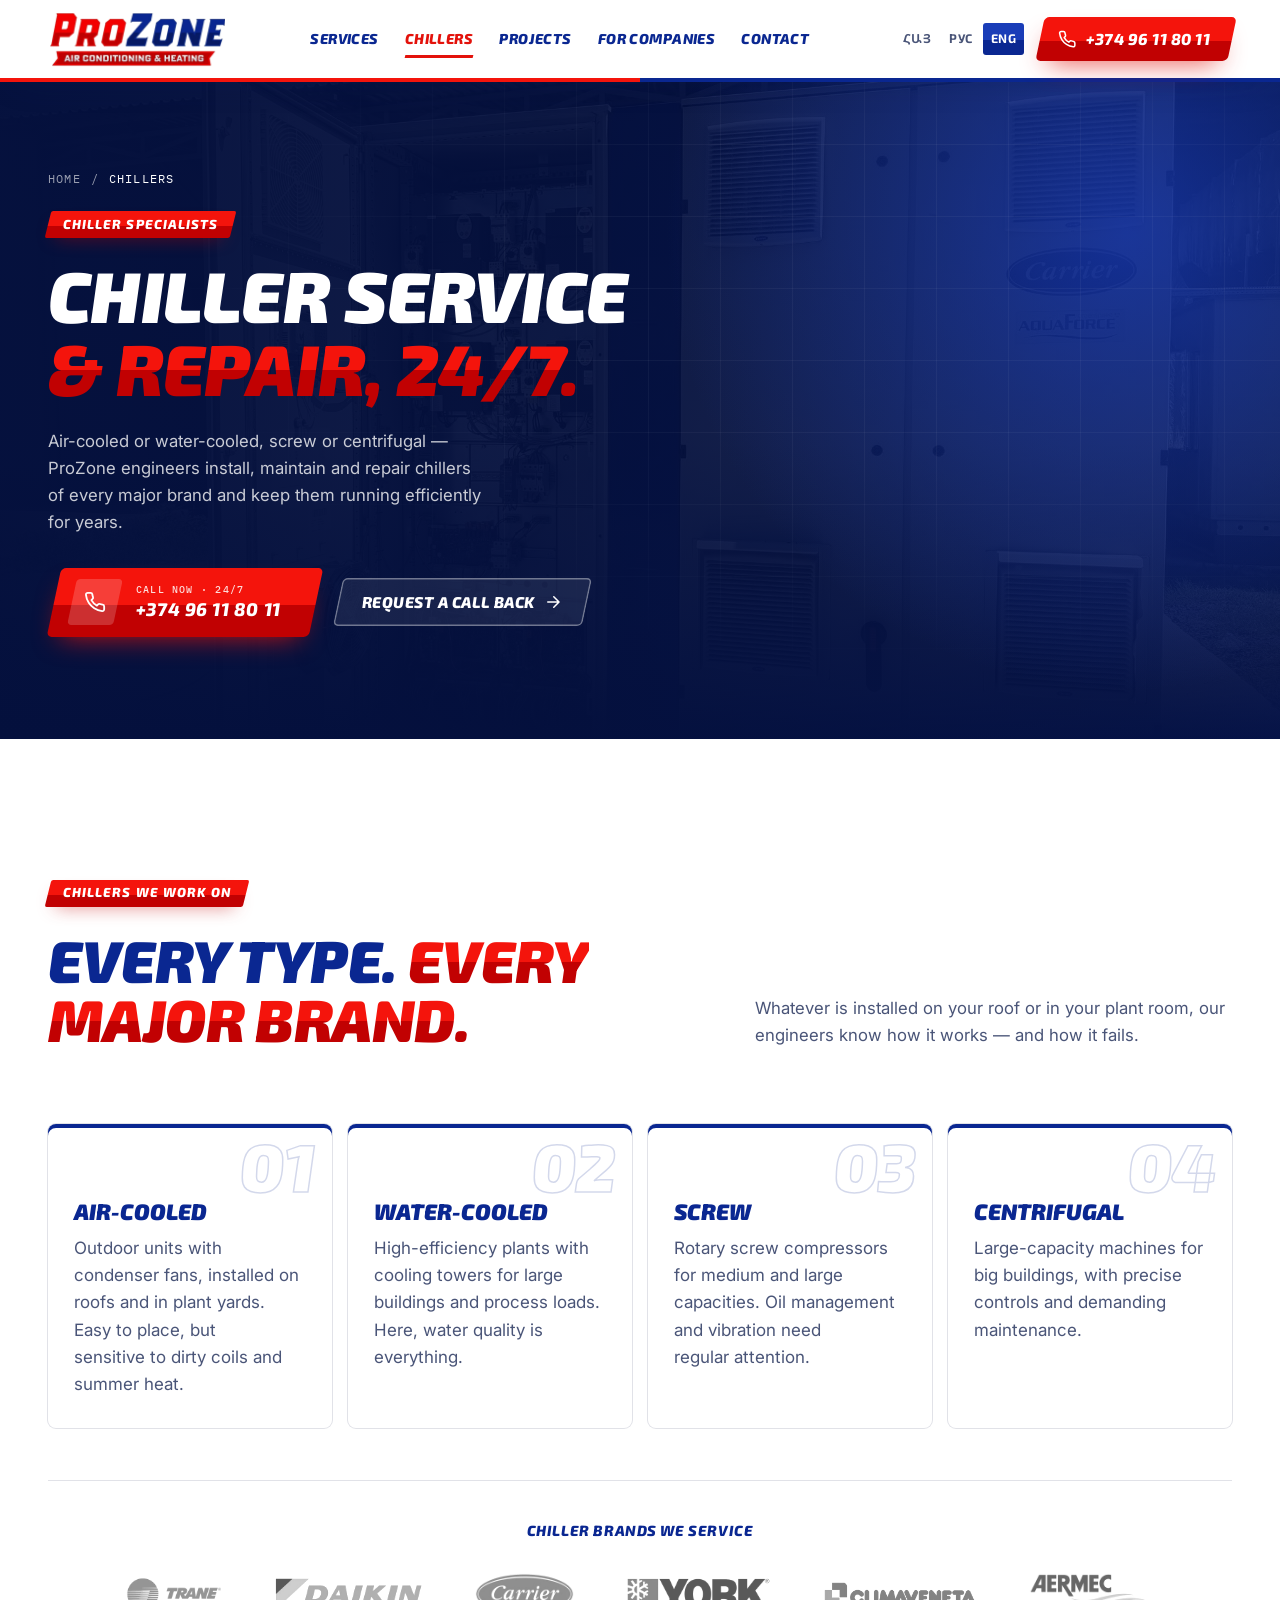
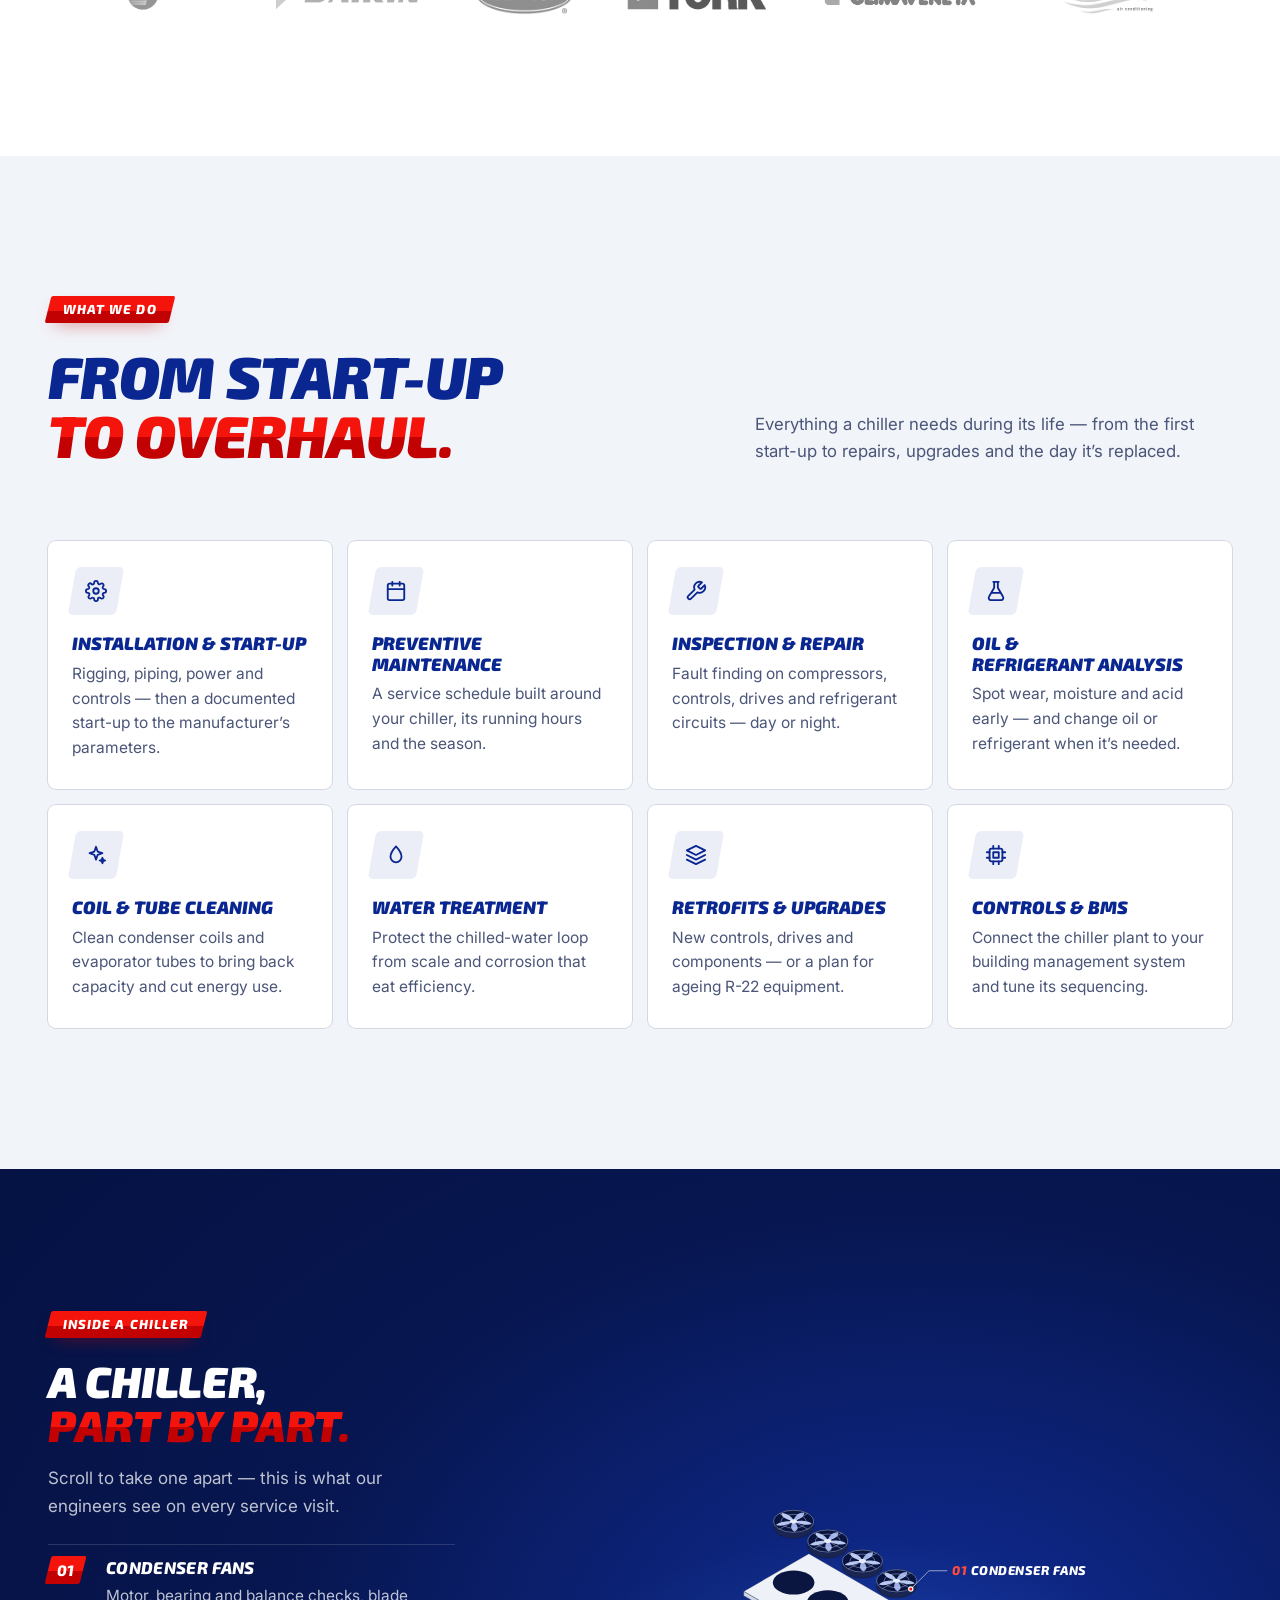
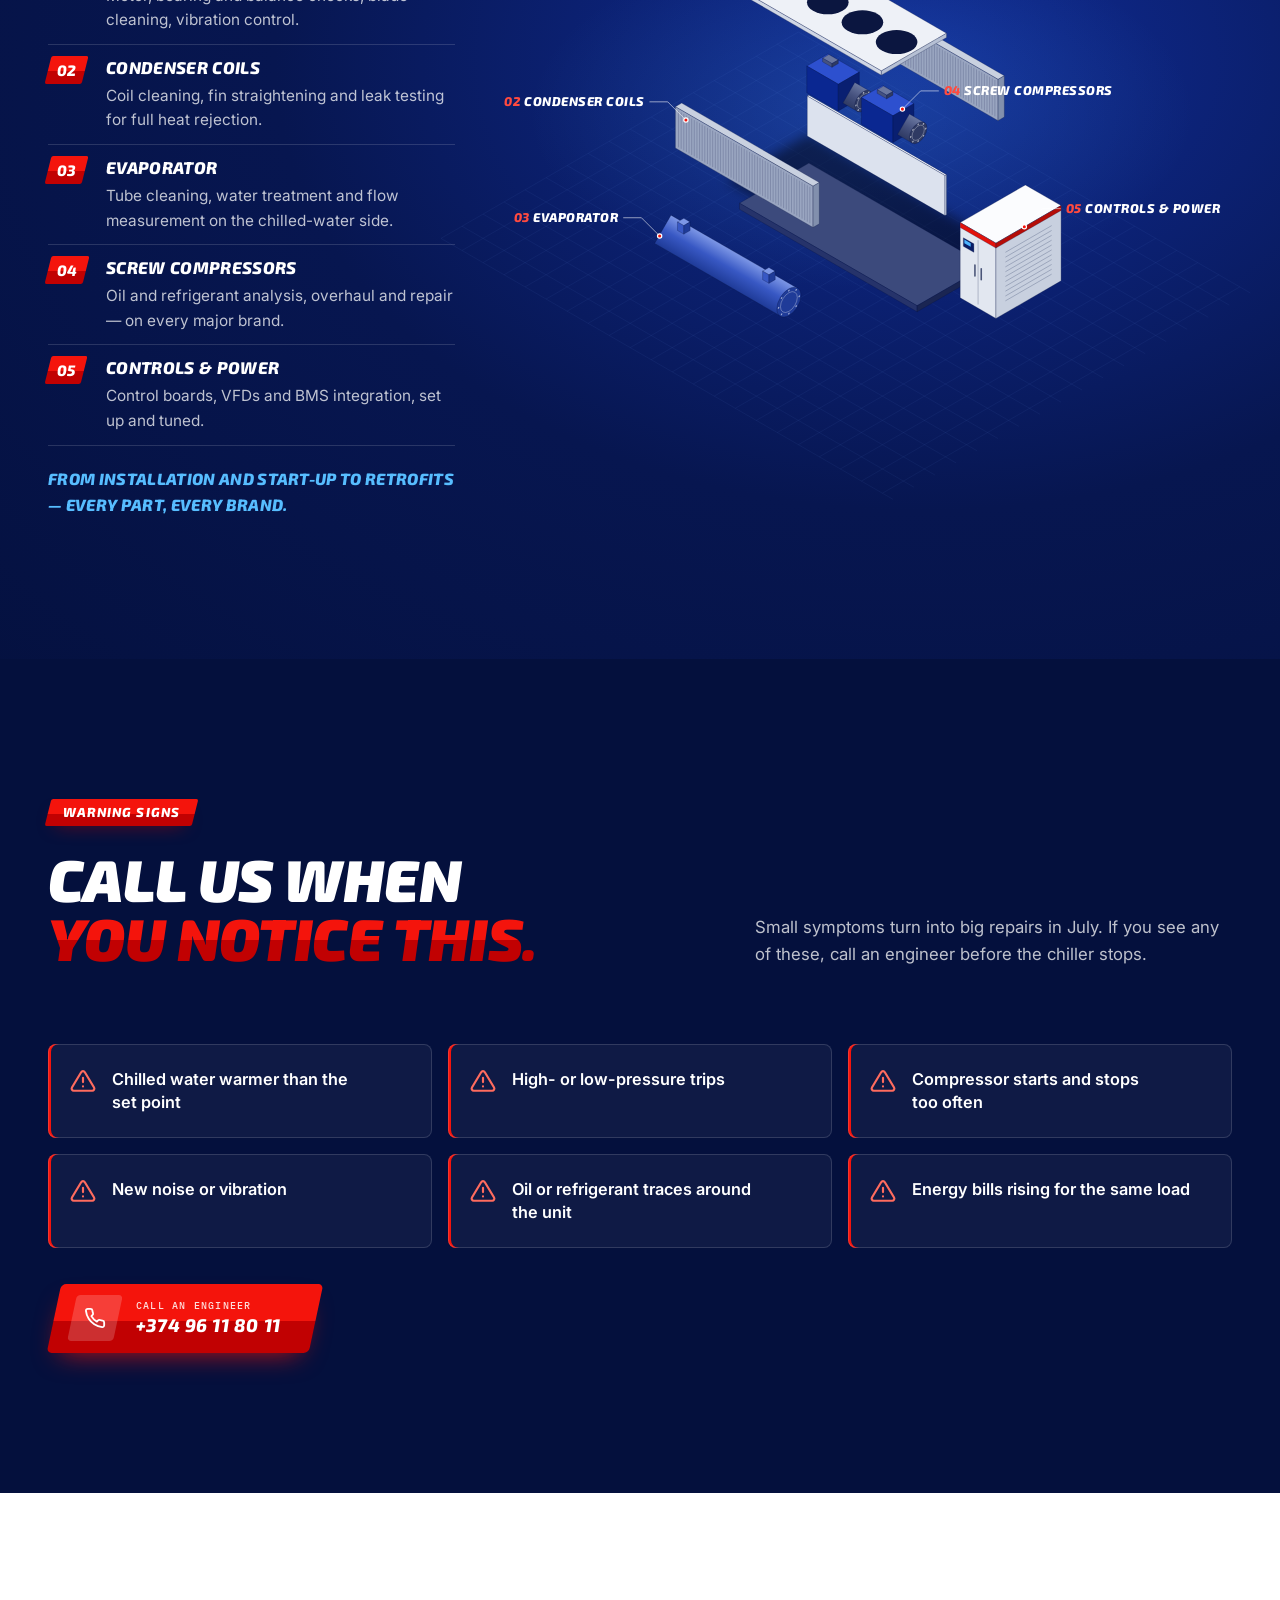
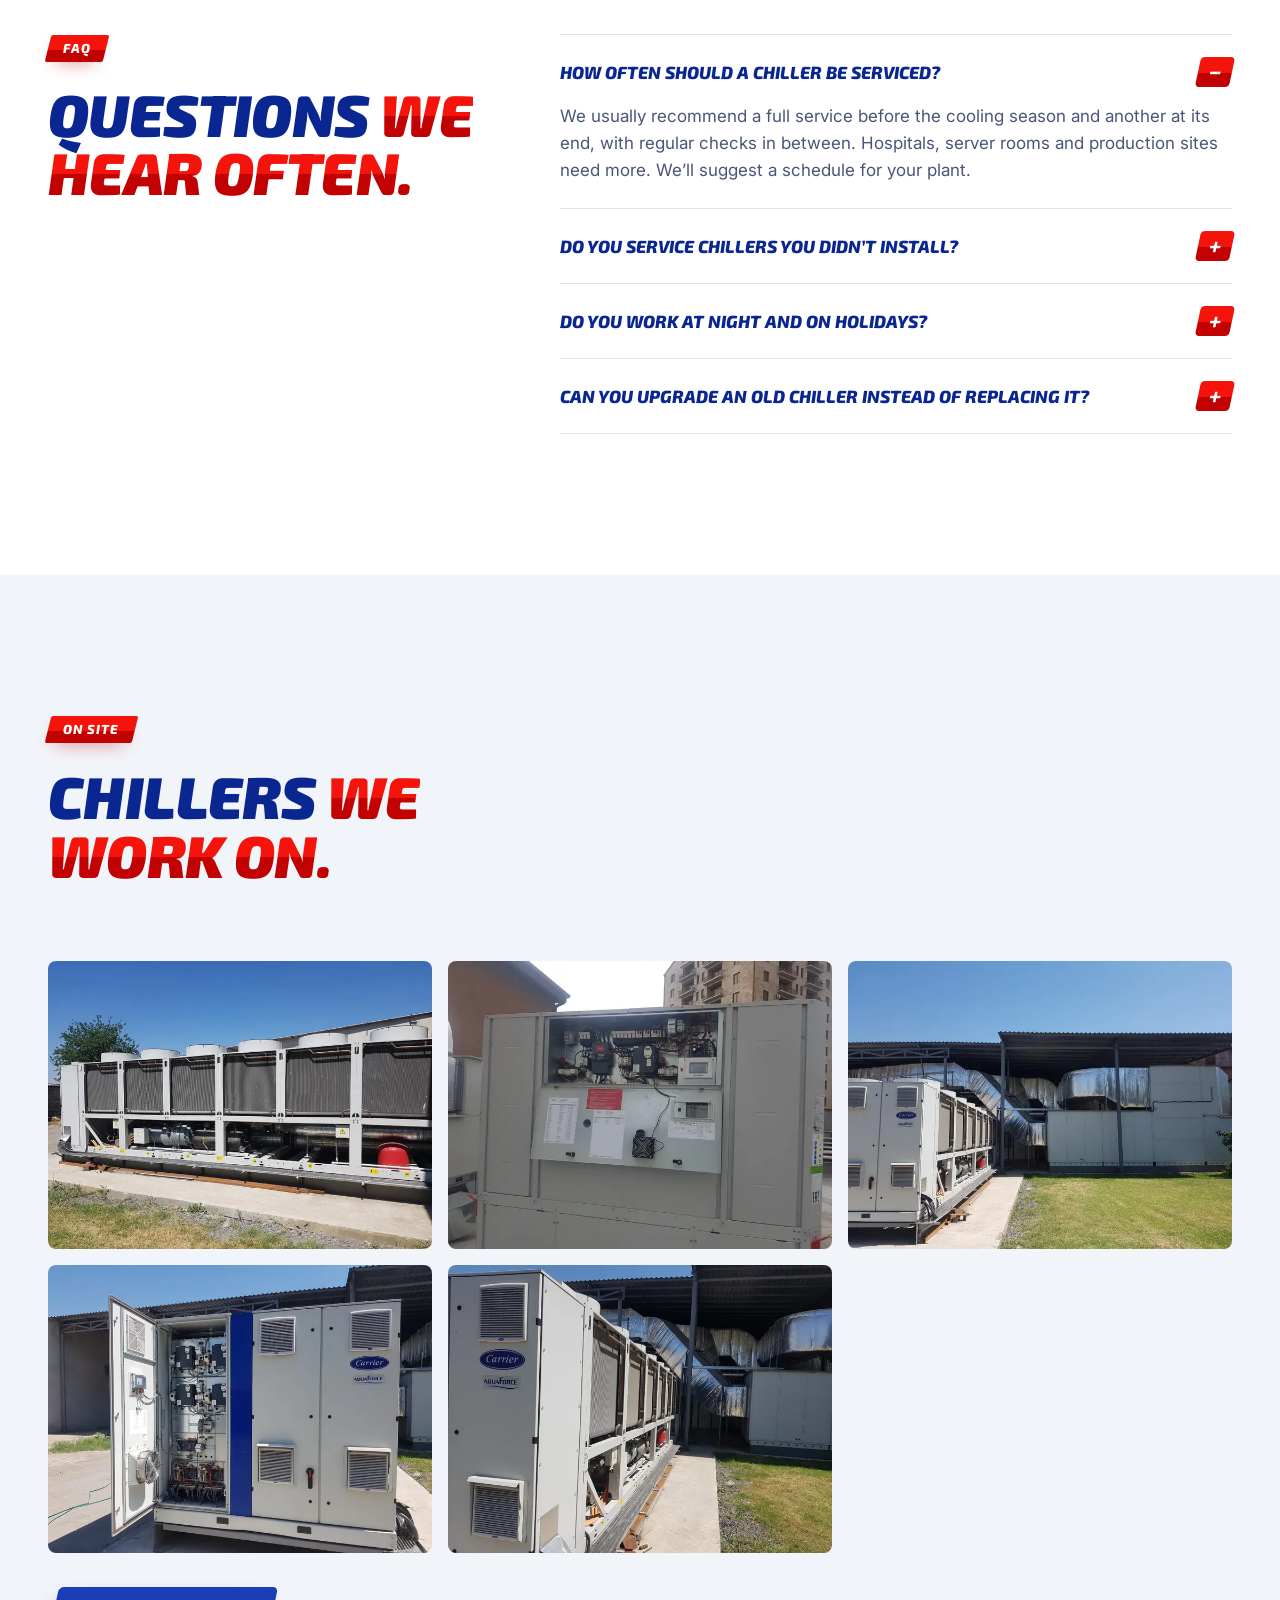
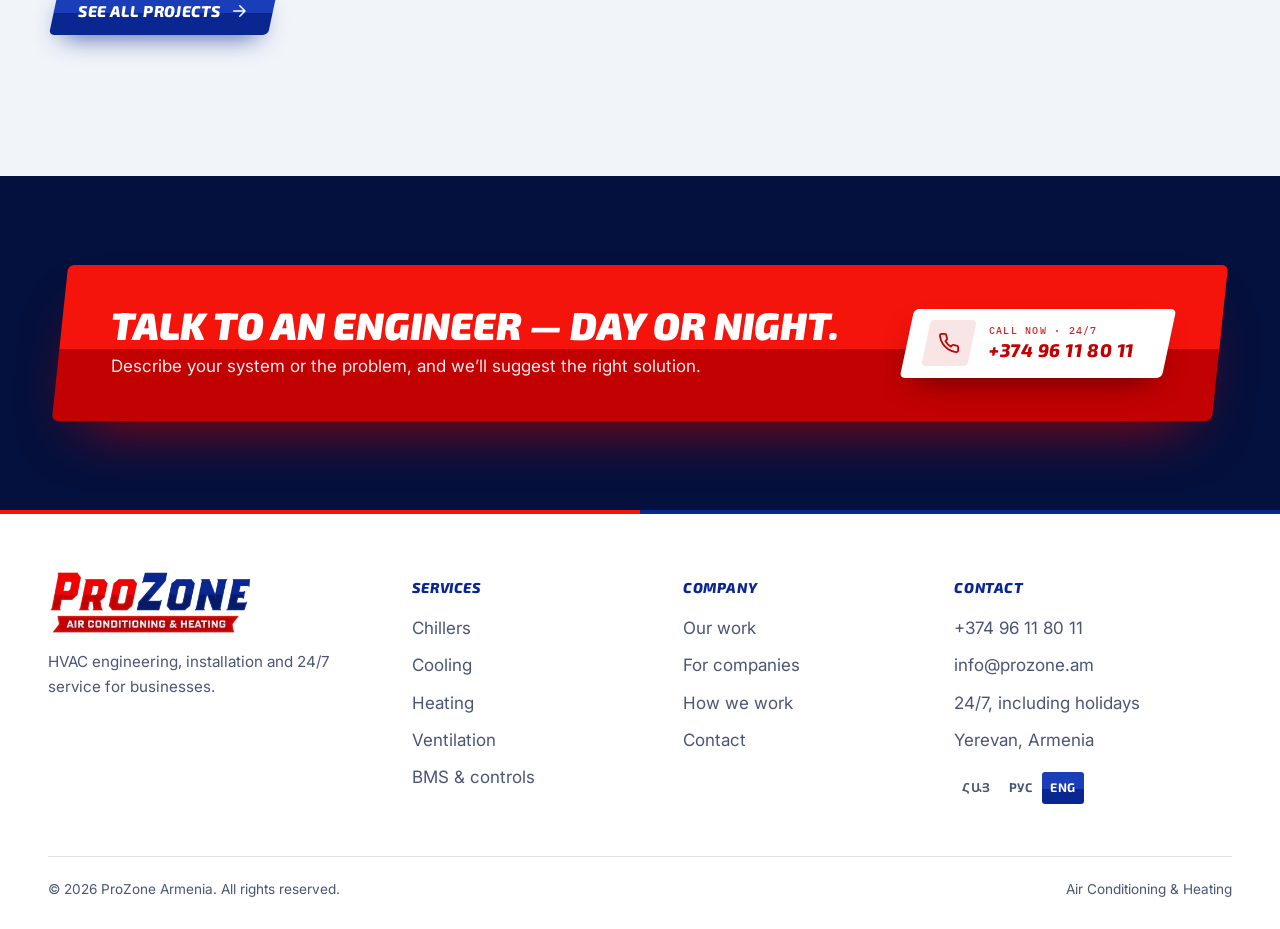
==== commit 48e8ebe3: "Rework site copy: drop prices and report promises - Homepage: new hero paragraph, "What we do" title" ====
--- a/chillers.html
+++ b/chillers.html
@@ -89,26 +89,10 @@
       },
       {
         "@type": "Question",
-        "name": "How much does chiller service cost?",
-        "acceptedAnswer": {
-          "@type": "Answer",
-          "text": "It depends on the chiller, its condition and what needs to be done, so we don’t publish prices. Call us — an engineer will ask a few questions and tell you the price."
-        }
-      },
-      {
-        "@type": "Question",
         "name": "Can you upgrade an old chiller instead of replacing it?",
         "acceptedAnswer": {
           "@type": "Answer",
           "text": "Often, yes. New controls, drives or components can extend its life. If replacement makes more sense, we’ll tell you honestly."
-        }
-      },
-      {
-        "@type": "Question",
-        "name": "Will we get a report after the visit?",
-        "acceptedAnswer": {
-          "@type": "Answer",
-          "text": "Yes — readings, photos and recommendations after every visit."
         }
       }
     ]
@@ -298,28 +282,6 @@
     </div>
   </section>
 
-  <!-- ============ CHECKLIST ============ -->
-  <section class="sec" aria-labelledby="chk-title">
-    <div class="wrap check__grid">
-      <div>
-        <p class="kicker" data-i18n="cp.chk.k">Every service visit</p>
-        <h2 class="h2" id="chk-title" data-split data-i18n="cp.chk.t">What we check <em>on every visit.</em></h2>
-        <p class="sec__lead" data-reveal data-i18n="cp.chk.l">A chiller service is not a quick look. This is the minimum our engineers go through — and you get the readings in writing.</p>
-        <figure class="check__photo" data-reveal><img src="assets/img/work/chiller-control-panel-sm.webp" alt="" width="720" height="540" loading="lazy"></figure>
-      </div>
-      <ol class="checklist">
-        <li data-reveal><span class="tick"><svg class="i"><use href="#i-check"/></svg></span><span data-i18n="cp.c1">Alarm history and operating log</span></li>
-        <li data-reveal><span class="tick"><svg class="i"><use href="#i-check"/></svg></span><span data-i18n="cp.c2">Refrigerant pressures, superheat and subcooling</span></li>
-        <li data-reveal><span class="tick"><svg class="i"><use href="#i-check"/></svg></span><span data-i18n="cp.c3">Compressor oil level, temperature and condition</span></li>
-        <li data-reveal><span class="tick"><svg class="i"><use href="#i-check"/></svg></span><span data-i18n="cp.c4">Electrical connections, contactors and motor current</span></li>
-        <li data-reveal><span class="tick"><svg class="i"><use href="#i-check"/></svg></span><span data-i18n="cp.c5">Condenser coils and fans</span></li>
-        <li data-reveal><span class="tick"><svg class="i"><use href="#i-check"/></svg></span><span data-i18n="cp.c6">Evaporator water flow and temperature difference</span></li>
-        <li data-reveal><span class="tick"><svg class="i"><use href="#i-check"/></svg></span><span data-i18n="cp.c7">Controls, sensors and safety cut-outs</span></li>
-        <li data-reveal><span class="tick"><svg class="i"><use href="#i-check"/></svg></span><span data-i18n="cp.c8">Written report with readings and recommendations</span></li>
-      </ol>
-    </div>
-  </section>
-
   <!-- ============ WARNING SIGNS ============ -->
   <section class="sec warn" aria-labelledby="warn-title">
     <div class="wrap">
@@ -356,9 +318,7 @@
         <details open><summary data-i18n="cp.q1">How often should a chiller be serviced?</summary><p data-i18n="cp.a1">We usually recommend a full service before the cooling season and another at its end, with regular checks in between. Hospitals, server rooms and production sites need more. We’ll suggest a schedule for your plant.</p></details>
         <details><summary data-i18n="cp.q2">Do you service chillers you didn’t install?</summary><p data-i18n="cp.a2">Yes. We work on all major brands and models, whoever installed them.</p></details>
         <details><summary data-i18n="cp.q3">Do you work at night and on holidays?</summary><p data-i18n="cp.a3">Yes. Our emergency line works 24/7, including holidays.</p></details>
-        <details><summary data-i18n="cp.q4">How much does chiller service cost?</summary><p data-i18n="cp.a4">It depends on the chiller, its condition and what needs to be done, so we don’t publish prices. Call us — an engineer will ask a few questions and tell you the price.</p></details>
         <details><summary data-i18n="cp.q5">Can you upgrade an old chiller instead of replacing it?</summary><p data-i18n="cp.a5">Often, yes. New controls, drives or components can extend its life. If replacement makes more sense, we’ll tell you honestly.</p></details>
-        <details><summary data-i18n="cp.q6">Will we get a report after the visit?</summary><p data-i18n="cp.a6">Yes — readings, photos and recommendations after every visit.</p></details>
       </div>
     </div>
   </section>
@@ -404,7 +364,7 @@
       <div class="pricecall" data-reveal>
         <div>
           <h2 id="ctab-title" data-i18n="ctab.t">Talk to an engineer — day or night.</h2>
-          <p data-i18n="ctab.p">Describe your system or the problem. We’ll tell you what’s needed and agree the price by phone.</p>
+          <p data-i18n="ctab.p">Describe your system or the problem, and we’ll suggest the right solution.</p>
         </div>
         <a class="btn btn--white btn--xl" href="tel:+37496118011">
           <span class="btn__ic"><svg class="i"><use href="#i-phone"/></svg></span>
--- a/assets/css/style.css
+++ b/assets/css/style.css
@@ -613,7 +613,7 @@
   background-size: 72px 72px;
   -webkit-mask-image: linear-gradient(180deg, #000, transparent 70%); mask-image: linear-gradient(180deg, #000, transparent 70%);
 }
-.offers { display: grid; grid-template-columns: repeat(4, 1fr); gap: 16px; }
+.offers { display: grid; grid-template-columns: repeat(3, 1fr); gap: 16px; }
 .offer {
   position: relative; padding: 30px 26px 30px; border-radius: var(--radius);
   background: rgba(255, 255, 255, .045); box-shadow: inset 0 0 0 1px var(--line-d), inset 0 3px 0 var(--red-hi);
@@ -640,7 +640,7 @@
 .why .i { width: 30px; height: 30px; color: var(--ice); stroke-width: 1.7; }
 .why h3 { margin: 16px 0 6px; font-family: var(--f-display); font-weight: 800; font-style: italic; text-transform: uppercase; font-size: 1.05rem; letter-spacing: .01em; }
 .why p { margin: 0; font-size: .96rem; color: rgba(255, 255, 255, .64); }
-@media (max-width: 1080px) { .offers { grid-template-columns: repeat(2, 1fr); } }
+@media (max-width: 760px) { .offers { grid-template-columns: 1fr; } }
 @media (max-width: 960px) { .why { grid-template-columns: repeat(2, 1fr); } }
 @media (max-width: 560px) {
   .offers, .why { grid-template-columns: 1fr; }
@@ -879,17 +879,6 @@
 .mini p { margin: 0; font-size: .97rem; color: var(--ink-2); }
 @media (max-width: 1120px) { .tcards, .grid8 { grid-template-columns: repeat(2, 1fr); } }
 @media (max-width: 560px) { .tcards, .grid8 { grid-template-columns: 1fr; } .tcard h3 { margin-top: 34px; } }
-
-/* Checklist */
-.check__grid { display: grid; grid-template-columns: minmax(0, .9fr) minmax(0, 1.1fr); gap: 64px; align-items: start; }
-.check__grid .sec__lead { margin-top: 24px; }
-.check__photo { margin: 32px 0 0; overflow: hidden; border-radius: var(--radius); }
-.checklist { list-style: none; margin: 0; padding: 0; border-top: 1px solid var(--line); }
-.checklist li { display: grid; grid-template-columns: 46px 1fr; gap: 16px; align-items: center; padding: 16px 0; border-bottom: 1px solid var(--line); font-weight: 600; }
-.tick { position: relative; isolation: isolate; display: grid; place-items: center; width: 40px; height: 34px; color: #fff; }
-.tick::before { content: ""; position: absolute; inset: 0; z-index: -1; transform: skewX(-12deg); border-radius: 4px; background: var(--two-red); }
-.tick .i { width: 18px; height: 18px; stroke-width: 3; }
-@media (max-width: 900px) { .check__grid { grid-template-columns: 1fr; gap: 36px; } }
 
 /* Warning signs */
 .warn { color: #fff; background: var(--navy-3); }
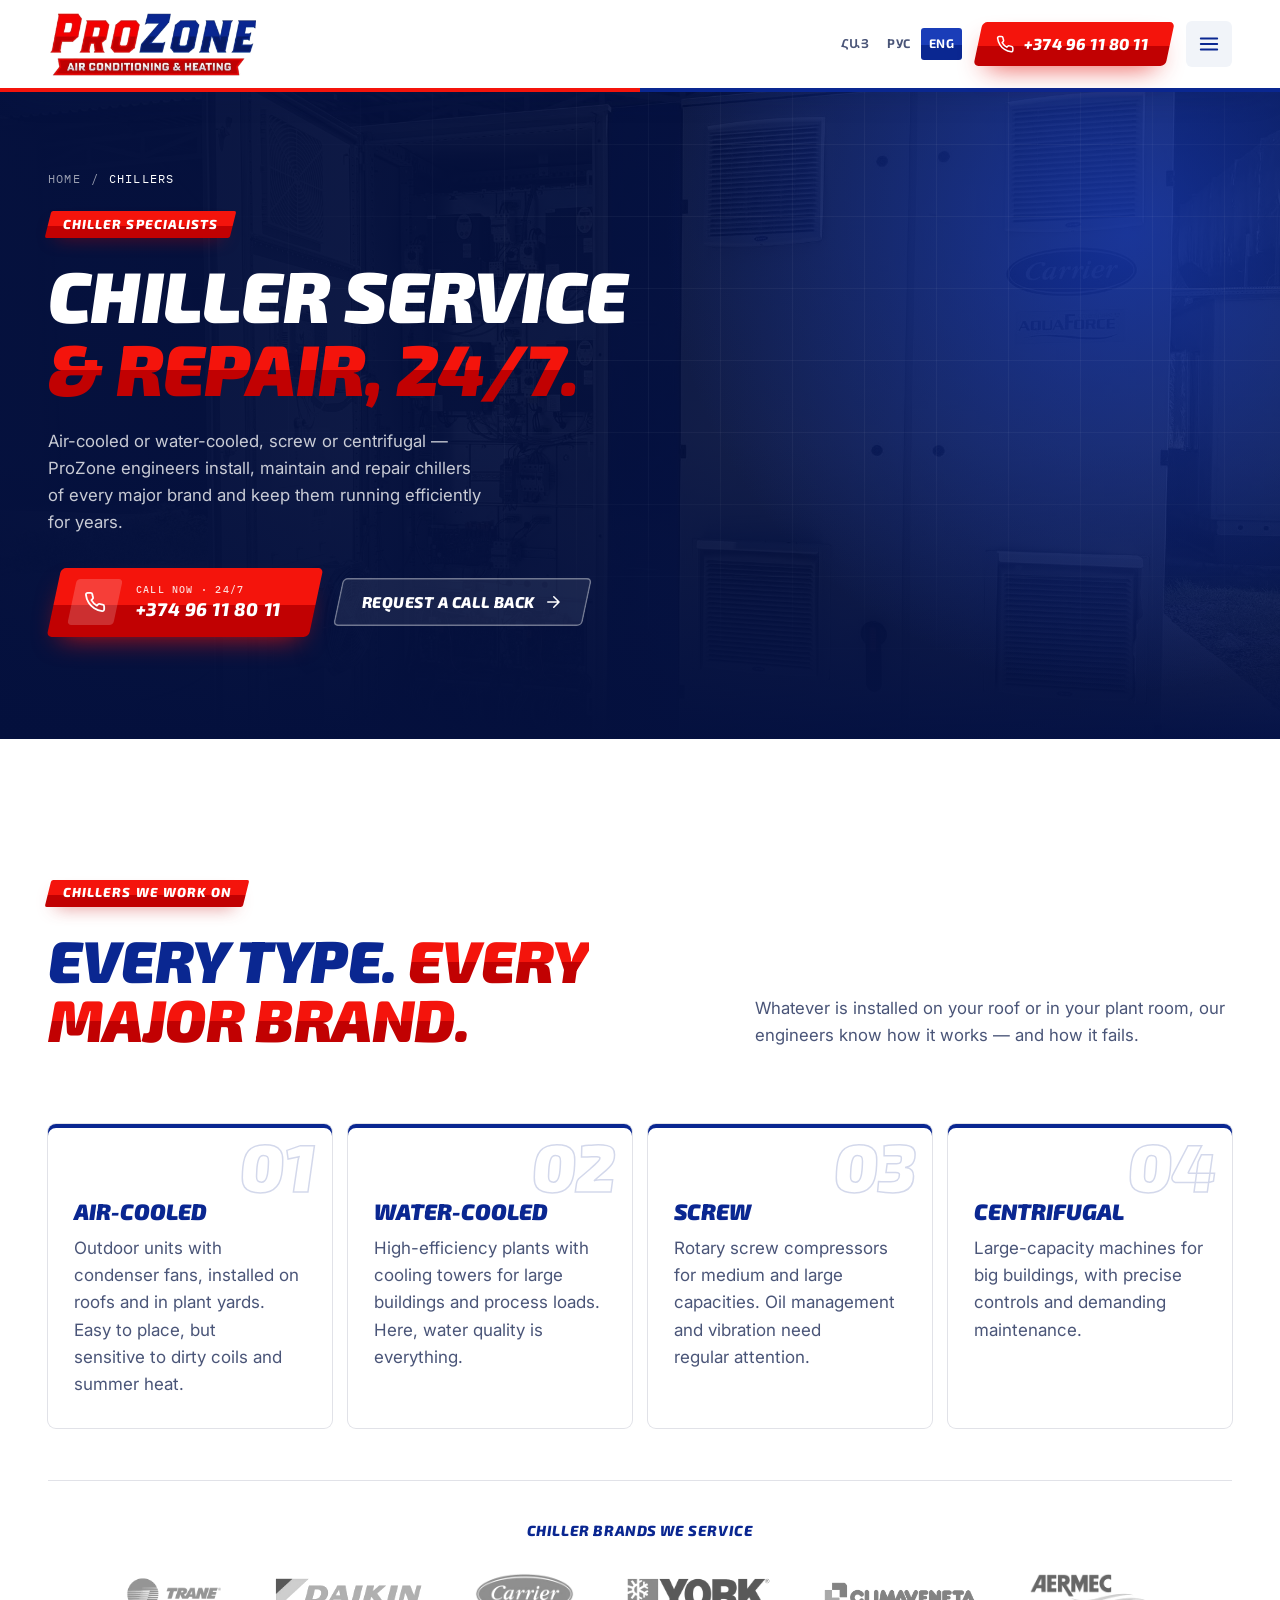
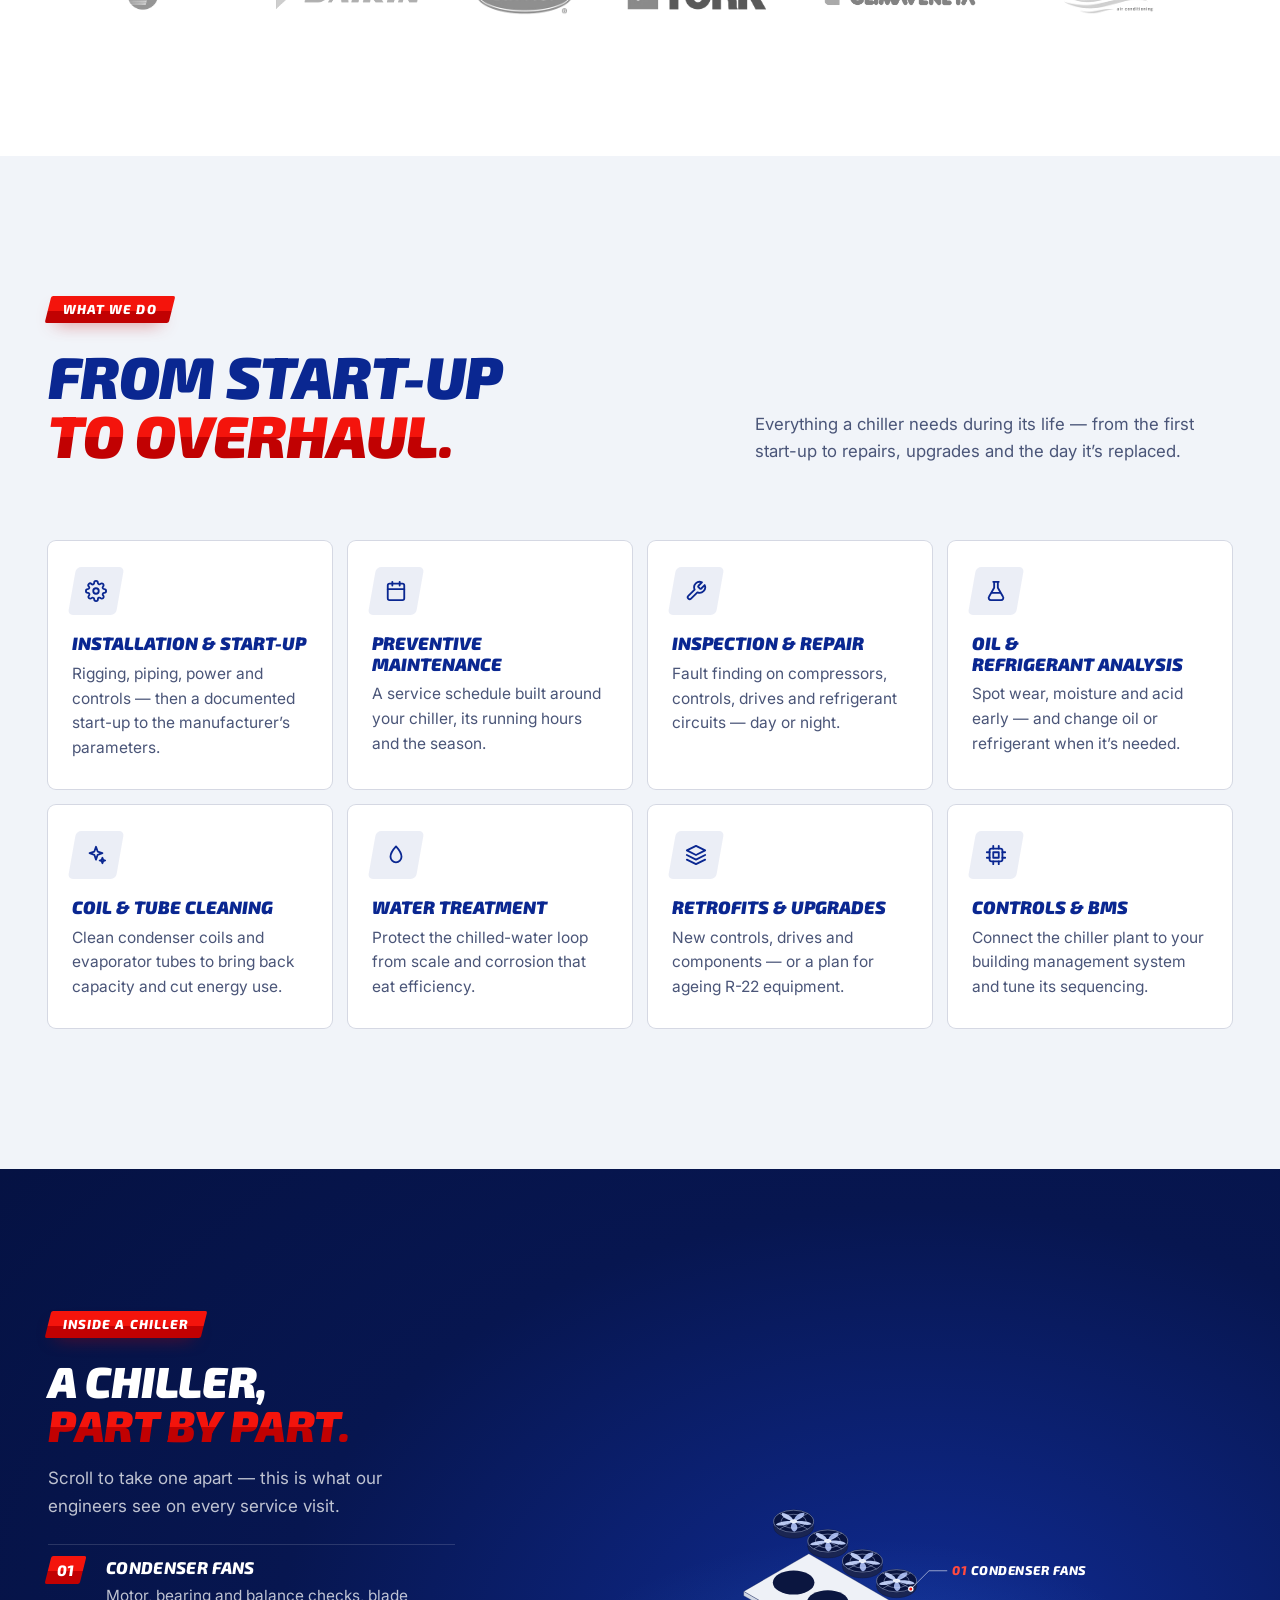
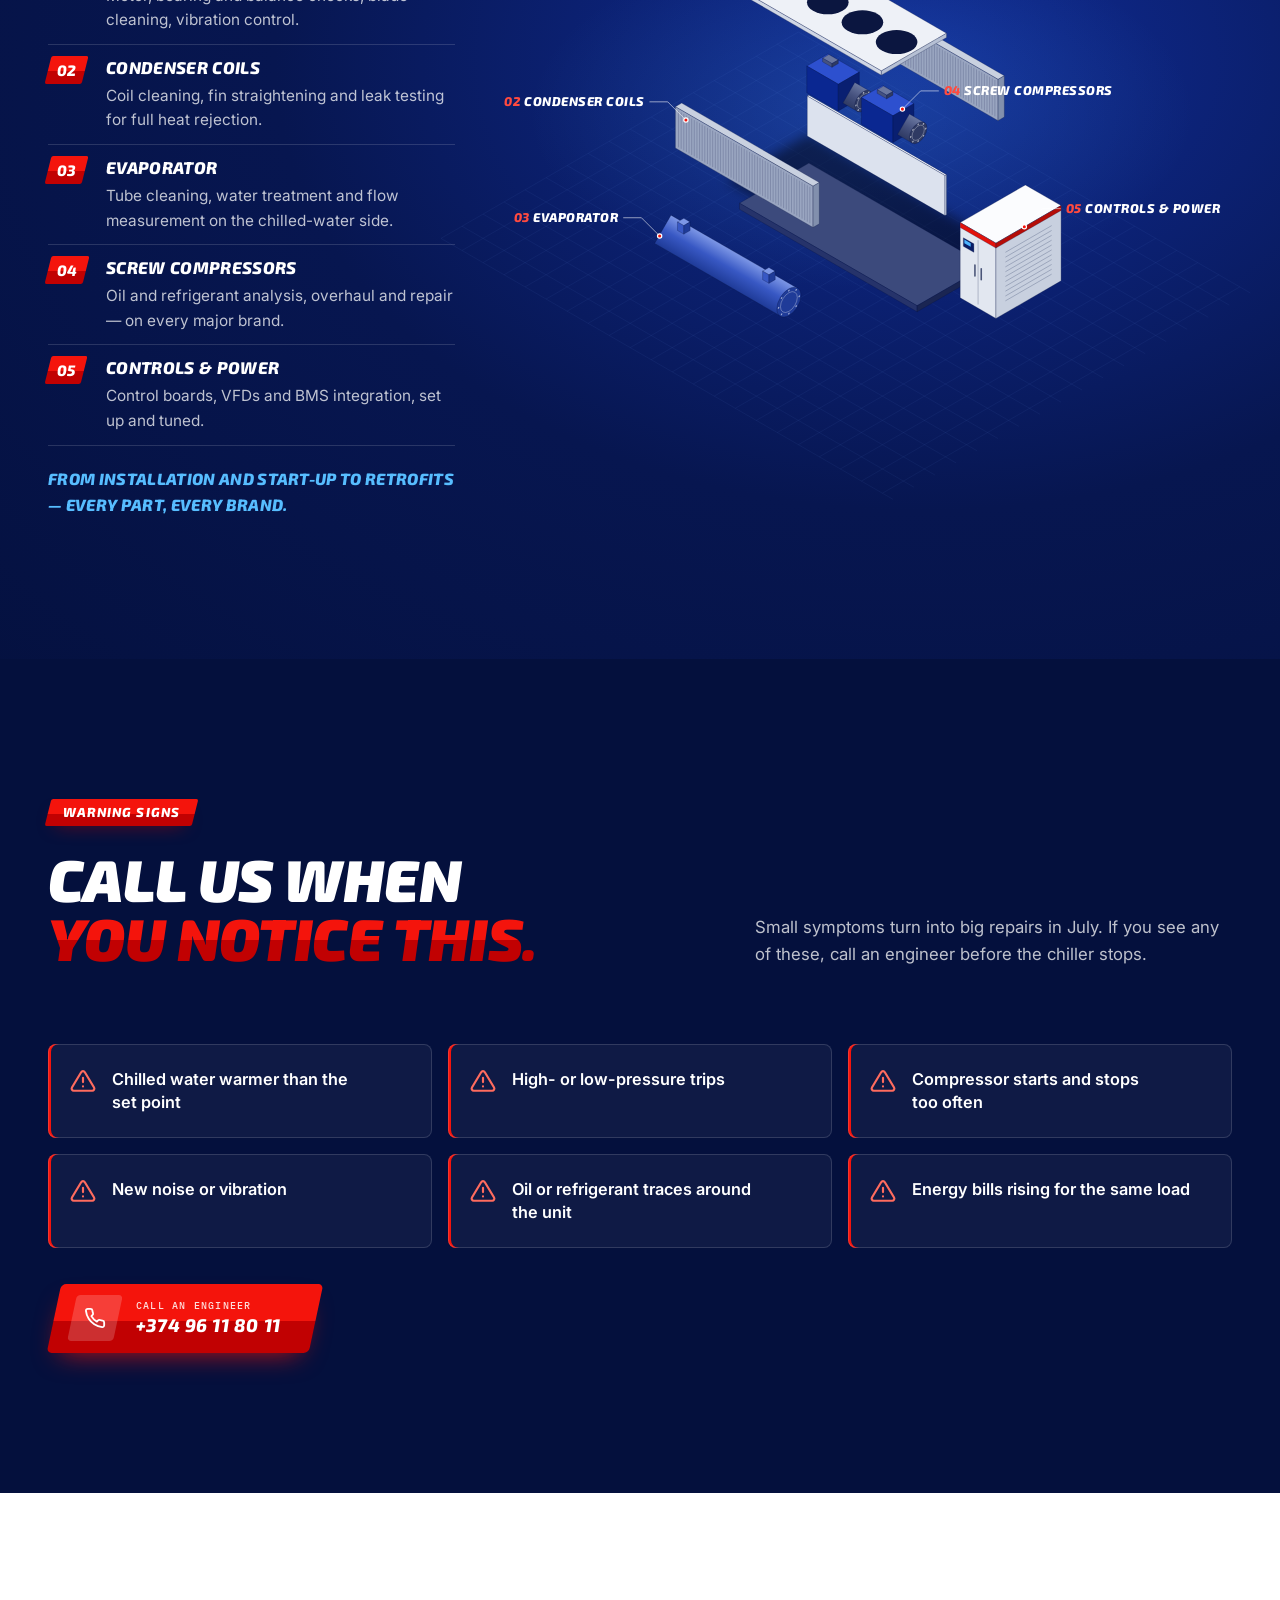
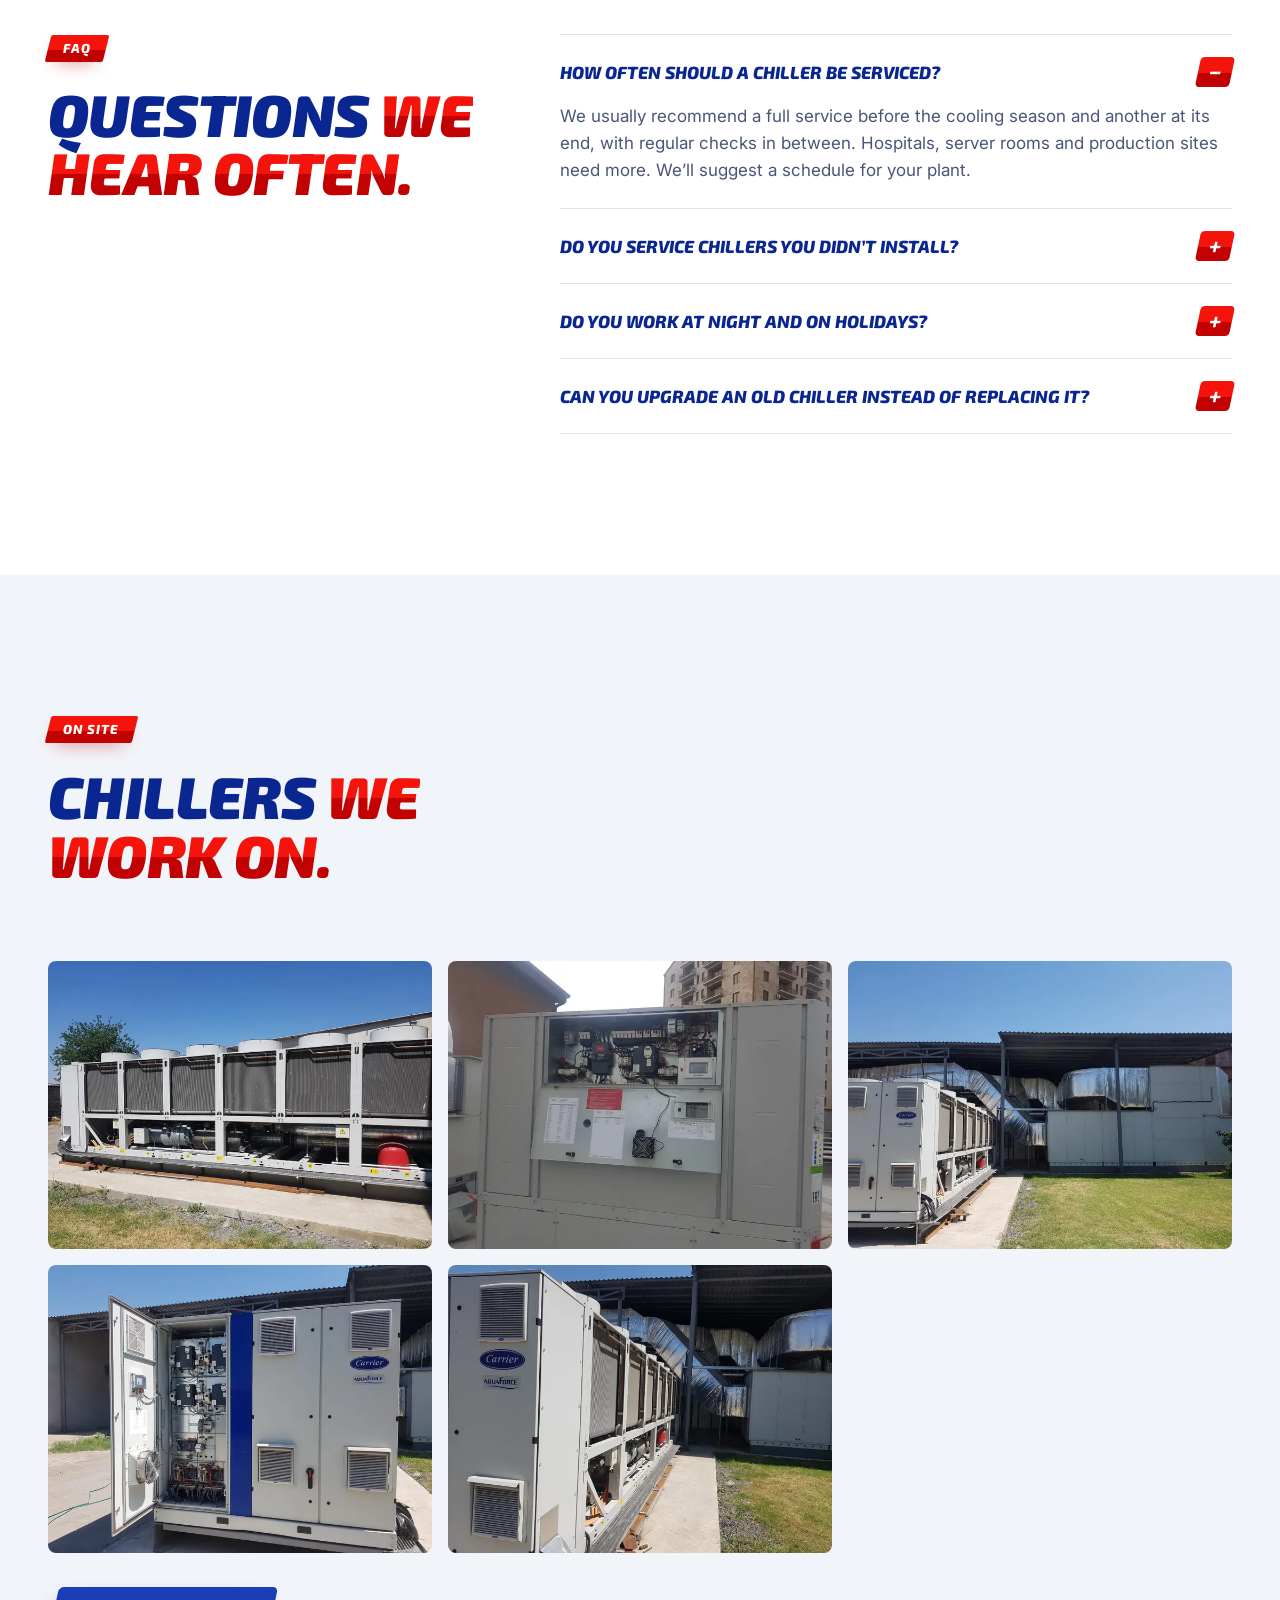
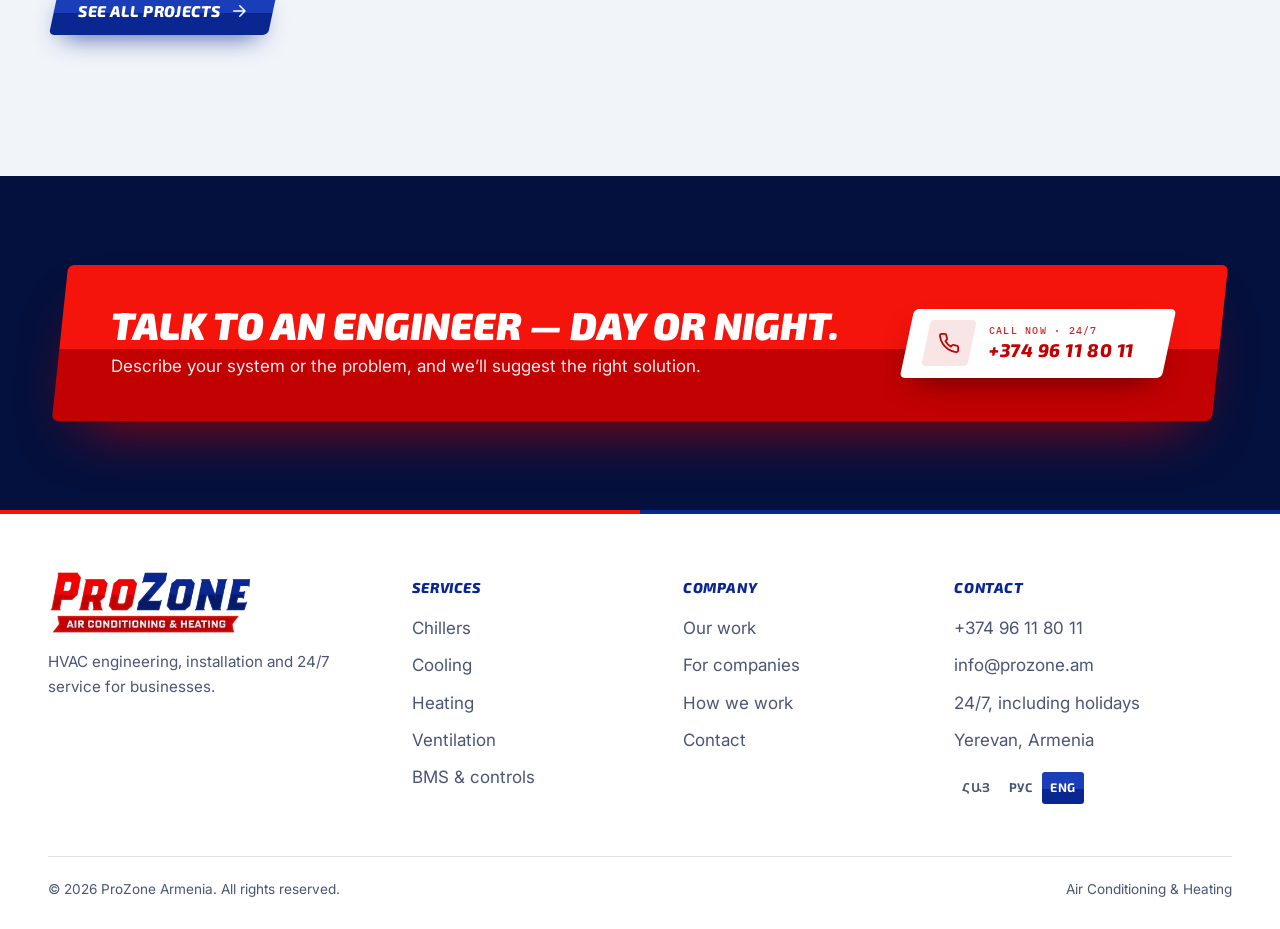
==== commit def58615: "Dial reading drifts between 23.5 and 24.1 °C; version CSS/JS links The inside reading now takes smal" ====
--- a/chillers.html
+++ b/chillers.html
@@ -23,7 +23,7 @@
   <link rel="preconnect" href="https://fonts.gstatic.com" crossorigin>
   <link rel="stylesheet" href="https://fonts.googleapis.com/css2?family=Exo+2:ital,wght@0,500..900;1,500..900&family=Inter:wght@400..700&family=Noto+Sans+Armenian:wght@400..900&family=IBM+Plex+Mono:wght@400;500;600&display=swap">
   <link rel="preload" as="image" href="assets/img/work/carrier-aquaforce-cabinet.webp">
-  <link rel="stylesheet" href="assets/css/style.css">
+  <link rel="stylesheet" href="assets/css/style.css?v=20261030">
 
   <script>
     // Language (URL ?lang= → saved choice → browser → English) and motion flags, set before first paint.
@@ -445,8 +445,8 @@
 
 <script src="https://cdnjs.cloudflare.com/ajax/libs/gsap/3.12.5/gsap.min.js" defer></script>
 <script src="https://cdnjs.cloudflare.com/ajax/libs/gsap/3.12.5/ScrollTrigger.min.js" defer></script>
-<script src="assets/js/i18n.js" defer></script>
-<script src="assets/js/xp.js" defer></script>
-<script src="assets/js/main.js" defer></script>
+<script src="assets/js/i18n.js?v=20261030" defer></script>
+<script src="assets/js/xp.js?v=20261030" defer></script>
+<script src="assets/js/main.js?v=20261030" defer></script>
 </body>
 </html>
--- a/assets/css/style.css
+++ b/assets/css/style.css
@@ -38,7 +38,7 @@
   --radius: 8px;
   --gutter: clamp(16px, 4vw, 48px);
   --maxw: 1320px;
-  --hdr-h: 82px;
+  --hdr-h: 92px;
   --ease: cubic-bezier(.2, .7, .1, 1);
 }
 
@@ -190,16 +190,17 @@
 }
 .hdr__bar {
   display: flex; align-items: center; justify-content: space-between; gap: 18px;
-  height: 78px; transition: height .3s var(--ease);
-}
-.hdr.is-scrolled .hdr__bar { height: 66px; }
+  height: 88px; transition: height .3s var(--ease);
+}
+.hdr.is-scrolled .hdr__bar { height: 76px; }
 .hdr__stripe { height: 4px; background: linear-gradient(100deg, var(--red-hi) 0 50%, var(--blue) 50% 100%); }
-.hdr__logo img { height: 56px; width: auto; transition: height .3s var(--ease); }
-.hdr.is-scrolled .hdr__logo img { height: 46px; }
+.hdr__logo { flex-shrink: 0; }
+.hdr__logo img { height: 66px; width: auto; transition: height .3s var(--ease); }
+.hdr.is-scrolled .hdr__logo img { height: 56px; }
 .hdr__nav { display: flex; gap: 2px; }
 .hdr__nav a {
   position: relative; padding: 10px 12px;
-  font-family: var(--f-display); font-weight: 800; font-style: italic; font-size: .9rem;
+  font-family: var(--f-display); font-weight: 800; font-style: italic; font-size: 1.05rem;
   letter-spacing: .03em; text-transform: uppercase; color: var(--blue);
 }
 .hdr__nav a::after {
@@ -230,7 +231,7 @@
 .mnav__lang { margin: 10px 0 2px; }
 .mnav__lang a { font-size: .9rem; padding: 8px 12px; }
 
-@media (max-width: 1240px) {
+@media (max-width: 1300px) {
   .hdr__nav { display: none; }
   .hdr__menu { display: grid; }
 }
@@ -801,8 +802,21 @@
 :lang(ru) .xp .h2 { font-size: clamp(1.6rem, 2.9vw, 2.8rem); }
 :lang(hy) .ind__rows { font-size: clamp(2rem, 5.2vw, 5rem); }
 :lang(ru) .ind__rows { font-size: clamp(2.2rem, 6vw, 6rem); }
-:lang(hy) .hdr__nav a { font-size: .78rem; padding-inline: 9px; }
-:lang(ru) .hdr__nav a { font-size: .84rem; padding-inline: 10px; }
+:lang(hy) .hdr__nav a { font-size: .9rem; padding-inline: 6px; letter-spacing: .01em; }
+/* Armenian menu words are long: switch to the burger menu earlier so the logo never gets squeezed */
+@media (max-width: 1340px) {
+  :lang(hy) .hdr__nav { display: none; }
+  :lang(hy) .hdr__menu { display: grid; }
+}
+/* "Զանգահարել" is longer than the other languages' call labels: keep the burger on screen on narrow phones */
+@media (max-width: 680px) {
+  :lang(hy) .hdr__call { padding: 12px 12px; font-size: .8rem; gap: .45em; }
+}
+@media (max-width: 380px) {
+  :lang(hy) .hdr__logo img, :lang(hy) .hdr.is-scrolled .hdr__logo img { height: 30px; }
+  :lang(hy) .hdr__call { padding-inline: 10px; font-size: .74rem; }
+}
+:lang(ru) .hdr__nav a { font-size: .98rem; padding-inline: 10px; }
 :lang(hy) .svc h3, :lang(hy) .offer h3 { font-size: 1.15rem; }
 /* "Օդափոխություն" is one long word: shrink it to the card's width instead of breaking it */
 .svc { container-type: inline-size; }
